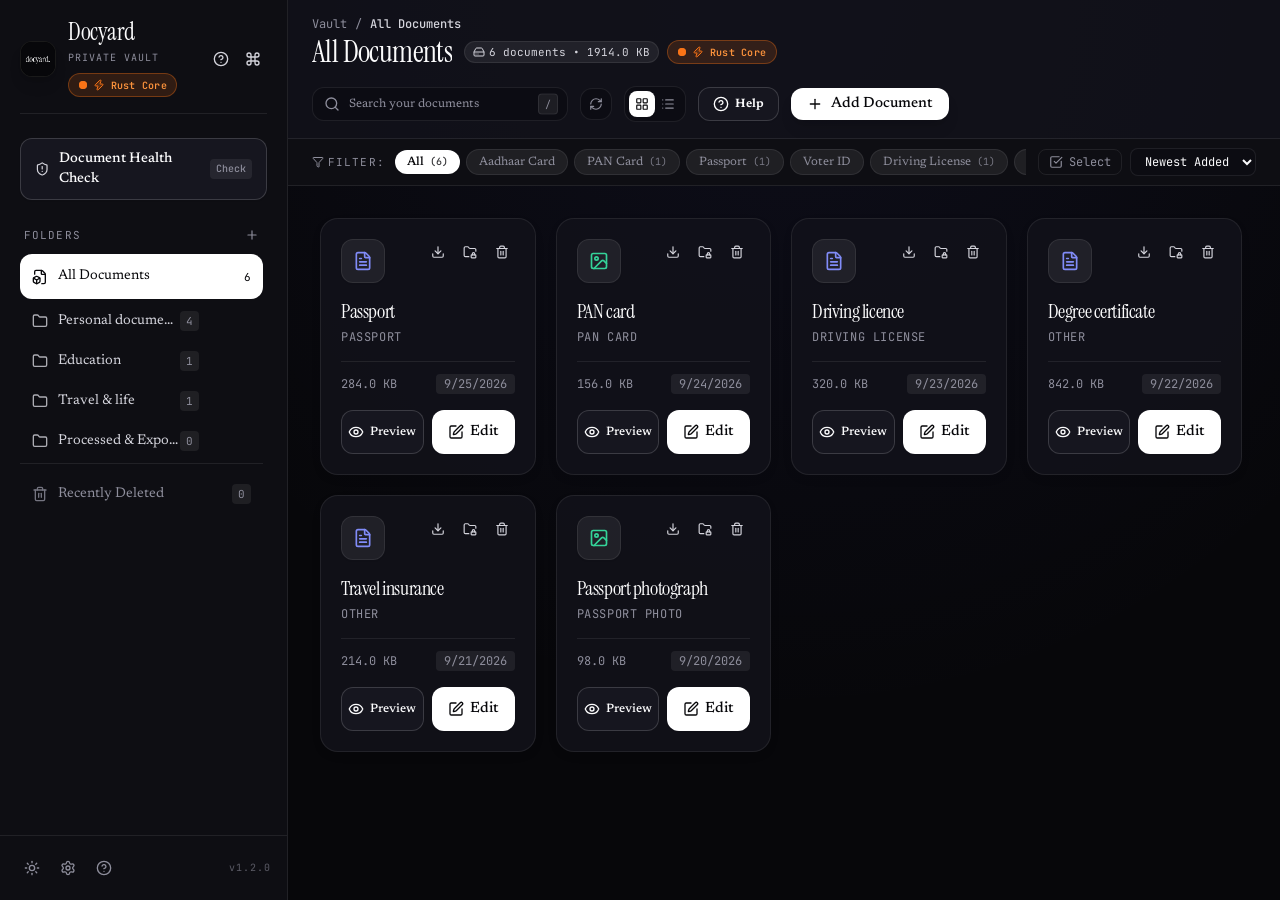
==== demo/index.html @ c01f8063 "Publish further" ====
<!doctype html>
<html lang="en" class="dark">
<head>
  <meta charset="utf-8">
  <meta name="viewport" content="width=device-width, initial-scale=1, viewport-fit=cover">
  <meta name="robots" content="noindex">
  <meta http-equiv="Content-Security-Policy" content="default-src 'self'; script-src 'self'; style-src 'self' 'unsafe-inline'; img-src 'self' data: blob:; font-src 'self'; connect-src 'none'; object-src 'none'; base-uri 'none'">
  <title>Docyard — interactive sample vault</title>
  <script type="module" crossorigin src="./assets/index-0wh43I0H.js"></script>
  <link rel="modulepreload" crossorigin href="./assets/audio-LJOYSbzw.js">
  <link rel="stylesheet" crossorigin href="./assets/index-ENf1wJk2.css">
</head>
<body><div id="root"></div></body>
</html>
---- demo/assets/index-ENf1wJk2.css ----
@font-face{font-family:Instrument Serif;font-style:normal;font-weight:400;font-display:swap;src:url(./instrumentserif-regular-DnYpCC2O.woff2)format("woff2")}@font-face{font-family:Instrument Serif;font-style:italic;font-weight:400;font-display:swap;src:url(./instrumentserif-italic-DKMiL14s.woff2)format("woff2")}@font-face{font-family:JetBrains Mono;font-style:normal;font-weight:100 800;font-display:swap;src:url(./jetbrainsmono-variable-B9CIFXIH.woff2)format("woff2")}@font-face{font-family:JetBrains Mono;font-style:italic;font-weight:100 800;font-display:swap;src:url(./jetbrainsmono-italic-B9rkokqX.woff2)format("woff2")}@font-face{font-family:Newsreader;font-style:normal;font-weight:200 800;font-display:swap;src:url(./newsreader-normal-variable-s-izfB6B.woff2)format("woff2")}@font-face{font-family:Newsreader;font-style:italic;font-weight:200 800;font-display:swap;src:url(./newsreader-italic-variable-kJKFiXvB.woff2)format("woff2")}@font-face{font-family:Plus Jakarta Sans;font-style:normal;font-weight:200 800;font-display:swap;src:url(./plusjakartasans-variable-eXO_dkmS.woff2)format("woff2")}*,:before,:after,::backdrop{--tw-border-spacing-x:0;--tw-border-spacing-y:0;--tw-translate-x:0;--tw-translate-y:0;--tw-rotate:0;--tw-skew-x:0;--tw-skew-y:0;--tw-scale-x:1;--tw-scale-y:1;--tw-pan-x: ;--tw-pan-y: ;--tw-pinch-zoom: ;--tw-scroll-snap-strictness:proximity;--tw-gradient-from-position: ;--tw-gradient-via-position: ;--tw-gradient-to-position: ;--tw-ordinal: ;--tw-slashed-zero: ;--tw-numeric-figure: ;--tw-numeric-spacing: ;--tw-numeric-fraction: ;--tw-ring-inset: ;--tw-ring-offset-width:0px;--tw-ring-offset-color:#fff;--tw-ring-color:#3b82f680;--tw-ring-offset-shadow:0 0 #0000;--tw-ring-shadow:0 0 #0000;--tw-shadow:0 0 #0000;--tw-shadow-colored:0 0 #0000;--tw-blur: ;--tw-brightness: ;--tw-contrast: ;--tw-grayscale: ;--tw-hue-rotate: ;--tw-invert: ;--tw-saturate: ;--tw-sepia: ;--tw-drop-shadow: ;--tw-backdrop-blur: ;--tw-backdrop-brightness: ;--tw-backdrop-contrast: ;--tw-backdrop-grayscale: ;--tw-backdrop-hue-rotate: ;--tw-backdrop-invert: ;--tw-backdrop-opacity: ;--tw-backdrop-saturate: ;--tw-backdrop-sepia: ;--tw-contain-size: ;--tw-contain-layout: ;--tw-contain-paint: ;--tw-contain-style: }*,:before,:after{box-sizing:border-box;border:0 solid #e5e7eb}:before,:after{--tw-content:""}html,:host{-webkit-text-size-adjust:100%;tab-size:4;font-feature-settings:normal;font-variation-settings:normal;-webkit-tap-highlight-color:transparent;font-family:Plus Jakarta Sans,system-ui,-apple-system,sans-serif;line-height:1.5}body{line-height:inherit;margin:0}hr{height:0;color:inherit;border-top-width:1px}abbr:where([title]){-webkit-text-decoration:underline dotted;text-decoration:underline dotted}h1,h2,h3,h4,h5,h6{font-size:inherit;font-weight:inherit}a{color:inherit;-webkit-text-decoration:inherit;text-decoration:inherit}b,strong{font-weight:bolder}code,kbd,samp,pre{font-feature-settings:normal;font-variation-settings:normal;font-family:JetBrains Mono,ui-monospace,SFMono-Regular,Menlo,monospace;font-size:1em}small{font-size:80%}sub,sup{vertical-align:baseline;font-size:75%;line-height:0;position:relative}sub{bottom:-.25em}sup{top:-.5em}table{text-indent:0;border-color:inherit;border-collapse:collapse}button,input,optgroup,select,textarea{font-feature-settings:inherit;font-variation-settings:inherit;font-family:inherit;font-size:100%;font-weight:inherit;line-height:inherit;letter-spacing:inherit;color:inherit;margin:0;padding:0}button,select{text-transform:none}button,input:where([type=button]),input:where([type=reset]),input:where([type=submit]){-webkit-appearance:button;background-color:#0000;background-image:none}:-moz-focusring{outline:auto}:-moz-ui-invalid{box-shadow:none}progress{vertical-align:baseline}::-webkit-inner-spin-button{height:auto}::-webkit-outer-spin-button{height:auto}[type=search]{-webkit-appearance:textfield;outline-offset:-2px}::-webkit-search-decoration{-webkit-appearance:none}::-webkit-file-upload-button{-webkit-appearance:button;font:inherit}summary{display:list-item}blockquote,dl,dd,h1,h2,h3,h4,h5,h6,hr,figure,p,pre{margin:0}fieldset{margin:0;padding:0}legend{padding:0}ol,ul,menu{margin:0;padding:0;list-style:none}dialog{padding:0}textarea{resize:vertical}input::-moz-placeholder{opacity:1;color:#9ca3af}textarea::-moz-placeholder{opacity:1;color:#9ca3af}input::placeholder,textarea::placeholder{opacity:1;color:#9ca3af}button,[role=button]{cursor:pointer}:disabled{cursor:default}img,svg,video,canvas,audio,iframe,embed,object{vertical-align:middle;display:block}img,video{max-width:100%;height:auto}[hidden]:where(:not([hidden=until-found])){display:none}:root,html.dark,:root[data-theme=dark]{--bg-primary:#07070a;--bg-secondary:#0e0e13;--bg-tertiary:#16161f;--bg-card:#12121ad9;--bg-card-hover:#1c1c26f2;--bg-input:#0d0d13e6;--border-subtle:#ffffff14;--border-medium:#ffffff29;--border-strong:#ffffff5c;--text-primary:#fbfbfc;--text-secondary:#d4d4dc;--text-muted:#8e8e9c;--text-faint:#525260;--accent-solid:#fff;--accent-contrast:#07070a;--accent-hover:#e4e4ea;--badge-bg:#ffffff12;--badge-text:#f4f4f7;--glow-color:#ffffff1f;--card-shadow:0 14px 40px -12px #000000bf;--modal-backdrop:#040407d6;--ambient-accent:#6366f112}html.light,:root[data-theme=light]{--bg-primary:#fafaf7;--bg-secondary:#f2f2eb;--bg-tertiary:#e7e7df;--bg-card:#fffffff2;--bg-card-hover:#fff;--bg-input:#f5f5eef2;--border-subtle:#00000014;--border-medium:#00000029;--border-strong:#00000061;--text-primary:#111115;--text-secondary:#3f3f48;--text-muted:#71717e;--text-faint:#a1a1b0;--accent-solid:#111115;--accent-contrast:#fff;--accent-hover:#272730;--badge-bg:#0000000d;--badge-text:#181820;--glow-color:#00000014;--card-shadow:0 12px 36px -12px #00000017;--modal-backdrop:#0f0f1485;--ambient-accent:#6366f10a}:root{--safe-top:env(safe-area-inset-top,0px);--safe-bottom:env(safe-area-inset-bottom,0px);--safe-left:env(safe-area-inset-left,0px);--safe-right:env(safe-area-inset-right,0px)}*{border-color:var(--border-subtle);-webkit-tap-highlight-color:transparent}html,body,#root{width:100%;max-width:100vw;height:100%;min-height:100%;margin:0;padding:0;overflow-x:hidden}:focus-visible{outline:2.5px solid var(--accent-solid);outline-offset:3px;box-shadow:0 0 0 4px #818cf859}.skip-link{z-index:99999;background-color:var(--accent-solid);color:var(--accent-contrast);border-radius:.75rem;padding:.75rem 1.25rem;font-family:JetBrains Mono,monospace;font-size:.8125rem;font-weight:600;text-decoration:none;transition:top .2s cubic-bezier(.16,1,.3,1);position:fixed;top:-120px;left:1rem;box-shadow:0 10px 30px #00000080}.skip-link:focus{top:calc(1rem + var(--safe-top));outline-offset:2px;outline:3px solid #38bdf8}:root[data-contrast=high]{--border-subtle:#fff6!important;--border-medium:#ffffffb3!important;--border-strong:#fff!important;--text-muted:#c5c5d2!important;--text-secondary:#f0f0f5!important;--bg-card:#0a0a0f!important;--bg-input:#000!important}.touch-target-min{min-width:44px;min-height:44px}.safe-pb-nav{padding-bottom:calc(5.75rem + var(--safe-bottom,env(safe-area-inset-bottom,0px)))}.momentum-scroll{-webkit-overflow-scrolling:touch;overscroll-behavior-y:contain;scrollbar-gutter:stable}body{background-color:var(--bg-primary);color:var(--text-primary);font-feature-settings:"cv02", "cv03", "cv04", "cv11";-webkit-font-smoothing:antialiased;-moz-osx-font-smoothing:grayscale;text-rendering:optimizelegibility;touch-action:manipulation;-webkit-overflow-scrolling:touch;font-family:Newsreader,Georgia,serif;transition:background-color .25s,color .25s;overflow-x:hidden}.container{width:100%}@media (width>=640px){.container{max-width:640px}}@media (width>=768px){.container{max-width:768px}}@media (width>=1024px){.container{max-width:1024px}}@media (width>=1280px){.container{max-width:1280px}}@media (width>=1536px){.container{max-width:1536px}}.sr-only{clip:rect(0, 0, 0, 0);white-space:nowrap;border-width:0;width:1px;height:1px;margin:-1px;padding:0;position:absolute;overflow:hidden}.pointer-events-none{pointer-events:none}.pointer-events-auto{pointer-events:auto}.static{position:static}.fixed{position:fixed}.absolute{position:absolute}.relative{position:relative}.sticky{position:sticky}.-inset-2{inset:-.5rem}.inset-0{inset:0}.-top-3{top:-.75rem}.bottom-0{bottom:0}.bottom-\[calc\(5\.25rem\+var\(--safe-bottom\)\)\]{bottom:calc(5.25rem + var(--safe-bottom))}.bottom-\[calc\(5\.5rem\+var\(--safe-bottom\)\)\]{bottom:calc(5.5rem + var(--safe-bottom))}.bottom-full{bottom:100%}.left-0{left:0}.left-1\/2{left:50%}.left-2\.5{left:.625rem}.left-3{left:.75rem}.left-3\.5{left:.875rem}.left-full{left:100%}.right-0{right:0}.right-2{right:.5rem}.right-2\.5{right:.625rem}.right-3{right:.75rem}.right-full{right:100%}.top-0{top:0}.top-1\/2{top:50%}.top-\[58px\]{top:58px}.top-full{top:100%}.z-10{z-index:10}.z-20{z-index:20}.z-30{z-index:30}.z-40{z-index:40}.z-50{z-index:50}.z-\[100\]{z-index:100}.z-\[60\]{z-index:60}.z-\[9997\]{z-index:9997}.order-1{order:1}.order-2{order:2}.order-3{order:3}.-mx-1{margin-left:-.25rem;margin-right:-.25rem}.mx-auto{margin-left:auto;margin-right:auto}.mb-1{margin-bottom:.25rem}.mb-1\.5{margin-bottom:.375rem}.mb-2{margin-bottom:.5rem}.mb-2\.5{margin-bottom:.625rem}.mb-3{margin-bottom:.75rem}.mb-3\.5{margin-bottom:.875rem}.mb-4{margin-bottom:1rem}.mb-5{margin-bottom:1.25rem}.mb-6{margin-bottom:1.5rem}.ml-2{margin-left:.5rem}.ml-3{margin-left:.75rem}.mr-1{margin-right:.25rem}.mr-2{margin-right:.5rem}.mt-0\.5{margin-top:.125rem}.mt-1{margin-top:.25rem}.mt-1\.5{margin-top:.375rem}.mt-2{margin-top:.5rem}.mt-2\.5{margin-top:.625rem}.mt-3{margin-top:.75rem}.mt-auto{margin-top:auto}.line-clamp-1{-webkit-line-clamp:1;-webkit-box-orient:vertical;display:-webkit-box;overflow:hidden}.block{display:block}.inline{display:inline}.flex{display:flex}.inline-flex{display:inline-flex}.table{display:table}.grid{display:grid}.contents{display:contents}.hidden{display:none}.h-0\.5{height:.125rem}.h-1{height:.25rem}.h-1\.5{height:.375rem}.h-10{height:2.5rem}.h-11{height:2.75rem}.h-12{height:3rem}.h-14{height:3.5rem}.h-16{height:4rem}.h-2{height:.5rem}.h-2\.5{height:.625rem}.h-20{height:5rem}.h-24{height:6rem}.h-28{height:7rem}.h-3{height:.75rem}.h-3\.5{height:.875rem}.h-32{height:8rem}.h-4{height:1rem}.h-5{height:1.25rem}.h-6{height:1.5rem}.h-64{height:16rem}.h-8{height:2rem}.h-9{height:2.25rem}.h-full{height:100%}.h-screen{height:100vh}.max-h-56{max-height:14rem}.max-h-96{max-height:24rem}.max-h-\[100dvh\]{max-height:100dvh}.max-h-\[380px\]{max-height:380px}.max-h-\[480px\]{max-height:480px}.max-h-\[50vh\]{max-height:50vh}.max-h-\[520px\]{max-height:520px}.max-h-\[60vh\]{max-height:60vh}.max-h-\[85vh\]{max-height:85vh}.max-h-\[90vh\]{max-height:90vh}.max-h-\[calc\(100vh-320px\)\]{max-height:calc(100vh - 320px)}.min-h-\[100dvh\]{min-height:100dvh}.min-h-\[360px\]{min-height:360px}.min-h-\[380px\]{min-height:380px}.min-h-\[60vh\]{min-height:60vh}.min-h-screen{min-height:100vh}.w-1\.5{width:.375rem}.w-10{width:2.5rem}.w-11{width:2.75rem}.w-12{width:3rem}.w-14{width:3.5rem}.w-16{width:4rem}.w-2{width:.5rem}.w-2\.5{width:.625rem}.w-20{width:5rem}.w-24{width:6rem}.w-28{width:7rem}.w-3{width:.75rem}.w-3\.5{width:.875rem}.w-32{width:8rem}.w-4{width:1rem}.w-5{width:1.25rem}.w-6{width:1.5rem}.w-72{width:18rem}.w-8{width:2rem}.w-9{width:2.25rem}.w-\[calc\(100\%-2rem\)\]{width:calc(100% - 2rem)}.w-full{width:100%}.w-px{width:1px}.min-w-0{min-width:0}.max-w-2xl{max-width:42rem}.max-w-4xl{max-width:56rem}.max-w-7xl{max-width:80rem}.max-w-\[120px\]{max-width:120px}.max-w-\[140px\]{max-width:140px}.max-w-\[280px\]{max-width:280px}.max-w-\[80vw\]{max-width:80vw}.max-w-\[90px\]{max-width:90px}.max-w-\[95vw\]{max-width:95vw}.max-w-full{max-width:100%}.max-w-lg{max-width:32rem}.max-w-md{max-width:28rem}.max-w-sm{max-width:24rem}.max-w-xl{max-width:36rem}.max-w-xs{max-width:20rem}.flex-1{flex:1}.shrink{flex-shrink:1}.shrink-0{flex-shrink:0}.border-collapse{border-collapse:collapse}.-translate-x-1\/2{--tw-translate-x:-50%;transform:translate(var(--tw-translate-x), var(--tw-translate-y)) rotate(var(--tw-rotate)) skewX(var(--tw-skew-x)) skewY(var(--tw-skew-y)) scaleX(var(--tw-scale-x)) scaleY(var(--tw-scale-y))}.-translate-y-1\/2{--tw-translate-y:-50%;transform:translate(var(--tw-translate-x), var(--tw-translate-y)) rotate(var(--tw-rotate)) skewX(var(--tw-skew-x)) skewY(var(--tw-skew-y)) scaleX(var(--tw-scale-x)) scaleY(var(--tw-scale-y))}.translate-x-0{--tw-translate-x:0px;transform:translate(var(--tw-translate-x), var(--tw-translate-y)) rotate(var(--tw-rotate)) skewX(var(--tw-skew-x)) skewY(var(--tw-skew-y)) scaleX(var(--tw-scale-x)) scaleY(var(--tw-scale-y))}.translate-x-6{--tw-translate-x:1.5rem;transform:translate(var(--tw-translate-x), var(--tw-translate-y)) rotate(var(--tw-rotate)) skewX(var(--tw-skew-x)) skewY(var(--tw-skew-y)) scaleX(var(--tw-scale-x)) scaleY(var(--tw-scale-y))}.scale-110{--tw-scale-x:1.1;--tw-scale-y:1.1;transform:translate(var(--tw-translate-x), var(--tw-translate-y)) rotate(var(--tw-rotate)) skewX(var(--tw-skew-x)) skewY(var(--tw-skew-y)) scaleX(var(--tw-scale-x)) scaleY(var(--tw-scale-y))}.transform{transform:translate(var(--tw-translate-x), var(--tw-translate-y)) rotate(var(--tw-rotate)) skewX(var(--tw-skew-x)) skewY(var(--tw-skew-y)) scaleX(var(--tw-scale-x)) scaleY(var(--tw-scale-y))}@keyframes ping{75%,to{opacity:0;transform:scale(2)}}.animate-ping{animation:1s cubic-bezier(0,0,.2,1) infinite ping}@keyframes pulse{50%{opacity:.5}}.animate-pulse{animation:2s cubic-bezier(.4,0,.6,1) infinite pulse}@keyframes spin{to{transform:rotate(360deg)}}.animate-spin{animation:1s linear infinite spin}.cursor-default{cursor:default}.cursor-not-allowed{cursor:not-allowed}.cursor-pointer{cursor:pointer}.select-none{-webkit-user-select:none;user-select:none}.select-text{-webkit-user-select:text;user-select:text}.resize{resize:both}.grid-cols-1{grid-template-columns:repeat(1,minmax(0,1fr))}.grid-cols-2{grid-template-columns:repeat(2,minmax(0,1fr))}.grid-cols-3{grid-template-columns:repeat(3,minmax(0,1fr))}.flex-col{flex-direction:column}.flex-wrap{flex-wrap:wrap}.items-start{align-items:flex-start}.items-end{align-items:flex-end}.items-center{align-items:center}.items-stretch{align-items:stretch}.justify-end{justify-content:flex-end}.justify-center{justify-content:center}.justify-between{justify-content:space-between}.justify-around{justify-content:space-around}.gap-0\.5{gap:.125rem}.gap-1{gap:.25rem}.gap-1\.5{gap:.375rem}.gap-2{gap:.5rem}.gap-2\.5{gap:.625rem}.gap-3{gap:.75rem}.gap-3\.5{gap:.875rem}.gap-4{gap:1rem}.gap-5{gap:1.25rem}.gap-6{gap:1.5rem}.gap-8{gap:2rem}.space-y-1>:not([hidden])~:not([hidden]){--tw-space-y-reverse:0;margin-top:calc(.25rem * calc(1 - var(--tw-space-y-reverse)));margin-bottom:calc(.25rem * var(--tw-space-y-reverse))}.space-y-1\.5>:not([hidden])~:not([hidden]){--tw-space-y-reverse:0;margin-top:calc(.375rem * calc(1 - var(--tw-space-y-reverse)));margin-bottom:calc(.375rem * var(--tw-space-y-reverse))}.space-y-2>:not([hidden])~:not([hidden]){--tw-space-y-reverse:0;margin-top:calc(.5rem * calc(1 - var(--tw-space-y-reverse)));margin-bottom:calc(.5rem * var(--tw-space-y-reverse))}.space-y-2\.5>:not([hidden])~:not([hidden]){--tw-space-y-reverse:0;margin-top:calc(.625rem * calc(1 - var(--tw-space-y-reverse)));margin-bottom:calc(.625rem * var(--tw-space-y-reverse))}.space-y-3>:not([hidden])~:not([hidden]){--tw-space-y-reverse:0;margin-top:calc(.75rem * calc(1 - var(--tw-space-y-reverse)));margin-bottom:calc(.75rem * var(--tw-space-y-reverse))}.space-y-3\.5>:not([hidden])~:not([hidden]){--tw-space-y-reverse:0;margin-top:calc(.875rem * calc(1 - var(--tw-space-y-reverse)));margin-bottom:calc(.875rem * var(--tw-space-y-reverse))}.space-y-4>:not([hidden])~:not([hidden]){--tw-space-y-reverse:0;margin-top:calc(1rem * calc(1 - var(--tw-space-y-reverse)));margin-bottom:calc(1rem * var(--tw-space-y-reverse))}.space-y-5>:not([hidden])~:not([hidden]){--tw-space-y-reverse:0;margin-top:calc(1.25rem * calc(1 - var(--tw-space-y-reverse)));margin-bottom:calc(1.25rem * var(--tw-space-y-reverse))}.space-y-6>:not([hidden])~:not([hidden]){--tw-space-y-reverse:0;margin-top:calc(1.5rem * calc(1 - var(--tw-space-y-reverse)));margin-bottom:calc(1.5rem * var(--tw-space-y-reverse))}.divide-y>:not([hidden])~:not([hidden]){--tw-divide-y-reverse:0;border-top-width:calc(1px * calc(1 - var(--tw-divide-y-reverse)));border-bottom-width:calc(1px * var(--tw-divide-y-reverse))}.divide-\[var\(--border-subtle\)\]>:not([hidden])~:not([hidden]){border-color:var(--border-subtle)}.self-end{align-self:flex-end}.overflow-hidden{overflow:hidden}.overflow-x-auto{overflow-x:auto}.overflow-y-auto{overflow-y:auto}.truncate{text-overflow:ellipsis;white-space:nowrap;overflow:hidden}.whitespace-normal{white-space:normal}.whitespace-nowrap{white-space:nowrap}.whitespace-pre-wrap{white-space:pre-wrap}.rounded{border-radius:.25rem}.rounded-2xl{border-radius:1rem}.rounded-3xl{border-radius:1.5rem}.rounded-full{border-radius:9999px}.rounded-lg{border-radius:.5rem}.rounded-md{border-radius:.375rem}.rounded-xl{border-radius:.75rem}.rounded-t-3xl{border-top-left-radius:1.5rem;border-top-right-radius:1.5rem}.border{border-width:1px}.border-2{border-width:2px}.border-4{border-width:4px}.border-b{border-bottom-width:1px}.border-r{border-right-width:1px}.border-t{border-top-width:1px}.border-dashed{border-style:dashed}.border-\[var\(--accent-contrast\)\]{border-color:var(--accent-contrast)}.border-\[var\(--accent-solid\)\]{border-color:var(--accent-solid)}.border-\[var\(--bg-primary\)\]{border-color:var(--bg-primary)}.border-\[var\(--border-medium\)\]{border-color:var(--border-medium)}.border-\[var\(--border-strong\)\]{border-color:var(--border-strong)}.border-\[var\(--border-subtle\)\]{border-color:var(--border-subtle)}.border-amber-400{--tw-border-opacity:1;border-color:rgb(251 191 36/var(--tw-border-opacity,1))}.border-amber-400\/30{border-color:#fbbf244d}.border-amber-500\/20{border-color:#f59e0b33}.border-amber-500\/25{border-color:#f59e0b40}.border-blue-500\/20{border-color:#3b82f633}.border-emerald-500\/20{border-color:#10b98133}.border-indigo-400\/90{border-color:#818cf8e6}.border-indigo-500\/20{border-color:#6366f133}.border-red-500\/20{border-color:#ef444433}.border-rose-500\/20{border-color:#f43f5e33}.border-rose-500\/30{border-color:#f43f5e4d}.border-transparent{border-color:#0000}.border-white\/10{border-color:#ffffff1a}.border-t-transparent{border-top-color:#0000}.bg-\[var\(--accent-contrast\)\]{background-color:var(--accent-contrast)}.bg-\[var\(--accent-solid\)\]{background-color:var(--accent-solid)}.bg-\[var\(--badge-bg\)\]{background-color:var(--badge-bg)}.bg-\[var\(--bg-card\)\]{background-color:var(--bg-card)}.bg-\[var\(--bg-input\)\]{background-color:var(--bg-input)}.bg-\[var\(--bg-primary\)\]{background-color:var(--bg-primary)}.bg-\[var\(--bg-secondary\)\]{background-color:var(--bg-secondary)}.bg-\[var\(--border-medium\)\]{background-color:var(--border-medium)}.bg-\[var\(--border-strong\)\]{background-color:var(--border-strong)}.bg-\[var\(--modal-backdrop\)\]{background-color:var(--modal-backdrop)}.bg-\[var\(--text-muted\)\]{background-color:var(--text-muted)}.bg-amber-500\/10{background-color:#f59e0b1a}.bg-amber-500\/5{background-color:#f59e0b0d}.bg-black{--tw-bg-opacity:1;background-color:rgb(0 0 0/var(--tw-bg-opacity,1))}.bg-black\/75{background-color:#000000bf}.bg-black\/80{background-color:#000c}.bg-blue-500\/10{background-color:#3b82f61a}.bg-emerald-400{--tw-bg-opacity:1;background-color:rgb(52 211 153/var(--tw-bg-opacity,1))}.bg-emerald-500{--tw-bg-opacity:1;background-color:rgb(16 185 129/var(--tw-bg-opacity,1))}.bg-emerald-500\/10{background-color:#10b9811a}.bg-emerald-500\/5{background-color:#10b9810d}.bg-emerald-500\/70{background-color:#10b981b3}.bg-indigo-400{--tw-bg-opacity:1;background-color:rgb(129 140 248/var(--tw-bg-opacity,1))}.bg-indigo-500{--tw-bg-opacity:1;background-color:rgb(99 102 241/var(--tw-bg-opacity,1))}.bg-indigo-500\/10{background-color:#6366f11a}.bg-orange-400{--tw-bg-opacity:1;background-color:rgb(251 146 60/var(--tw-bg-opacity,1))}.bg-orange-500{--tw-bg-opacity:1;background-color:rgb(249 115 22/var(--tw-bg-opacity,1))}.bg-red-500\/10{background-color:#ef44441a}.bg-rose-500\/10{background-color:#f43f5e1a}.bg-rose-500\/15{background-color:#f43f5e26}.bg-rose-500\/20{background-color:#f43f5e33}.bg-rose-500\/5{background-color:#f43f5e0d}.bg-transparent{background-color:#0000}.bg-zinc-500\/10{background-color:#71717a1a}.fill-orange-500\/20{fill:#f9731633}.stroke-current{stroke:currentColor}.stroke-\[2\.5\]{stroke-width:2.5px}.object-contain{-o-object-fit:contain;object-fit:contain}.object-cover{-o-object-fit:cover;object-fit:cover}.p-0{padding:0}.p-0\.5{padding:.125rem}.p-1{padding:.25rem}.p-1\.5{padding:.375rem}.p-2{padding:.5rem}.p-2\.5{padding:.625rem}.p-3{padding:.75rem}.p-3\.5{padding:.875rem}.p-4{padding:1rem}.p-5{padding:1.25rem}.p-6{padding:1.5rem}.p-8{padding:2rem}.px-1{padding-left:.25rem;padding-right:.25rem}.px-1\.5{padding-left:.375rem;padding-right:.375rem}.px-2{padding-left:.5rem;padding-right:.5rem}.px-2\.5{padding-left:.625rem;padding-right:.625rem}.px-3{padding-left:.75rem;padding-right:.75rem}.px-3\.5{padding-left:.875rem;padding-right:.875rem}.px-4{padding-left:1rem;padding-right:1rem}.px-5{padding-left:1.25rem;padding-right:1.25rem}.py-0\.5{padding-top:.125rem;padding-bottom:.125rem}.py-1{padding-top:.25rem;padding-bottom:.25rem}.py-1\.5{padding-top:.375rem;padding-bottom:.375rem}.py-12{padding-top:3rem;padding-bottom:3rem}.py-16{padding-top:4rem;padding-bottom:4rem}.py-2{padding-top:.5rem;padding-bottom:.5rem}.py-2\.5{padding-top:.625rem;padding-bottom:.625rem}.py-3{padding-top:.75rem;padding-bottom:.75rem}.py-3\.5{padding-top:.875rem;padding-bottom:.875rem}.py-4{padding-top:1rem;padding-bottom:1rem}.py-6{padding-top:1.5rem;padding-bottom:1.5rem}.py-8{padding-top:2rem;padding-bottom:2rem}.pb-1{padding-bottom:.25rem}.pb-2{padding-bottom:.5rem}.pb-2\.5{padding-bottom:.625rem}.pb-3{padding-bottom:.75rem}.pb-4{padding-bottom:1rem}.pb-\[calc\(0\.5rem\+var\(--safe-bottom\)\)\]{padding-bottom:calc(.5rem + var(--safe-bottom))}.pb-\[calc\(0\.65rem\+var\(--safe-bottom\)\)\]{padding-bottom:calc(.65rem + var(--safe-bottom))}.pb-\[calc\(1\.5rem\+var\(--safe-bottom\)\)\]{padding-bottom:calc(1.5rem + var(--safe-bottom))}.pb-\[calc\(1rem\+var\(--safe-bottom\)\)\]{padding-bottom:calc(1rem + var(--safe-bottom))}.pl-10{padding-left:2.5rem}.pl-7{padding-left:1.75rem}.pl-8{padding-left:2rem}.pl-9{padding-left:2.25rem}.pr-1{padding-right:.25rem}.pr-3{padding-right:.75rem}.pr-4{padding-right:1rem}.pr-6{padding-right:1.5rem}.pt-1{padding-top:.25rem}.pt-2{padding-top:.5rem}.pt-20{padding-top:5rem}.pt-3{padding-top:.75rem}.pt-4{padding-top:1rem}.text-left{text-align:left}.text-center{text-align:center}.text-right{text-align:right}.font-display{font-family:Instrument Serif,Georgia,serif}.font-mono{font-family:JetBrains Mono,ui-monospace,SFMono-Regular,Menlo,monospace}.font-primary{font-family:Newsreader,Georgia,serif}.font-secondary{font-family:Instrument Serif,Georgia,serif}.text-2xl{font-size:1.5rem;line-height:2rem}.text-3xl{font-size:1.875rem;line-height:2.25rem}.text-4xl{font-size:2.25rem;line-height:2.5rem}.text-\[10px\]{font-size:10px}.text-\[11px\]{font-size:11px}.text-\[9px\]{font-size:9px}.text-base{font-size:1rem;line-height:1.5rem}.text-lg{font-size:1.125rem;line-height:1.75rem}.text-sm{font-size:.875rem;line-height:1.25rem}.text-xl{font-size:1.25rem;line-height:1.75rem}.text-xs{font-size:.75rem;line-height:1rem}.font-bold{font-weight:700}.font-medium{font-weight:500}.font-normal{font-weight:400}.font-semibold{font-weight:600}.uppercase{text-transform:uppercase}.italic{font-style:italic}.leading-none{line-height:1}.leading-relaxed{line-height:1.625}.leading-snug{line-height:1.375}.leading-tight{line-height:1.25}.tracking-tight{letter-spacing:-.025em}.tracking-wide{letter-spacing:.025em}.tracking-wider{letter-spacing:.05em}.tracking-widest{letter-spacing:.1em}.text-\[var\(--accent-contrast\)\]{color:var(--accent-contrast)}.text-\[var\(--accent-solid\)\]{color:var(--accent-solid)}.text-\[var\(--border-medium\)\]{color:var(--border-medium)}.text-\[var\(--text-muted\)\]{color:var(--text-muted)}.text-\[var\(--text-primary\)\]{color:var(--text-primary)}.text-\[var\(--text-secondary\)\]{color:var(--text-secondary)}.text-amber-300{--tw-text-opacity:1;color:rgb(252 211 77/var(--tw-text-opacity,1))}.text-amber-400{--tw-text-opacity:1;color:rgb(251 191 36/var(--tw-text-opacity,1))}.text-blue-400{--tw-text-opacity:1;color:rgb(96 165 250/var(--tw-text-opacity,1))}.text-emerald-400{--tw-text-opacity:1;color:rgb(52 211 153/var(--tw-text-opacity,1))}.text-emerald-500{--tw-text-opacity:1;color:rgb(16 185 129/var(--tw-text-opacity,1))}.text-indigo-400{--tw-text-opacity:1;color:rgb(129 140 248/var(--tw-text-opacity,1))}.text-orange-500{--tw-text-opacity:1;color:rgb(249 115 22/var(--tw-text-opacity,1))}.text-red-300{--tw-text-opacity:1;color:rgb(252 165 165/var(--tw-text-opacity,1))}.text-red-400{--tw-text-opacity:1;color:rgb(248 113 113/var(--tw-text-opacity,1))}.text-rose-300{--tw-text-opacity:1;color:rgb(253 164 175/var(--tw-text-opacity,1))}.text-rose-400{--tw-text-opacity:1;color:rgb(251 113 133/var(--tw-text-opacity,1))}.text-sky-400{--tw-text-opacity:1;color:rgb(56 189 248/var(--tw-text-opacity,1))}.text-white{--tw-text-opacity:1;color:rgb(255 255 255/var(--tw-text-opacity,1))}.underline{text-decoration-line:underline}.antialiased{-webkit-font-smoothing:antialiased;-moz-osx-font-smoothing:grayscale}.placeholder-\[var\(--text-muted\)\]::placeholder{color:var(--text-muted)}.accent-\[var\(--accent-solid\)\]{accent-color:var(--accent-solid)}.opacity-0{opacity:0}.opacity-20{opacity:.2}.opacity-30{opacity:.3}.opacity-40{opacity:.4}.opacity-50{opacity:.5}.opacity-60{opacity:.6}.opacity-75{opacity:.75}.opacity-80{opacity:.8}.shadow-2xl{--tw-shadow:0 25px 50px -12px #00000040;--tw-shadow-colored:0 25px 50px -12px var(--tw-shadow-color);box-shadow:var(--tw-ring-offset-shadow,0 0 #0000), var(--tw-ring-shadow,0 0 #0000), var(--tw-shadow)}.shadow-\[0_0_12px_var\(--accent-solid\)\]{--tw-shadow:0 0 12px var(--accent-solid);--tw-shadow-colored:0 0 12px var(--tw-shadow-color);box-shadow:var(--tw-ring-offset-shadow,0 0 #0000), var(--tw-ring-shadow,0 0 #0000), var(--tw-shadow)}.shadow-\[0_0_25px_rgba\(99\,102\,241\,0\.65\)\]{--tw-shadow:0 0 25px #6366f1a6;--tw-shadow-colored:0 0 25px var(--tw-shadow-color);box-shadow:var(--tw-ring-offset-shadow,0 0 #0000), var(--tw-ring-shadow,0 0 #0000), var(--tw-shadow)}.shadow-inner{--tw-shadow:inset 0 2px 4px 0 #0000000d;--tw-shadow-colored:inset 0 2px 4px 0 var(--tw-shadow-color);box-shadow:var(--tw-ring-offset-shadow,0 0 #0000), var(--tw-ring-shadow,0 0 #0000), var(--tw-shadow)}.shadow-lg{--tw-shadow:0 10px 15px -3px #0000001a, 0 4px 6px -4px #0000001a;--tw-shadow-colored:0 10px 15px -3px var(--tw-shadow-color), 0 4px 6px -4px var(--tw-shadow-color);box-shadow:var(--tw-ring-offset-shadow,0 0 #0000), var(--tw-ring-shadow,0 0 #0000), var(--tw-shadow)}.shadow-md{--tw-shadow:0 4px 6px -1px #0000001a, 0 2px 4px -2px #0000001a;--tw-shadow-colored:0 4px 6px -1px var(--tw-shadow-color), 0 2px 4px -2px var(--tw-shadow-color);box-shadow:var(--tw-ring-offset-shadow,0 0 #0000), var(--tw-ring-shadow,0 0 #0000), var(--tw-shadow)}.shadow-sm{--tw-shadow:0 1px 2px 0 #0000000d;--tw-shadow-colored:0 1px 2px 0 var(--tw-shadow-color);box-shadow:var(--tw-ring-offset-shadow,0 0 #0000), var(--tw-ring-shadow,0 0 #0000), var(--tw-shadow)}.shadow-xl{--tw-shadow:0 20px 25px -5px #0000001a, 0 8px 10px -6px #0000001a;--tw-shadow-colored:0 20px 25px -5px var(--tw-shadow-color), 0 8px 10px -6px var(--tw-shadow-color);box-shadow:var(--tw-ring-offset-shadow,0 0 #0000), var(--tw-ring-shadow,0 0 #0000), var(--tw-shadow)}.ring-1{--tw-ring-offset-shadow:var(--tw-ring-inset) 0 0 0 var(--tw-ring-offset-width) var(--tw-ring-offset-color);--tw-ring-shadow:var(--tw-ring-inset) 0 0 0 calc(1px + var(--tw-ring-offset-width)) var(--tw-ring-color);box-shadow:var(--tw-ring-offset-shadow), var(--tw-ring-shadow), var(--tw-shadow,0 0 #0000)}.ring-2{--tw-ring-offset-shadow:var(--tw-ring-inset) 0 0 0 var(--tw-ring-offset-width) var(--tw-ring-offset-color);--tw-ring-shadow:var(--tw-ring-inset) 0 0 0 calc(2px + var(--tw-ring-offset-width)) var(--tw-ring-color);box-shadow:var(--tw-ring-offset-shadow), var(--tw-ring-shadow), var(--tw-shadow,0 0 #0000)}.ring-4{--tw-ring-offset-shadow:var(--tw-ring-inset) 0 0 0 var(--tw-ring-offset-width) var(--tw-ring-offset-color);--tw-ring-shadow:var(--tw-ring-inset) 0 0 0 calc(4px + var(--tw-ring-offset-width)) var(--tw-ring-color);box-shadow:var(--tw-ring-offset-shadow), var(--tw-ring-shadow), var(--tw-shadow,0 0 #0000)}.ring-\[var\(--accent-solid\)\]{--tw-ring-color:var(--accent-solid)}.ring-indigo-500\/20{--tw-ring-color:#6366f133}.blur{--tw-blur:blur(8px);filter:var(--tw-blur) var(--tw-brightness) var(--tw-contrast) var(--tw-grayscale) var(--tw-hue-rotate) var(--tw-invert) var(--tw-saturate) var(--tw-sepia) var(--tw-drop-shadow)}.blur-xl{--tw-blur:blur(24px);filter:var(--tw-blur) var(--tw-brightness) var(--tw-contrast) var(--tw-grayscale) var(--tw-hue-rotate) var(--tw-invert) var(--tw-saturate) var(--tw-sepia) var(--tw-drop-shadow)}.filter{filter:var(--tw-blur) var(--tw-brightness) var(--tw-contrast) var(--tw-grayscale) var(--tw-hue-rotate) var(--tw-invert) var(--tw-saturate) var(--tw-sepia) var(--tw-drop-shadow)}.transition{transition-property:color,background-color,border-color,text-decoration-color,fill,stroke,opacity,box-shadow,transform,filter,-webkit-backdrop-filter,backdrop-filter;transition-duration:.15s;transition-timing-function:cubic-bezier(.4,0,.2,1)}.transition-all{transition-property:all;transition-duration:.15s;transition-timing-function:cubic-bezier(.4,0,.2,1)}.transition-colors{transition-property:color,background-color,border-color,text-decoration-color,fill,stroke;transition-duration:.15s;transition-timing-function:cubic-bezier(.4,0,.2,1)}.transition-opacity{transition-property:opacity;transition-duration:.15s;transition-timing-function:cubic-bezier(.4,0,.2,1)}.transition-transform{transition-property:transform;transition-duration:.15s;transition-timing-function:cubic-bezier(.4,0,.2,1)}.duration-200{transition-duration:.2s}.duration-300{transition-duration:.3s}html[data-font-scale=compact]{font-size:14px}html[data-font-scale=comfortable]{font-size:16px}html[data-font-scale=spacious]{font-size:18px}.font-display,.font-secondary{letter-spacing:-.02em;font-family:Instrument Serif,Georgia,serif;font-weight:400}.font-primary,.font-serif{font-family:Newsreader,Georgia,serif}.font-mono{font-feature-settings:"tnum" 1, "zero" 1;font-family:JetBrains Mono,ui-monospace,SFMono-Regular,Menlo,monospace}.font-sans{font-family:Plus Jakarta Sans,system-ui,-apple-system,sans-serif}.glass-panel{background:var(--bg-card);border:1px solid var(--border-subtle)}.glass-panel-hover{transition:background-color .25s cubic-bezier(.16,1,.3,1)}.glass-panel-hover:hover{background:var(--bg-card-hover);border-color:var(--border-medium);box-shadow:0 16px 36px -10px var(--glow-color)}.ambient-glow{background:radial-gradient(circle at 50% 0%, var(--ambient-accent) 0%, transparent 70%)}.btn-accent{background-color:var(--accent-solid);color:var(--accent-contrast);justify-content:center;align-items:center;font-family:Newsreader,Georgia,serif;font-size:.925rem;font-weight:500;transition:background-color .15s,opacity .15s,box-shadow .15s,transform .1s;display:inline-flex}.btn-accent:hover{opacity:.93;box-shadow:0 4px 18px -3px var(--glow-color)}.btn-accent:active{transform:scale(.98)}.btn-secondary{background-color:var(--bg-tertiary);color:var(--text-primary);border:1px solid var(--border-medium);justify-content:center;align-items:center;font-family:Newsreader,Georgia,serif;transition:background-color .15s,border-color .15s,color .15s,transform .1s;display:inline-flex}.btn-secondary:hover{border-color:var(--border-strong);background-color:var(--bg-card-hover);color:var(--text-primary)}.btn-secondary:active{transform:scale(.98)}.btn-ghost{color:var(--text-secondary);justify-content:center;align-items:center;transition:color .15s,background-color .15s;display:inline-flex}.btn-ghost:hover{color:var(--text-primary);background-color:var(--badge-bg)}.btn-danger{color:#ef4444;background-color:#ef44441f;border:1px solid #ef444440;justify-content:center;align-items:center;font-family:Newsreader,Georgia,serif;transition:background-color .15s,border-color .15s,transform .1s;display:inline-flex}.btn-danger:hover{background-color:#ef444438;border-color:#ef444473}.btn-danger:active{transform:scale(.98)}.modal-backdrop-base{opacity:0;transition:opacity .18s ease-out}.modal-backdrop-base.is-visible{opacity:1}.modal-dialog-base{opacity:0;transition:opacity .18s ease-out,transform .18s ease-out;transform:translateY(12px)scale(.98)}@media (width<=639px){.modal-dialog-base{transform:translateY(28px)}}.modal-dialog-base.is-visible{opacity:1;transform:translateY(0)scale(1)}.modal-backdrop-enter{opacity:1;transition:opacity .18s ease-out}.modal-backdrop-exit{opacity:0;transition:opacity .16s ease-in}.modal-content-enter{opacity:1;transition:opacity .2s cubic-bezier(.16,1,.3,1),transform .2s cubic-bezier(.16,1,.3,1);transform:translate(0,0)scale(1)}.modal-content-exit{opacity:0;transition:opacity .16s ease-in,transform .16s ease-in;transform:translateY(10px)scale(.97)}.vault-card{background-color:var(--bg-card);border:1px solid var(--border-subtle);box-shadow:var(--card-shadow);backface-visibility:hidden;border-radius:1.125rem;transition:transform .2s cubic-bezier(.16,1,.3,1),border-color .2s,box-shadow .2s,background-color .2s;position:relative}.vault-card:hover{border-color:var(--border-medium);box-shadow:0 16px 36px -10px var(--glow-color);transform:translateY(-2px)}.dropzone-active{transform:scale(1.008);border-color:var(--accent-solid)!important;background:var(--glow-color)!important}@keyframes pulseGlow{0%,to{box-shadow:0 0 25px 0 var(--glow-color)}50%{box-shadow:0 0 50px 8px var(--glow-color)}}.dropzone-pulsate{animation:2s ease-in-out infinite pulseGlow}::-webkit-scrollbar{width:6px;height:6px}::-webkit-scrollbar-track{background:0 0}::-webkit-scrollbar-thumb{background:var(--border-medium);border-radius:9999px}::-webkit-scrollbar-thumb:hover{background:var(--border-strong)}@media (prefers-reduced-motion:reduce){*,:before,:after{scroll-behavior:auto!important;transition-duration:.01ms!important;animation-duration:.01ms!important;animation-iteration-count:1!important}}[data-reduced-motion=true] *,[data-reduced-motion=true] :before,[data-reduced-motion=true] :after{scroll-behavior:auto!important;transition-duration:.01ms!important;animation-duration:.01ms!important;animation-iteration-count:1!important}@keyframes shimmer{0%{background-position:-200% 0}to{background-position:200% 0}}.skeleton-shimmer{background:linear-gradient(90deg, var(--bg-tertiary) 25%, var(--border-medium) 37%, var(--bg-tertiary) 63%);background-size:200% 100%;animation:1.6s infinite shimmer}.health-meter-circle{transform-origin:50%;transition:stroke-dashoffset 1.4s cubic-bezier(.16,1,.3,1);transform:rotate(-90deg)}@keyframes sheetSlideUp{0%{opacity:.85;transform:translateY(100%)}to{opacity:1;transform:translateY(0)}}@keyframes drawerSlideLeft{0%{transform:translate(-100%)}to{transform:translate(0)}}@keyframes fadeInOverlay{0%{opacity:0}to{opacity:1}}.animate-sheet-up{animation:.26s cubic-bezier(.16,1,.3,1) forwards sheetSlideUp}.animate-drawer-left{animation:.28s cubic-bezier(.16,1,.3,1) forwards drawerSlideLeft}.animate-fade-in{animation:.2s ease-out forwards fadeInOverlay}.tap-feedback{-webkit-user-select:none;user-select:none;transition:transform .12s cubic-bezier(.16,1,.3,1),opacity .12s}.tap-feedback:active{opacity:.88;transform:scale(.96)}.no-scrollbar::-webkit-scrollbar{display:none}.no-scrollbar{-ms-overflow-style:none;scrollbar-width:none}button,a,input,select,textarea,[role=button],summary{touch-action:manipulation}.interactive-card{transition:transform .18s cubic-bezier(.16,1,.3,1),box-shadow .18s,border-color .18s}.interactive-card:active{transform:scale(.985)translateZ(0)}.badge-engine{letter-spacing:.02em;-webkit-user-select:none;user-select:none;border-radius:9999px;align-items:center;gap:.375rem;padding:.2rem .6rem;font-family:JetBrains Mono,monospace;font-size:.6875rem;font-weight:500;transition:background-color .2s,border-color .2s;display:inline-flex}.badge-engine-rust{color:#ea580c;background:#f973161f;border:1px solid #f9731647}:root[data-theme=dark] .badge-engine-rust,html.dark .badge-engine-rust{color:#fb923c;background:#f9731626;border:1px solid #f9731659}.badge-engine-android{color:#16a34a;background:#22c55e1f;border:1px solid #22c55e47}:root[data-theme=dark] .badge-engine-android,html.dark .badge-engine-android{color:#4ade80;background:#22c55e26;border:1px solid #22c55e59}html{--lightningcss-light: ;--lightningcss-dark:initial;color-scheme:dark}html.light{--lightningcss-light:initial;--lightningcss-dark: ;color-scheme:light}button:disabled{cursor:not-allowed;opacity:.5}button,a,input,select,textarea{-webkit-tap-highlight-color:transparent}.route-loading{min-height:100dvh;color:var(--text-secondary);background:var(--bg-primary);flex-direction:column;justify-content:center;align-items:center;gap:20px;padding:24px;display:flex}.route-loading-mark{border:1px solid var(--border-medium);border-radius:16px;place-items:center;width:56px;height:56px;font:18px JetBrains Mono,monospace;display:grid}.route-loading-track{background:var(--border-medium);width:100px;height:2px;overflow:hidden}.route-loading-track:after{content:"";background:var(--text-primary);width:40%;height:100%;animation:1s ease-in-out infinite alternate loading-track;display:block}@keyframes loading-track{to{transform:translate(150%)}}.dialog-loading{z-index:90;border:1px solid var(--border-medium);background:var(--bg-secondary);border-radius:12px;padding:12px 24px;position:fixed;bottom:100px;left:50%;transform:translate(-50%)}.app-dialog{overscroll-behavior:contain;background:var(--bg-secondary);max-height:min(90dvh,960px);animation:.18s ease-out dialog-enter}@keyframes dialog-enter{0%{opacity:0;transform:translateY(12px)scale(.99)}to{opacity:1;transform:none}}.vault-content{overscroll-behavior-y:contain;scrollbar-gutter:stable}.vault-card{box-shadow:0 4px 18px -12px #00000059}.vault-all-folder{text-align:left;border-radius:12px;align-items:center;gap:10px;width:100%;padding:12px;font-size:14px;display:flex}.vault-all-folder>span:last-child{margin-left:auto;font:11px JetBrains Mono,monospace}.vault-all-folder.is-active{color:var(--accent-contrast);background:var(--accent-solid)}.vault-error{border:1px solid #eaa36955;border-radius:16px;flex-wrap:wrap;justify-content:space-between;align-items:center;gap:12px;margin-bottom:20px;padding:16px;display:flex}.vault-error button,.vault-pagination button{border-radius:12px;padding:10px 20px}.vault-pagination{justify-items:center;gap:14px;padding:28px 0;display:grid}.vault-pagination p{color:var(--text-muted);font:11px JetBrains Mono,monospace}.document-viewport{-webkit-user-select:none;user-select:none;border:1px solid var(--border-subtle);background:var(--bg-secondary);border-radius:14px;justify-content:center;align-items:center;width:100%;height:clamp(280px,55dvh,560px);display:flex;position:relative;overflow:hidden}.document-viewport>img{-o-object-fit:contain;object-fit:contain;pointer-events:none;max-width:94%;max-height:92%;transition:transform .15s ease-out}.document-viewport.is-dragging{cursor:grabbing!important}.document-viewport.is-dragging>img{will-change:transform;transition:none}.document-zoom{background:var(--bg-secondary);border:1px solid var(--border-medium);border-radius:12px;align-items:center;padding:3px;display:flex;position:absolute;bottom:12px;right:12px}.document-zoom button{border-radius:8px;place-items:center;width:42px;height:42px;display:grid}.document-zoom button:hover{background:var(--badge-bg)}.document-zoom output{text-align:center;min-width:48px;font:11px JetBrains Mono,monospace}.document-pan-hint{background:var(--bg-secondary);color:var(--text-muted);border-radius:6px;padding:5px 9px;font-size:12px;position:absolute;top:12px;left:12px}.toast-item{animation:.18s ease-out dialog-enter}.toast-progress{transform-origin:0;animation:toast-countdown var(--toast-duration) linear forwards}@keyframes toast-countdown{to{transform:scaleX(0)}}@media (hover:none){.vault-card:hover{box-shadow:var(--card-shadow);transform:none}.group .opacity-0{opacity:1}}.group:focus-within .opacity-0{opacity:1}@media (width<=767px){button,[role=button]{min-height:44px}button:has(>svg:only-child){justify-content:center;align-items:center;min-width:44px;display:inline-flex}input,select,textarea{font-size:16px!important}#main-content>header{padding:calc(16px + var(--safe-top)) 16px 14px;gap:14px}#main-content>header>div:last-child{gap:8px;width:100%}.vault-search{flex:1;width:auto;min-width:0}.vault-search input{height:44px}#tour-view-toggle{display:none}.vault-table{background:0 0;border:0}.vault-table thead{display:none}.vault-table table,.vault-table tbody{display:block}.vault-table tr{border:1px solid var(--border-subtle);background:var(--bg-card);border-radius:14px;flex-wrap:wrap;align-items:center;gap:4px;margin-bottom:10px;padding:12px;display:flex}.vault-table td{border:0;max-width:100%;padding:6px}.vault-table td:first-child{flex:100%;min-width:0}.vault-table td:nth-child(3),.vault-table td:nth-child(5){display:none}.vault-table td:last-child{margin-left:auto}.vault-table td span{overflow-wrap:anywhere}.app-dialog{max-height:calc(100dvh - max(12px, var(--safe-top)))}}@media (width>=768px) and (width<=1100px){aside.w-72{width:240px}#main-content>header>div:last-child{flex-wrap:wrap}}:root[data-theme=light][data-contrast=high]{--border-subtle:#333;--border-medium:#222;--text-muted:#333;--text-secondary:#222;--bg-card:#fff;--bg-input:#fff}.badge-engine{white-space:nowrap;font-size:10px}.badge-engine.hidden{display:none}@media (width>=640px){.badge-engine.hidden{display:inline-flex}}@media (width<=767px){#main-content>header button[title^=Help]{display:none}#main-content>header>div:first-child{width:100%}#main-content>header h2{font-size:26px}}.selection\:bg-zinc-800 ::selection{--tw-bg-opacity:1;background-color:rgb(39 39 42/var(--tw-bg-opacity,1))}.selection\:text-white ::selection{--tw-text-opacity:1;color:rgb(255 255 255/var(--tw-text-opacity,1))}.selection\:bg-zinc-800::selection{--tw-bg-opacity:1;background-color:rgb(39 39 42/var(--tw-bg-opacity,1))}.selection\:text-white::selection{--tw-text-opacity:1;color:rgb(255 255 255/var(--tw-text-opacity,1))}.hover\:scale-105:hover{--tw-scale-x:1.05;--tw-scale-y:1.05;transform:translate(var(--tw-translate-x), var(--tw-translate-y)) rotate(var(--tw-rotate)) skewX(var(--tw-skew-x)) skewY(var(--tw-skew-y)) scaleX(var(--tw-scale-x)) scaleY(var(--tw-scale-y))}.hover\:border-\[var\(--accent-solid\)\]:hover{border-color:var(--accent-solid)}.hover\:border-\[var\(--border-medium\)\]:hover{border-color:var(--border-medium)}.hover\:border-\[var\(--border-strong\)\]:hover{border-color:var(--border-strong)}.hover\:border-emerald-500\/50:hover{border-color:#10b98180}.hover\:border-rose-500\/30:hover{border-color:#f43f5e4d}.hover\:border-rose-500\/50:hover{border-color:#f43f5e80}.hover\:bg-\[var\(--accent-solid\)\]:hover{background-color:var(--accent-solid)}.hover\:bg-\[var\(--badge-bg\)\]:hover{background-color:var(--badge-bg)}.hover\:bg-\[var\(--bg-input\)\]:hover{background-color:var(--bg-input)}.hover\:bg-\[var\(--text-muted\)\]:hover{background-color:var(--text-muted)}.hover\:bg-rose-500\/5:hover{background-color:#f43f5e0d}.hover\:bg-rose-600:hover{--tw-bg-opacity:1;background-color:rgb(225 29 72/var(--tw-bg-opacity,1))}.hover\:text-\[var\(--accent-contrast\)\]:hover{color:var(--accent-contrast)}.hover\:text-\[var\(--accent-solid\)\]:hover{color:var(--accent-solid)}.hover\:text-\[var\(--text-primary\)\]:hover{color:var(--text-primary)}.hover\:text-emerald-400:hover{--tw-text-opacity:1;color:rgb(52 211 153/var(--tw-text-opacity,1))}.hover\:text-red-400:hover{--tw-text-opacity:1;color:rgb(248 113 113/var(--tw-text-opacity,1))}.hover\:text-rose-300:hover{--tw-text-opacity:1;color:rgb(253 164 175/var(--tw-text-opacity,1))}.hover\:text-rose-400:hover{--tw-text-opacity:1;color:rgb(251 113 133/var(--tw-text-opacity,1))}.hover\:underline:hover{text-decoration-line:underline}.hover\:opacity-90:hover{opacity:.9}.focus\:border-\[var\(--accent-solid\)\]:focus{border-color:var(--accent-solid)}.focus\:outline-none:focus{outline-offset:2px;outline:2px solid #0000}.focus\:ring-1:focus{--tw-ring-offset-shadow:var(--tw-ring-inset) 0 0 0 var(--tw-ring-offset-width) var(--tw-ring-offset-color);--tw-ring-shadow:var(--tw-ring-inset) 0 0 0 calc(1px + var(--tw-ring-offset-width)) var(--tw-ring-color);box-shadow:var(--tw-ring-offset-shadow), var(--tw-ring-shadow), var(--tw-shadow,0 0 #0000)}.focus\:ring-\[var\(--accent-solid\)\]:focus{--tw-ring-color:var(--accent-solid)}.active\:scale-95:active{--tw-scale-x:.95;--tw-scale-y:.95;transform:translate(var(--tw-translate-x), var(--tw-translate-y)) rotate(var(--tw-rotate)) skewX(var(--tw-skew-x)) skewY(var(--tw-skew-y)) scaleX(var(--tw-scale-x)) scaleY(var(--tw-scale-y))}.disabled\:opacity-30:disabled{opacity:.3}.disabled\:opacity-40:disabled{opacity:.4}.disabled\:opacity-50:disabled{opacity:.5}.disabled\:hover\:text-\[var\(--text-muted\)\]:hover:disabled{color:var(--text-muted)}.group:hover .group-hover\:scale-105{--tw-scale-x:1.05;--tw-scale-y:1.05;transform:translate(var(--tw-translate-x), var(--tw-translate-y)) rotate(var(--tw-rotate)) skewX(var(--tw-skew-x)) skewY(var(--tw-skew-y)) scaleX(var(--tw-scale-x)) scaleY(var(--tw-scale-y))}.group:hover .group-hover\:scale-110{--tw-scale-x:1.1;--tw-scale-y:1.1;transform:translate(var(--tw-translate-x), var(--tw-translate-y)) rotate(var(--tw-rotate)) skewX(var(--tw-skew-x)) skewY(var(--tw-skew-y)) scaleX(var(--tw-scale-x)) scaleY(var(--tw-scale-y))}.group:hover .group-hover\:text-\[var\(--accent-solid\)\]{color:var(--accent-solid)}.group:hover .group-hover\:opacity-100{opacity:1}.dark\:selection\:bg-white :is(.dark *)::-moz-selection{--tw-bg-opacity:1;background-color:rgb(255 255 255/var(--tw-bg-opacity,1))}.dark\:selection\:bg-white :is(.dark *)::selection{--tw-bg-opacity:1;background-color:rgb(255 255 255/var(--tw-bg-opacity,1))}.dark\:selection\:text-black :is(.dark *)::-moz-selection{--tw-text-opacity:1;color:rgb(0 0 0/var(--tw-text-opacity,1))}.dark\:selection\:text-black :is(.dark *)::selection{--tw-text-opacity:1;color:rgb(0 0 0/var(--tw-text-opacity,1))}.dark\:selection\:bg-white:is(.dark *)::-moz-selection{--tw-bg-opacity:1;background-color:rgb(255 255 255/var(--tw-bg-opacity,1))}.dark\:selection\:bg-white:is(.dark *)::selection{--tw-bg-opacity:1;background-color:rgb(255 255 255/var(--tw-bg-opacity,1))}.dark\:selection\:text-black:is(.dark *)::-moz-selection{--tw-text-opacity:1;color:rgb(0 0 0/var(--tw-text-opacity,1))}.dark\:selection\:text-black:is(.dark *)::selection{--tw-text-opacity:1;color:rgb(0 0 0/var(--tw-text-opacity,1))}@media (width>=640px){.sm\:bottom-6{bottom:1.5rem}.sm\:left-3{left:.75rem}.sm\:left-auto{left:auto}.sm\:right-2\.5{right:.625rem}.sm\:right-6{right:1.5rem}.sm\:order-1{order:1}.sm\:order-3{order:3}.sm\:col-span-2{grid-column:span 2/span 2}.sm\:mb-3{margin-bottom:.75rem}.sm\:mt-0{margin-top:0}.sm\:inline-block{display:inline-block}.sm\:inline{display:inline}.sm\:inline-flex{display:inline-flex}.sm\:hidden{display:none}.sm\:h-12{height:3rem}.sm\:h-20{height:5rem}.sm\:h-3\.5{height:.875rem}.sm\:h-4{height:1rem}.sm\:h-6{height:1.5rem}.sm\:h-8{height:2rem}.sm\:w-12{width:3rem}.sm\:w-20{width:5rem}.sm\:w-3\.5{width:.875rem}.sm\:w-4{width:1rem}.sm\:w-48{width:12rem}.sm\:w-6{width:1.5rem}.sm\:w-auto{width:auto}.sm\:max-w-none{max-width:none}.sm\:max-w-xs{max-width:20rem}.sm\:translate-x-0{--tw-translate-x:0px;transform:translate(var(--tw-translate-x), var(--tw-translate-y)) rotate(var(--tw-rotate)) skewX(var(--tw-skew-x)) skewY(var(--tw-skew-y)) scaleX(var(--tw-scale-x)) scaleY(var(--tw-scale-y))}.sm\:grid-cols-2{grid-template-columns:repeat(2,minmax(0,1fr))}.sm\:grid-cols-3{grid-template-columns:repeat(3,minmax(0,1fr))}.sm\:grid-cols-4{grid-template-columns:repeat(4,minmax(0,1fr))}.sm\:flex-row{flex-direction:row}.sm\:items-center{align-items:center}.sm\:gap-2{gap:.5rem}.sm\:gap-2\.5{gap:.625rem}.sm\:gap-3{gap:.75rem}.sm\:gap-4{gap:1rem}.sm\:gap-5{gap:1.25rem}.sm\:space-y-5>:not([hidden])~:not([hidden]){--tw-space-y-reverse:0;margin-top:calc(1.25rem * calc(1 - var(--tw-space-y-reverse)));margin-bottom:calc(1.25rem * var(--tw-space-y-reverse))}.sm\:space-y-8>:not([hidden])~:not([hidden]){--tw-space-y-reverse:0;margin-top:calc(2rem * calc(1 - var(--tw-space-y-reverse)));margin-bottom:calc(2rem * var(--tw-space-y-reverse))}.sm\:self-auto{align-self:auto}.sm\:rounded-2xl{border-radius:1rem}.sm\:rounded-3xl{border-radius:1.5rem}.sm\:border{border-width:1px}.sm\:p-1{padding:.25rem}.sm\:p-1\.5{padding:.375rem}.sm\:p-12{padding:3rem}.sm\:p-2{padding:.5rem}.sm\:p-3{padding:.75rem}.sm\:p-4{padding:1rem}.sm\:p-5{padding:1.25rem}.sm\:p-6{padding:1.5rem}.sm\:p-8{padding:2rem}.sm\:px-2{padding-left:.5rem;padding-right:.5rem}.sm\:px-3{padding-left:.75rem;padding-right:.75rem}.sm\:px-3\.5{padding-left:.875rem;padding-right:.875rem}.sm\:px-4{padding-left:1rem;padding-right:1rem}.sm\:px-5{padding-left:1.25rem;padding-right:1.25rem}.sm\:px-6{padding-left:1.5rem;padding-right:1.5rem}.sm\:py-2{padding-top:.5rem;padding-bottom:.5rem}.sm\:py-3{padding-top:.75rem;padding-bottom:.75rem}.sm\:py-4{padding-top:1rem;padding-bottom:1rem}.sm\:pb-0{padding-bottom:0}.sm\:pb-6{padding-bottom:1.5rem}.sm\:pb-8{padding-bottom:2rem}.sm\:pl-9{padding-left:2.25rem}.sm\:pr-8{padding-right:2rem}.sm\:text-2xl{font-size:1.5rem;line-height:2rem}.sm\:text-3xl{font-size:1.875rem;line-height:2.25rem}.sm\:text-4xl{font-size:2.25rem;line-height:2.5rem}.sm\:text-\[11px\]{font-size:11px}.sm\:text-sm{font-size:.875rem;line-height:1.25rem}.sm\:text-xl{font-size:1.25rem;line-height:1.75rem}.sm\:text-xs{font-size:.75rem;line-height:1rem}}@media (width>=768px){.md\:col-span-4{grid-column:span 4/span 4}.md\:col-span-8{grid-column:span 8/span 8}.md\:inline{display:inline}.md\:flex{display:flex}.md\:hidden{display:none}.md\:h-10{height:2.5rem}.md\:w-64{width:16rem}.md\:max-w-md{max-width:28rem}.md\:grid-cols-12{grid-template-columns:repeat(12,minmax(0,1fr))}.md\:grid-cols-2{grid-template-columns:repeat(2,minmax(0,1fr))}.md\:p-6{padding:1.5rem}.md\:p-8{padding:2rem}.md\:pb-8{padding-bottom:2rem}.md\:text-3xl{font-size:1.875rem;line-height:2.25rem}}@media (width>=1024px){.lg\:col-span-5{grid-column:span 5/span 5}.lg\:col-span-7{grid-column:span 7/span 7}.lg\:block{display:block}.lg\:inline-block{display:inline-block}.lg\:flex{display:flex}.lg\:hidden{display:none}.lg\:grid-cols-12{grid-template-columns:repeat(12,minmax(0,1fr))}.lg\:grid-cols-2{grid-template-columns:repeat(2,minmax(0,1fr))}.lg\:grid-cols-3{grid-template-columns:repeat(3,minmax(0,1fr))}.lg\:grid-cols-6{grid-template-columns:repeat(6,minmax(0,1fr))}.lg\:px-6{padding-left:1.5rem;padding-right:1.5rem}}@media (width>=1280px){.xl\:grid-cols-4{grid-template-columns:repeat(4,minmax(0,1fr))}}.demo-cursor{z-index:99999;pointer-events:none;opacity:0;background:#344b37;border:3px solid #c7d5b5;border-radius:50%;width:20px;height:20px;transition:transform .65s cubic-bezier(.22,1,.36,1),opacity .18s;position:fixed;top:0;left:0;box-shadow:0 0 0 8px #c7d5b533}.demo-cursor.visible{opacity:1}.demo-cursor span{white-space:nowrap;color:#10190f;background:#c7d5b5;border-radius:5px;padding:5px 8px;font:10px Arial,sans-serif;position:absolute;top:25px;left:-30px}@media (prefers-reduced-motion:reduce){.demo-cursor{transition:none}.demo-cursor.visible{opacity:0}}
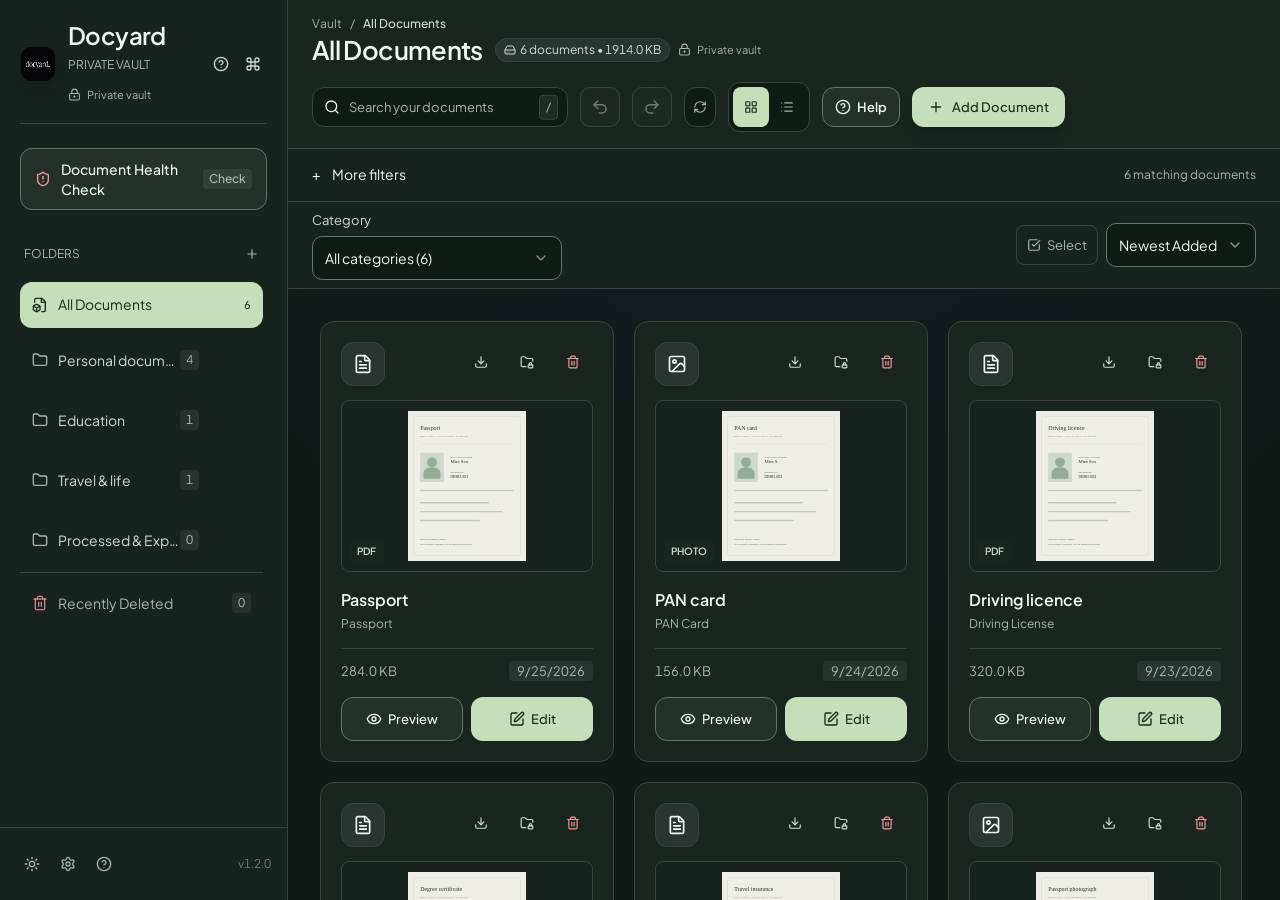
==== commit 79e14d9e: "Add files via upload" ====
--- a/demo/index.html
+++ b/demo/index.html
@@ -6,9 +6,9 @@
   <meta name="robots" content="noindex">
   <meta http-equiv="Content-Security-Policy" content="default-src 'self'; script-src 'self'; style-src 'self' 'unsafe-inline'; img-src 'self' data: blob:; font-src 'self'; connect-src 'none'; object-src 'none'; base-uri 'none'">
   <title>Docyard — interactive sample vault</title>
-  <script type="module" crossorigin src="./assets/index-0wh43I0H.js"></script>
-  <link rel="modulepreload" crossorigin href="./assets/audio-LJOYSbzw.js">
-  <link rel="stylesheet" crossorigin href="./assets/index-ENf1wJk2.css">
+  <script type="module" crossorigin src="./assets/index-Bs_MzzBi.js"></script>
+  <link rel="modulepreload" crossorigin href="./assets/SettingsContext-CVryPdMy.js">
+  <link rel="stylesheet" crossorigin href="./assets/index-DLwcFjWf.css">
 </head>
 <body><div id="root"></div></body>
 </html>
--- a/demo/assets/index-DLwcFjWf.css
+++ b/demo/assets/index-DLwcFjWf.css
@@ -0,0 +1 @@
+@font-face{font-family:Instrument Serif;font-style:normal;font-weight:400;font-display:swap;src:url(./instrumentserif-regular-DnYpCC2O.woff2)format("woff2")}@font-face{font-family:Instrument Serif;font-style:italic;font-weight:400;font-display:swap;src:url(./instrumentserif-italic-DKMiL14s.woff2)format("woff2")}@font-face{font-family:JetBrains Mono;font-style:normal;font-weight:100 800;font-display:swap;src:url(./jetbrainsmono-variable-B9CIFXIH.woff2)format("woff2")}@font-face{font-family:JetBrains Mono;font-style:italic;font-weight:100 800;font-display:swap;src:url(./jetbrainsmono-italic-B9rkokqX.woff2)format("woff2")}@font-face{font-family:Newsreader;font-style:normal;font-weight:200 800;font-display:swap;src:url(./newsreader-normal-variable-s-izfB6B.woff2)format("woff2")}@font-face{font-family:Newsreader;font-style:italic;font-weight:200 800;font-display:swap;src:url(./newsreader-italic-variable-kJKFiXvB.woff2)format("woff2")}@font-face{font-family:Plus Jakarta Sans;font-style:normal;font-weight:200 800;font-display:swap;src:url(./plusjakartasans-variable-eXO_dkmS.woff2)format("woff2")}*,:before,:after,::backdrop{--tw-border-spacing-x:0;--tw-border-spacing-y:0;--tw-translate-x:0;--tw-translate-y:0;--tw-rotate:0;--tw-skew-x:0;--tw-skew-y:0;--tw-scale-x:1;--tw-scale-y:1;--tw-pan-x: ;--tw-pan-y: ;--tw-pinch-zoom: ;--tw-scroll-snap-strictness:proximity;--tw-gradient-from-position: ;--tw-gradient-via-position: ;--tw-gradient-to-position: ;--tw-ordinal: ;--tw-slashed-zero: ;--tw-numeric-figure: ;--tw-numeric-spacing: ;--tw-numeric-fraction: ;--tw-ring-inset: ;--tw-ring-offset-width:0px;--tw-ring-offset-color:#fff;--tw-ring-color:#3b82f680;--tw-ring-offset-shadow:0 0 #0000;--tw-ring-shadow:0 0 #0000;--tw-shadow:0 0 #0000;--tw-shadow-colored:0 0 #0000;--tw-blur: ;--tw-brightness: ;--tw-contrast: ;--tw-grayscale: ;--tw-hue-rotate: ;--tw-invert: ;--tw-saturate: ;--tw-sepia: ;--tw-drop-shadow: ;--tw-backdrop-blur: ;--tw-backdrop-brightness: ;--tw-backdrop-contrast: ;--tw-backdrop-grayscale: ;--tw-backdrop-hue-rotate: ;--tw-backdrop-invert: ;--tw-backdrop-opacity: ;--tw-backdrop-saturate: ;--tw-backdrop-sepia: ;--tw-contain-size: ;--tw-contain-layout: ;--tw-contain-paint: ;--tw-contain-style: }*,:before,:after{box-sizing:border-box;border:0 solid #e5e7eb}:before,:after{--tw-content:""}html,:host{-webkit-text-size-adjust:100%;tab-size:4;font-feature-settings:normal;font-variation-settings:normal;-webkit-tap-highlight-color:transparent;font-family:Plus Jakarta Sans,system-ui,-apple-system,sans-serif;line-height:1.5}body{line-height:inherit;margin:0}hr{height:0;color:inherit;border-top-width:1px}abbr:where([title]){-webkit-text-decoration:underline dotted;text-decoration:underline dotted}h1,h2,h3,h4,h5,h6{font-size:inherit;font-weight:inherit}a{color:inherit;-webkit-text-decoration:inherit;text-decoration:inherit}b,strong{font-weight:bolder}code,kbd,samp,pre{font-feature-settings:normal;font-variation-settings:normal;font-family:JetBrains Mono,ui-monospace,monospace;font-size:1em}small{font-size:80%}sub,sup{vertical-align:baseline;font-size:75%;line-height:0;position:relative}sub{bottom:-.25em}sup{top:-.5em}table{text-indent:0;border-color:inherit;border-collapse:collapse}button,input,optgroup,select,textarea{font-feature-settings:inherit;font-variation-settings:inherit;font-family:inherit;font-size:100%;font-weight:inherit;line-height:inherit;letter-spacing:inherit;color:inherit;margin:0;padding:0}button,select{text-transform:none}button,input:where([type=button]),input:where([type=reset]),input:where([type=submit]){-webkit-appearance:button;background-color:#0000;background-image:none}:-moz-focusring{outline:auto}:-moz-ui-invalid{box-shadow:none}progress{vertical-align:baseline}::-webkit-inner-spin-button{height:auto}::-webkit-outer-spin-button{height:auto}[type=search]{-webkit-appearance:textfield;outline-offset:-2px}::-webkit-search-decoration{-webkit-appearance:none}::-webkit-file-upload-button{-webkit-appearance:button;font:inherit}summary{display:list-item}blockquote,dl,dd,h1,h2,h3,h4,h5,h6,hr,figure,p,pre{margin:0}fieldset{margin:0;padding:0}legend{padding:0}ol,ul,menu{margin:0;padding:0;list-style:none}dialog{padding:0}textarea{resize:vertical}input::-moz-placeholder{opacity:1;color:#9ca3af}textarea::-moz-placeholder{opacity:1;color:#9ca3af}input::placeholder,textarea::placeholder{opacity:1;color:#9ca3af}button,[role=button]{cursor:pointer}:disabled{cursor:default}img,svg,video,canvas,audio,iframe,embed,object{vertical-align:middle;display:block}img,video{max-width:100%;height:auto}[hidden]:where(:not([hidden=until-found])){display:none}:root,html.dark,:root[data-theme=dark]{--bg-primary:#07070a;--bg-secondary:#0e0e13;--bg-tertiary:#16161f;--bg-card:#12121ad9;--bg-card-hover:#1c1c26f2;--bg-input:#0d0d13e6;--border-subtle:#ffffff14;--border-medium:#ffffff29;--border-strong:#ffffff5c;--text-primary:#fbfbfc;--text-secondary:#d4d4dc;--text-muted:#8e8e9c;--text-faint:#525260;--accent-solid:#fff;--accent-contrast:#07070a;--accent-hover:#e4e4ea;--badge-bg:#ffffff12;--badge-text:#f4f4f7;--glow-color:#ffffff1f;--card-shadow:0 14px 40px -12px #000000bf;--modal-backdrop:#040407d6;--ambient-accent:#6366f112}html.light,:root[data-theme=light]{--bg-primary:#fafaf7;--bg-secondary:#f2f2eb;--bg-tertiary:#e7e7df;--bg-card:#fffffff2;--bg-card-hover:#fff;--bg-input:#f5f5eef2;--border-subtle:#00000014;--border-medium:#00000029;--border-strong:#00000061;--text-primary:#111115;--text-secondary:#3f3f48;--text-muted:#71717e;--text-faint:#a1a1b0;--accent-solid:#111115;--accent-contrast:#fff;--accent-hover:#272730;--badge-bg:#0000000d;--badge-text:#181820;--glow-color:#00000014;--card-shadow:0 12px 36px -12px #00000017;--modal-backdrop:#0f0f1485;--ambient-accent:#6366f10a}:root{--safe-top:env(safe-area-inset-top,0px);--safe-bottom:env(safe-area-inset-bottom,0px);--safe-left:env(safe-area-inset-left,0px);--safe-right:env(safe-area-inset-right,0px)}*{border-color:var(--border-subtle);-webkit-tap-highlight-color:transparent}html,body,#root{width:100%;max-width:100vw;height:100%;min-height:100%;margin:0;padding:0;overflow-x:hidden}:focus-visible{outline:2.5px solid var(--accent-solid);outline-offset:3px;box-shadow:0 0 0 4px #818cf859}.skip-link{z-index:99999;background-color:var(--accent-solid);color:var(--accent-contrast);border-radius:.75rem;padding:.75rem 1.25rem;font-family:JetBrains Mono,monospace;font-size:.8125rem;font-weight:600;text-decoration:none;transition:top .2s cubic-bezier(.16,1,.3,1);position:fixed;top:-120px;left:1rem;box-shadow:0 10px 30px #00000080}.skip-link:focus{top:calc(1rem + var(--safe-top));outline-offset:2px;outline:3px solid #38bdf8}.touch-target-min{min-width:44px;min-height:44px}.safe-pb-nav{padding-bottom:calc(5.75rem + var(--safe-bottom,env(safe-area-inset-bottom,0px)))}.momentum-scroll{-webkit-overflow-scrolling:touch;overscroll-behavior-y:contain;scrollbar-gutter:stable}body{background-color:var(--bg-primary);color:var(--text-primary);font-feature-settings:"cv02", "cv03", "cv04", "cv11";-webkit-font-smoothing:antialiased;-moz-osx-font-smoothing:grayscale;text-rendering:optimizelegibility;touch-action:manipulation;-webkit-overflow-scrolling:touch;font-family:Newsreader,Georgia,serif;transition:background-color .25s,color .25s;overflow-x:hidden}.container{width:100%}@media (width>=640px){.container{max-width:640px}}@media (width>=768px){.container{max-width:768px}}@media (width>=1024px){.container{max-width:1024px}}@media (width>=1280px){.container{max-width:1280px}}@media (width>=1536px){.container{max-width:1536px}}.sr-only{clip:rect(0, 0, 0, 0);white-space:nowrap;border-width:0;width:1px;height:1px;margin:-1px;padding:0;position:absolute;overflow:hidden}.pointer-events-none{pointer-events:none}.pointer-events-auto{pointer-events:auto}.visible{visibility:visible}.static{position:static}.fixed{position:fixed}.absolute{position:absolute}.relative{position:relative}.sticky{position:sticky}.-inset-2{inset:-.5rem}.inset-0{inset:0}.-top-3{top:-.75rem}.bottom-0{bottom:0}.bottom-\[calc\(5\.25rem\+var\(--safe-bottom\)\)\]{bottom:calc(5.25rem + var(--safe-bottom))}.bottom-\[calc\(5\.5rem\+var\(--safe-bottom\)\)\]{bottom:calc(5.5rem + var(--safe-bottom))}.bottom-full{bottom:100%}.left-0{left:0}.left-1\/2{left:50%}.left-2\.5{left:.625rem}.left-3{left:.75rem}.left-3\.5{left:.875rem}.left-full{left:100%}.right-0{right:0}.right-2{right:.5rem}.right-2\.5{right:.625rem}.right-3{right:.75rem}.right-full{right:100%}.top-0{top:0}.top-1\/2{top:50%}.top-\[58px\]{top:58px}.top-full{top:100%}.z-10{z-index:10}.z-20{z-index:20}.z-30{z-index:30}.z-40{z-index:40}.z-50{z-index:50}.z-\[100\]{z-index:100}.z-\[60\]{z-index:60}.order-1{order:1}.order-2{order:2}.order-3{order:3}.mx-auto{margin-left:auto;margin-right:auto}.my-auto{margin-top:auto;margin-bottom:auto}.mb-1{margin-bottom:.25rem}.mb-1\.5{margin-bottom:.375rem}.mb-2{margin-bottom:.5rem}.mb-2\.5{margin-bottom:.625rem}.mb-3{margin-bottom:.75rem}.mb-3\.5{margin-bottom:.875rem}.mb-4{margin-bottom:1rem}.mb-5{margin-bottom:1.25rem}.mb-6{margin-bottom:1.5rem}.ml-2{margin-left:.5rem}.ml-3{margin-left:.75rem}.mr-2{margin-right:.5rem}.mt-0\.5{margin-top:.125rem}.mt-1{margin-top:.25rem}.mt-1\.5{margin-top:.375rem}.mt-2{margin-top:.5rem}.mt-3{margin-top:.75rem}.mt-4{margin-top:1rem}.mt-auto{margin-top:auto}.block{display:block}.inline{display:inline}.flex{display:flex}.inline-flex{display:inline-flex}.table{display:table}.grid{display:grid}.contents{display:contents}.hidden{display:none}.h-0\.5{height:.125rem}.h-1{height:.25rem}.h-1\.5{height:.375rem}.h-10{height:2.5rem}.h-11{height:2.75rem}.h-12{height:3rem}.h-14{height:3.5rem}.h-16{height:4rem}.h-2{height:.5rem}.h-2\.5{height:.625rem}.h-20{height:5rem}.h-28{height:7rem}.h-3{height:.75rem}.h-3\.5{height:.875rem}.h-4{height:1rem}.h-5{height:1.25rem}.h-6{height:1.5rem}.h-64{height:16rem}.h-8{height:2rem}.h-9{height:2.25rem}.h-full{height:100%}.h-screen{height:100vh}.max-h-56{max-height:14rem}.max-h-96{max-height:24rem}.max-h-\[100dvh\]{max-height:100dvh}.max-h-\[380px\]{max-height:380px}.max-h-\[480px\]{max-height:480px}.max-h-\[50vh\]{max-height:50vh}.max-h-\[520px\]{max-height:520px}.max-h-\[85vh\]{max-height:85vh}.max-h-\[90dvh\]{max-height:90dvh}.max-h-\[calc\(100vh-320px\)\]{max-height:calc(100vh - 320px)}.min-h-0{min-height:0}.min-h-\[100dvh\]{min-height:100dvh}.min-h-\[360px\]{min-height:360px}.min-h-\[380px\]{min-height:380px}.min-h-\[60vh\]{min-height:60vh}.min-h-screen{min-height:100vh}.w-10{width:2.5rem}.w-11{width:2.75rem}.w-12{width:3rem}.w-14{width:3.5rem}.w-16{width:4rem}.w-2{width:.5rem}.w-2\.5{width:.625rem}.w-20{width:5rem}.w-24{width:6rem}.w-28{width:7rem}.w-3{width:.75rem}.w-3\.5{width:.875rem}.w-4{width:1rem}.w-5{width:1.25rem}.w-6{width:1.5rem}.w-72{width:18rem}.w-8{width:2rem}.w-9{width:2.25rem}.w-\[calc\(100\%-2rem\)\]{width:calc(100% - 2rem)}.w-full{width:100%}.w-px{width:1px}.min-w-0{min-width:0}.max-w-2xl{max-width:42rem}.max-w-4xl{max-width:56rem}.max-w-7xl{max-width:80rem}.max-w-\[120px\]{max-width:120px}.max-w-\[280px\]{max-width:280px}.max-w-\[80vw\]{max-width:80vw}.max-w-\[90px\]{max-width:90px}.max-w-\[95vw\]{max-width:95vw}.max-w-full{max-width:100%}.max-w-lg{max-width:32rem}.max-w-md{max-width:28rem}.max-w-sm{max-width:24rem}.max-w-xl{max-width:36rem}.max-w-xs{max-width:20rem}.flex-1{flex:1}.shrink-0{flex-shrink:0}.border-collapse{border-collapse:collapse}.-translate-x-1\/2{--tw-translate-x:-50%;transform:translate(var(--tw-translate-x), var(--tw-translate-y)) rotate(var(--tw-rotate)) skewX(var(--tw-skew-x)) skewY(var(--tw-skew-y)) scaleX(var(--tw-scale-x)) scaleY(var(--tw-scale-y))}.-translate-y-1\/2{--tw-translate-y:-50%;transform:translate(var(--tw-translate-x), var(--tw-translate-y)) rotate(var(--tw-rotate)) skewX(var(--tw-skew-x)) skewY(var(--tw-skew-y)) scaleX(var(--tw-scale-x)) scaleY(var(--tw-scale-y))}.translate-x-0{--tw-translate-x:0px;transform:translate(var(--tw-translate-x), var(--tw-translate-y)) rotate(var(--tw-rotate)) skewX(var(--tw-skew-x)) skewY(var(--tw-skew-y)) scaleX(var(--tw-scale-x)) scaleY(var(--tw-scale-y))}.translate-x-6{--tw-translate-x:1.5rem;transform:translate(var(--tw-translate-x), var(--tw-translate-y)) rotate(var(--tw-rotate)) skewX(var(--tw-skew-x)) skewY(var(--tw-skew-y)) scaleX(var(--tw-scale-x)) scaleY(var(--tw-scale-y))}.scale-110{--tw-scale-x:1.1;--tw-scale-y:1.1;transform:translate(var(--tw-translate-x), var(--tw-translate-y)) rotate(var(--tw-rotate)) skewX(var(--tw-skew-x)) skewY(var(--tw-skew-y)) scaleX(var(--tw-scale-x)) scaleY(var(--tw-scale-y))}.transform{transform:translate(var(--tw-translate-x), var(--tw-translate-y)) rotate(var(--tw-rotate)) skewX(var(--tw-skew-x)) skewY(var(--tw-skew-y)) scaleX(var(--tw-scale-x)) scaleY(var(--tw-scale-y))}@keyframes pulse{50%{opacity:.5}}.animate-pulse{animation:2s cubic-bezier(.4,0,.6,1) infinite pulse}@keyframes spin{to{transform:rotate(360deg)}}.animate-spin{animation:1s linear infinite spin}.cursor-not-allowed{cursor:not-allowed}.cursor-pointer{cursor:pointer}.select-none{-webkit-user-select:none;user-select:none}.select-text{-webkit-user-select:text;user-select:text}.resize{resize:both}.grid-cols-1{grid-template-columns:repeat(1,minmax(0,1fr))}.grid-cols-2{grid-template-columns:repeat(2,minmax(0,1fr))}.grid-cols-3{grid-template-columns:repeat(3,minmax(0,1fr))}.flex-col{flex-direction:column}.flex-wrap{flex-wrap:wrap}.items-start{align-items:flex-start}.items-end{align-items:flex-end}.items-center{align-items:center}.items-stretch{align-items:stretch}.justify-end{justify-content:flex-end}.justify-center{justify-content:center}.justify-between{justify-content:space-between}.justify-around{justify-content:space-around}.gap-0\.5{gap:.125rem}.gap-1{gap:.25rem}.gap-1\.5{gap:.375rem}.gap-2{gap:.5rem}.gap-2\.5{gap:.625rem}.gap-3{gap:.75rem}.gap-3\.5{gap:.875rem}.gap-4{gap:1rem}.gap-8{gap:2rem}.space-y-1>:not([hidden])~:not([hidden]){--tw-space-y-reverse:0;margin-top:calc(.25rem * calc(1 - var(--tw-space-y-reverse)));margin-bottom:calc(.25rem * var(--tw-space-y-reverse))}.space-y-1\.5>:not([hidden])~:not([hidden]){--tw-space-y-reverse:0;margin-top:calc(.375rem * calc(1 - var(--tw-space-y-reverse)));margin-bottom:calc(.375rem * var(--tw-space-y-reverse))}.space-y-2>:not([hidden])~:not([hidden]){--tw-space-y-reverse:0;margin-top:calc(.5rem * calc(1 - var(--tw-space-y-reverse)));margin-bottom:calc(.5rem * var(--tw-space-y-reverse))}.space-y-2\.5>:not([hidden])~:not([hidden]){--tw-space-y-reverse:0;margin-top:calc(.625rem * calc(1 - var(--tw-space-y-reverse)));margin-bottom:calc(.625rem * var(--tw-space-y-reverse))}.space-y-3>:not([hidden])~:not([hidden]){--tw-space-y-reverse:0;margin-top:calc(.75rem * calc(1 - var(--tw-space-y-reverse)));margin-bottom:calc(.75rem * var(--tw-space-y-reverse))}.space-y-4>:not([hidden])~:not([hidden]){--tw-space-y-reverse:0;margin-top:calc(1rem * calc(1 - var(--tw-space-y-reverse)));margin-bottom:calc(1rem * var(--tw-space-y-reverse))}.space-y-5>:not([hidden])~:not([hidden]){--tw-space-y-reverse:0;margin-top:calc(1.25rem * calc(1 - var(--tw-space-y-reverse)));margin-bottom:calc(1.25rem * var(--tw-space-y-reverse))}.space-y-6>:not([hidden])~:not([hidden]){--tw-space-y-reverse:0;margin-top:calc(1.5rem * calc(1 - var(--tw-space-y-reverse)));margin-bottom:calc(1.5rem * var(--tw-space-y-reverse))}.divide-y>:not([hidden])~:not([hidden]){--tw-divide-y-reverse:0;border-top-width:calc(1px * calc(1 - var(--tw-divide-y-reverse)));border-bottom-width:calc(1px * var(--tw-divide-y-reverse))}.divide-\[var\(--border-subtle\)\]>:not([hidden])~:not([hidden]){border-color:var(--border-subtle)}.self-end{align-self:flex-end}.overflow-hidden{overflow:hidden}.overflow-x-auto{overflow-x:auto}.overflow-y-auto{overflow-y:auto}.truncate{text-overflow:ellipsis;white-space:nowrap;overflow:hidden}.whitespace-normal{white-space:normal}.whitespace-nowrap{white-space:nowrap}.whitespace-pre-wrap{white-space:pre-wrap}.rounded{border-radius:.25rem}.rounded-2xl{border-radius:1rem}.rounded-3xl{border-radius:1.5rem}.rounded-full{border-radius:9999px}.rounded-lg{border-radius:.5rem}.rounded-md{border-radius:.375rem}.rounded-xl{border-radius:.75rem}.rounded-t-3xl{border-top-left-radius:1.5rem;border-top-right-radius:1.5rem}.border{border-width:1px}.border-2{border-width:2px}.border-4{border-width:4px}.border-b{border-bottom-width:1px}.border-r{border-right-width:1px}.border-t{border-top-width:1px}.border-dashed{border-style:dashed}.border-\[var\(--accent-contrast\)\]{border-color:var(--accent-contrast)}.border-\[var\(--accent-solid\)\]{border-color:var(--accent-solid)}.border-\[var\(--bg-primary\)\]{border-color:var(--bg-primary)}.border-\[var\(--border-medium\)\]{border-color:var(--border-medium)}.border-\[var\(--border-strong\)\]{border-color:var(--border-strong)}.border-\[var\(--border-subtle\)\]{border-color:var(--border-subtle)}.border-amber-400{--tw-border-opacity:1;border-color:rgb(251 191 36/var(--tw-border-opacity,1))}.border-amber-400\/30{border-color:#fbbf244d}.border-amber-500\/20{border-color:#f59e0b33}.border-emerald-500\/20{border-color:#10b98133}.border-rose-500\/20{border-color:#f43f5e33}.border-rose-500\/30{border-color:#f43f5e4d}.border-transparent{border-color:#0000}.border-white\/10{border-color:#ffffff1a}.border-t-transparent{border-top-color:#0000}.bg-\[var\(--accent-contrast\)\]{background-color:var(--accent-contrast)}.bg-\[var\(--accent-solid\)\]{background-color:var(--accent-solid)}.bg-\[var\(--badge-bg\)\]{background-color:var(--badge-bg)}.bg-\[var\(--bg-card\)\]{background-color:var(--bg-card)}.bg-\[var\(--bg-input\)\]{background-color:var(--bg-input)}.bg-\[var\(--bg-primary\)\]{background-color:var(--bg-primary)}.bg-\[var\(--bg-secondary\)\]{background-color:var(--bg-secondary)}.bg-\[var\(--border-medium\)\]{background-color:var(--border-medium)}.bg-\[var\(--border-strong\)\]{background-color:var(--border-strong)}.bg-\[var\(--modal-backdrop\)\]{background-color:var(--modal-backdrop)}.bg-\[var\(--text-muted\)\]{background-color:var(--text-muted)}.bg-amber-500\/10{background-color:#f59e0b1a}.bg-black{--tw-bg-opacity:1;background-color:rgb(0 0 0/var(--tw-bg-opacity,1))}.bg-black\/80{background-color:#000c}.bg-emerald-500\/10{background-color:#10b9811a}.bg-rose-500\/10{background-color:#f43f5e1a}.bg-rose-500\/15{background-color:#f43f5e26}.bg-rose-500\/20{background-color:#f43f5e33}.bg-transparent{background-color:#0000}.stroke-\[2\.5\]{stroke-width:2.5px}.object-contain{-o-object-fit:contain;object-fit:contain}.object-cover{-o-object-fit:cover;object-fit:cover}.p-0{padding:0}.p-0\.5{padding:.125rem}.p-1{padding:.25rem}.p-1\.5{padding:.375rem}.p-2{padding:.5rem}.p-2\.5{padding:.625rem}.p-3{padding:.75rem}.p-3\.5{padding:.875rem}.p-4{padding:1rem}.p-5{padding:1.25rem}.p-6{padding:1.5rem}.p-8{padding:2rem}.px-1{padding-left:.25rem;padding-right:.25rem}.px-1\.5{padding-left:.375rem;padding-right:.375rem}.px-2{padding-left:.5rem;padding-right:.5rem}.px-2\.5{padding-left:.625rem;padding-right:.625rem}.px-3{padding-left:.75rem;padding-right:.75rem}.px-3\.5{padding-left:.875rem;padding-right:.875rem}.px-4{padding-left:1rem;padding-right:1rem}.px-5{padding-left:1.25rem;padding-right:1.25rem}.py-0\.5{padding-top:.125rem;padding-bottom:.125rem}.py-1{padding-top:.25rem;padding-bottom:.25rem}.py-1\.5{padding-top:.375rem;padding-bottom:.375rem}.py-12{padding-top:3rem;padding-bottom:3rem}.py-16{padding-top:4rem;padding-bottom:4rem}.py-2{padding-top:.5rem;padding-bottom:.5rem}.py-2\.5{padding-top:.625rem;padding-bottom:.625rem}.py-3{padding-top:.75rem;padding-bottom:.75rem}.py-3\.5{padding-top:.875rem;padding-bottom:.875rem}.py-4{padding-top:1rem;padding-bottom:1rem}.py-6{padding-top:1.5rem;padding-bottom:1.5rem}.py-8{padding-top:2rem;padding-bottom:2rem}.pb-1{padding-bottom:.25rem}.pb-2{padding-bottom:.5rem}.pb-3{padding-bottom:.75rem}.pb-4{padding-bottom:1rem}.pb-\[calc\(0\.5rem\+var\(--safe-bottom\)\)\]{padding-bottom:calc(.5rem + var(--safe-bottom))}.pb-\[calc\(0\.65rem\+var\(--safe-bottom\)\)\]{padding-bottom:calc(.65rem + var(--safe-bottom))}.pb-\[calc\(1\.5rem\+var\(--safe-bottom\)\)\]{padding-bottom:calc(1.5rem + var(--safe-bottom))}.pb-\[calc\(1rem\+var\(--safe-bottom\)\)\]{padding-bottom:calc(1rem + var(--safe-bottom))}.pl-10{padding-left:2.5rem}.pl-7{padding-left:1.75rem}.pl-8{padding-left:2rem}.pr-1{padding-right:.25rem}.pr-3{padding-right:.75rem}.pr-4{padding-right:1rem}.pr-6{padding-right:1.5rem}.pt-1{padding-top:.25rem}.pt-2{padding-top:.5rem}.pt-20{padding-top:5rem}.pt-3{padding-top:.75rem}.pt-4{padding-top:1rem}.text-left{text-align:left}.text-center{text-align:center}.text-right{text-align:right}.font-display{font-family:Instrument Serif,Georgia,serif}.font-mono{font-family:JetBrains Mono,ui-monospace,monospace}.text-2xl{font-size:1.5rem;line-height:2rem}.text-3xl{font-size:1.875rem;line-height:2.25rem}.text-4xl{font-size:2.25rem;line-height:2.5rem}.text-\[10px\]{font-size:10px}.text-\[11px\]{font-size:11px}.text-base{font-size:1rem;line-height:1.5rem}.text-lg{font-size:1.125rem;line-height:1.75rem}.text-sm{font-size:.875rem;line-height:1.25rem}.text-xl{font-size:1.25rem;line-height:1.75rem}.text-xs{font-size:.75rem;line-height:1rem}.font-bold{font-weight:700}.font-medium{font-weight:500}.font-normal{font-weight:400}.font-semibold{font-weight:600}.uppercase{text-transform:uppercase}.italic{font-style:italic}.leading-none{line-height:1}.leading-relaxed{line-height:1.625}.tracking-tight{letter-spacing:-.025em}.tracking-wide{letter-spacing:.025em}.tracking-wider{letter-spacing:.05em}.tracking-widest{letter-spacing:.1em}.text-\[var\(--accent-contrast\)\]{color:var(--accent-contrast)}.text-\[var\(--accent-solid\)\]{color:var(--accent-solid)}.text-\[var\(--text-muted\)\]{color:var(--text-muted)}.text-\[var\(--text-primary\)\]{color:var(--text-primary)}.text-\[var\(--text-secondary\)\]{color:var(--text-secondary)}.text-amber-300{--tw-text-opacity:1;color:rgb(252 211 77/var(--tw-text-opacity,1))}.text-amber-400{--tw-text-opacity:1;color:rgb(251 191 36/var(--tw-text-opacity,1))}.text-emerald-400{--tw-text-opacity:1;color:rgb(52 211 153/var(--tw-text-opacity,1))}.text-indigo-400{--tw-text-opacity:1;color:rgb(129 140 248/var(--tw-text-opacity,1))}.text-red-300{--tw-text-opacity:1;color:rgb(252 165 165/var(--tw-text-opacity,1))}.text-red-400{--tw-text-opacity:1;color:rgb(248 113 113/var(--tw-text-opacity,1))}.text-rose-300{--tw-text-opacity:1;color:rgb(253 164 175/var(--tw-text-opacity,1))}.text-rose-400{--tw-text-opacity:1;color:rgb(251 113 133/var(--tw-text-opacity,1))}.text-sky-400{--tw-text-opacity:1;color:rgb(56 189 248/var(--tw-text-opacity,1))}.text-white{--tw-text-opacity:1;color:rgb(255 255 255/var(--tw-text-opacity,1))}.underline{text-decoration-line:underline}.antialiased{-webkit-font-smoothing:antialiased;-moz-osx-font-smoothing:grayscale}.placeholder-\[var\(--text-muted\)\]::placeholder{color:var(--text-muted)}.accent-\[var\(--accent-solid\)\]{accent-color:var(--accent-solid)}.opacity-0{opacity:0}.opacity-20{opacity:.2}.opacity-30{opacity:.3}.opacity-40{opacity:.4}.opacity-50{opacity:.5}.opacity-60{opacity:.6}.opacity-75{opacity:.75}.opacity-80{opacity:.8}.shadow-2xl{--tw-shadow:0 25px 50px -12px #00000040;--tw-shadow-colored:0 25px 50px -12px var(--tw-shadow-color);box-shadow:var(--tw-ring-offset-shadow,0 0 #0000), var(--tw-ring-shadow,0 0 #0000), var(--tw-shadow)}.shadow-\[0_0_12px_var\(--accent-solid\)\]{--tw-shadow:0 0 12px var(--accent-solid);--tw-shadow-colored:0 0 12px var(--tw-shadow-color);box-shadow:var(--tw-ring-offset-shadow,0 0 #0000), var(--tw-ring-shadow,0 0 #0000), var(--tw-shadow)}.shadow-inner{--tw-shadow:inset 0 2px 4px 0 #0000000d;--tw-shadow-colored:inset 0 2px 4px 0 var(--tw-shadow-color);box-shadow:var(--tw-ring-offset-shadow,0 0 #0000), var(--tw-ring-shadow,0 0 #0000), var(--tw-shadow)}.shadow-lg{--tw-shadow:0 10px 15px -3px #0000001a, 0 4px 6px -4px #0000001a;--tw-shadow-colored:0 10px 15px -3px var(--tw-shadow-color), 0 4px 6px -4px var(--tw-shadow-color);box-shadow:var(--tw-ring-offset-shadow,0 0 #0000), var(--tw-ring-shadow,0 0 #0000), var(--tw-shadow)}.shadow-md{--tw-shadow:0 4px 6px -1px #0000001a, 0 2px 4px -2px #0000001a;--tw-shadow-colored:0 4px 6px -1px var(--tw-shadow-color), 0 2px 4px -2px var(--tw-shadow-color);box-shadow:var(--tw-ring-offset-shadow,0 0 #0000), var(--tw-ring-shadow,0 0 #0000), var(--tw-shadow)}.shadow-sm{--tw-shadow:0 1px 2px 0 #0000000d;--tw-shadow-colored:0 1px 2px 0 var(--tw-shadow-color);box-shadow:var(--tw-ring-offset-shadow,0 0 #0000), var(--tw-ring-shadow,0 0 #0000), var(--tw-shadow)}.shadow-xl{--tw-shadow:0 20px 25px -5px #0000001a, 0 8px 10px -6px #0000001a;--tw-shadow-colored:0 20px 25px -5px var(--tw-shadow-color), 0 8px 10px -6px var(--tw-shadow-color);box-shadow:var(--tw-ring-offset-shadow,0 0 #0000), var(--tw-ring-shadow,0 0 #0000), var(--tw-shadow)}.ring{--tw-ring-offset-shadow:var(--tw-ring-inset) 0 0 0 var(--tw-ring-offset-width) var(--tw-ring-offset-color);--tw-ring-shadow:var(--tw-ring-inset) 0 0 0 calc(3px + var(--tw-ring-offset-width)) var(--tw-ring-color);box-shadow:var(--tw-ring-offset-shadow), var(--tw-ring-shadow), var(--tw-shadow,0 0 #0000)}.ring-2{--tw-ring-offset-shadow:var(--tw-ring-inset) 0 0 0 var(--tw-ring-offset-width) var(--tw-ring-offset-color);--tw-ring-shadow:var(--tw-ring-inset) 0 0 0 calc(2px + var(--tw-ring-offset-width)) var(--tw-ring-color);box-shadow:var(--tw-ring-offset-shadow), var(--tw-ring-shadow), var(--tw-shadow,0 0 #0000)}.ring-\[var\(--accent-solid\)\]{--tw-ring-color:var(--accent-solid)}.blur{--tw-blur:blur(8px);filter:var(--tw-blur) var(--tw-brightness) var(--tw-contrast) var(--tw-grayscale) var(--tw-hue-rotate) var(--tw-invert) var(--tw-saturate) var(--tw-sepia) var(--tw-drop-shadow)}.blur-xl{--tw-blur:blur(24px);filter:var(--tw-blur) var(--tw-brightness) var(--tw-contrast) var(--tw-grayscale) var(--tw-hue-rotate) var(--tw-invert) var(--tw-saturate) var(--tw-sepia) var(--tw-drop-shadow)}.filter{filter:var(--tw-blur) var(--tw-brightness) var(--tw-contrast) var(--tw-grayscale) var(--tw-hue-rotate) var(--tw-invert) var(--tw-saturate) var(--tw-sepia) var(--tw-drop-shadow)}.transition{transition-property:color,background-color,border-color,text-decoration-color,fill,stroke,opacity,box-shadow,transform,filter,-webkit-backdrop-filter,backdrop-filter;transition-duration:.15s;transition-timing-function:cubic-bezier(.4,0,.2,1)}.transition-all{transition-property:all;transition-duration:.15s;transition-timing-function:cubic-bezier(.4,0,.2,1)}.transition-colors{transition-property:color,background-color,border-color,text-decoration-color,fill,stroke;transition-duration:.15s;transition-timing-function:cubic-bezier(.4,0,.2,1)}.transition-transform{transition-property:transform;transition-duration:.15s;transition-timing-function:cubic-bezier(.4,0,.2,1)}.duration-200{transition-duration:.2s}.duration-300{transition-duration:.3s}html[data-font-scale=compact]{font-size:14px}html[data-font-scale=comfortable]{font-size:16px}html[data-font-scale=spacious]{font-size:18px}.font-display,.font-secondary{letter-spacing:-.02em;font-family:Instrument Serif,Georgia,serif;font-weight:400}.font-primary,.font-serif{font-family:Newsreader,Georgia,serif}.font-mono{font-feature-settings:"tnum" 1, "zero" 1;font-family:JetBrains Mono,ui-monospace,SFMono-Regular,Menlo,monospace}.font-sans{font-family:Plus Jakarta Sans,system-ui,-apple-system,sans-serif}.glass-panel{background:var(--bg-card);border:1px solid var(--border-subtle)}.glass-panel-hover{transition:background-color .25s cubic-bezier(.16,1,.3,1)}.glass-panel-hover:hover{background:var(--bg-card-hover);border-color:var(--border-medium);box-shadow:0 16px 36px -10px var(--glow-color)}.ambient-glow{background:radial-gradient(circle at 50% 0%, var(--ambient-accent) 0%, transparent 70%)}.btn-accent{background-color:var(--accent-solid);color:var(--accent-contrast);justify-content:center;align-items:center;font-family:Newsreader,Georgia,serif;font-size:.925rem;font-weight:500;transition:background-color .15s,opacity .15s,box-shadow .15s,transform .1s;display:inline-flex}.btn-accent:hover{opacity:.93;box-shadow:0 4px 18px -3px var(--glow-color)}.btn-accent:active{transform:scale(.98)}.btn-secondary{background-color:var(--bg-tertiary);color:var(--text-primary);border:1px solid var(--border-medium);justify-content:center;align-items:center;font-family:Newsreader,Georgia,serif;transition:background-color .15s,border-color .15s,color .15s,transform .1s;display:inline-flex}.btn-secondary:hover{border-color:var(--border-strong);background-color:var(--bg-card-hover);color:var(--text-primary)}.btn-secondary:active{transform:scale(.98)}.btn-ghost{color:var(--text-secondary);justify-content:center;align-items:center;transition:color .15s,background-color .15s;display:inline-flex}.btn-ghost:hover{color:var(--text-primary);background-color:var(--badge-bg)}.btn-danger{color:#ef4444;background-color:#ef44441f;border:1px solid #ef444440;justify-content:center;align-items:center;font-family:Newsreader,Georgia,serif;transition:background-color .15s,border-color .15s,transform .1s;display:inline-flex}.btn-danger:hover{background-color:#ef444438;border-color:#ef444473}.btn-danger:active{transform:scale(.98)}.modal-backdrop-base{opacity:0;transition:opacity .18s ease-out}.modal-backdrop-base.is-visible{opacity:1}.modal-dialog-base{opacity:0;transition:opacity .18s ease-out,transform .18s ease-out;transform:translateY(12px)scale(.98)}@media (width<=639px){.modal-dialog-base{transform:translateY(28px)}}.modal-dialog-base.is-visible{opacity:1;transform:translateY(0)scale(1)}.modal-backdrop-enter{opacity:1;transition:opacity .18s ease-out}.modal-backdrop-exit{opacity:0;transition:opacity .16s ease-in}.modal-content-enter{opacity:1;transition:opacity .2s cubic-bezier(.16,1,.3,1),transform .2s cubic-bezier(.16,1,.3,1);transform:translate(0,0)scale(1)}.modal-content-exit{opacity:0;transition:opacity .16s ease-in,transform .16s ease-in;transform:translateY(10px)scale(.97)}.vault-card{background-color:var(--bg-card);border:1px solid var(--border-subtle);box-shadow:var(--card-shadow);backface-visibility:hidden;border-radius:1.125rem;transition:transform .2s cubic-bezier(.16,1,.3,1),border-color .2s,box-shadow .2s,background-color .2s;position:relative}.vault-card:hover{border-color:var(--border-medium);box-shadow:0 16px 36px -10px var(--glow-color);transform:translateY(-2px)}.dropzone-active{transform:scale(1.008);border-color:var(--accent-solid)!important;background:var(--glow-color)!important}@keyframes pulseGlow{0%,to{box-shadow:0 0 25px 0 var(--glow-color)}50%{box-shadow:0 0 50px 8px var(--glow-color)}}.dropzone-pulsate{animation:2s ease-in-out infinite pulseGlow}::-webkit-scrollbar{width:6px;height:6px}::-webkit-scrollbar-track{background:0 0}::-webkit-scrollbar-thumb{background:var(--border-medium);border-radius:9999px}::-webkit-scrollbar-thumb:hover{background:var(--border-strong)}@media (prefers-reduced-motion:reduce){*,:before,:after{scroll-behavior:auto!important;transition-duration:.01ms!important;animation-duration:.01ms!important;animation-iteration-count:1!important}}[data-reduced-motion=true] *,[data-reduced-motion=true] :before,[data-reduced-motion=true] :after{scroll-behavior:auto!important;transition-duration:.01ms!important;animation-duration:.01ms!important;animation-iteration-count:1!important}@keyframes shimmer{0%{background-position:-200% 0}to{background-position:200% 0}}.skeleton-shimmer{background:linear-gradient(90deg, var(--bg-tertiary) 25%, var(--border-medium) 37%, var(--bg-tertiary) 63%);background-size:200% 100%;animation:1.6s infinite shimmer}.health-meter-circle{transform-origin:50%;transition:stroke-dashoffset 1.4s cubic-bezier(.16,1,.3,1);transform:rotate(-90deg)}@keyframes sheetSlideUp{0%{opacity:.85;transform:translateY(100%)}to{opacity:1;transform:translateY(0)}}@keyframes drawerSlideLeft{0%{transform:translate(-100%)}to{transform:translate(0)}}@keyframes fadeInOverlay{0%{opacity:0}to{opacity:1}}.animate-sheet-up{animation:.26s cubic-bezier(.16,1,.3,1) forwards sheetSlideUp}.animate-drawer-left{animation:.28s cubic-bezier(.16,1,.3,1) forwards drawerSlideLeft}.animate-fade-in{animation:.2s ease-out forwards fadeInOverlay}.tap-feedback{-webkit-user-select:none;user-select:none;transition:transform .12s cubic-bezier(.16,1,.3,1),opacity .12s}.tap-feedback:active{opacity:.88;transform:scale(.96)}.no-scrollbar::-webkit-scrollbar{display:none}.no-scrollbar{-ms-overflow-style:none;scrollbar-width:none}button,a,input,select,textarea,[role=button],summary{touch-action:manipulation}.interactive-card{transition:transform .18s cubic-bezier(.16,1,.3,1),box-shadow .18s,border-color .18s}.interactive-card:active{transform:scale(.985)translateZ(0)}.badge-engine{letter-spacing:.02em;-webkit-user-select:none;user-select:none;border-radius:9999px;align-items:center;gap:.375rem;padding:.2rem .6rem;font-family:JetBrains Mono,monospace;font-size:.6875rem;font-weight:500;transition:background-color .2s,border-color .2s;display:inline-flex}.badge-engine-rust{color:#ea580c;background:#f973161f;border:1px solid #f9731647}:root[data-theme=dark] .badge-engine-rust,html.dark .badge-engine-rust{color:#fb923c;background:#f9731626;border:1px solid #f9731659}.badge-engine-android{color:#16a34a;background:#22c55e1f;border:1px solid #22c55e47}:root[data-theme=dark] .badge-engine-android,html.dark .badge-engine-android{color:#4ade80;background:#22c55e26;border:1px solid #22c55e59}html{--lightningcss-light: ;--lightningcss-dark:initial;color-scheme:dark}html.light{--lightningcss-light:initial;--lightningcss-dark: ;color-scheme:light}button:disabled{cursor:not-allowed;opacity:.5}button,a,input,select,textarea{-webkit-tap-highlight-color:transparent}.route-loading{min-height:100dvh;color:var(--text-secondary);background:var(--bg-primary);flex-direction:column;justify-content:center;align-items:center;gap:20px;padding:24px;display:flex}.route-loading-mark{border:1px solid var(--border-medium);border-radius:16px;place-items:center;width:56px;height:56px;font:18px JetBrains Mono,monospace;display:grid}.route-loading-track{background:var(--border-medium);width:100px;height:2px;overflow:hidden}.route-loading-track:after{content:"";background:var(--text-primary);width:40%;height:100%;animation:1s ease-in-out infinite alternate loading-track;display:block}@keyframes loading-track{to{transform:translate(150%)}}.dialog-loading{z-index:90;border:1px solid var(--border-medium);background:var(--bg-secondary);border-radius:12px;padding:12px 24px;position:fixed;bottom:100px;left:50%;transform:translate(-50%)}.app-dialog{overscroll-behavior:contain;background:var(--bg-secondary);max-height:min(90dvh,960px);animation:.18s ease-out dialog-enter}@keyframes dialog-enter{0%{opacity:0;transform:translateY(12px)scale(.99)}to{opacity:1;transform:none}}.vault-content{overscroll-behavior-y:contain;scrollbar-gutter:stable}.vault-card{box-shadow:0 4px 18px -12px #00000059}.vault-all-folder{text-align:left;border-radius:12px;align-items:center;gap:10px;width:100%;padding:12px;font-size:14px;display:flex}.vault-all-folder>span:last-child{margin-left:auto;font:11px JetBrains Mono,monospace}.vault-all-folder.is-active{color:var(--accent-contrast);background:var(--accent-solid)}.vault-error{border:1px solid #eaa36955;border-radius:16px;flex-wrap:wrap;justify-content:space-between;align-items:center;gap:12px;margin-bottom:20px;padding:16px;display:flex}.vault-error button,.vault-pagination button{border-radius:12px;padding:10px 20px}.vault-pagination{justify-items:center;gap:14px;padding:28px 0;display:grid}.vault-pagination p{color:var(--text-muted);font:11px JetBrains Mono,monospace}.document-viewport{-webkit-user-select:none;user-select:none;border:1px solid var(--border-subtle);background:var(--bg-secondary);border-radius:14px;justify-content:center;align-items:center;width:100%;height:clamp(280px,55dvh,560px);display:flex;position:relative;overflow:hidden}.document-viewport>img{-o-object-fit:contain;object-fit:contain;pointer-events:none;max-width:94%;max-height:92%;transition:transform .15s ease-out}.document-viewport.is-dragging{cursor:grabbing!important}.document-viewport.is-dragging>img{will-change:transform;transition:none}.document-zoom{background:var(--bg-secondary);border:1px solid var(--border-medium);border-radius:12px;align-items:center;padding:3px;display:flex;position:absolute;bottom:12px;right:12px}.document-zoom button{border-radius:8px;place-items:center;width:42px;height:42px;display:grid}.document-zoom button:hover{background:var(--badge-bg)}.document-zoom output{text-align:center;min-width:48px;font:11px JetBrains Mono,monospace}.document-pan-hint{background:var(--bg-secondary);color:var(--text-muted);border-radius:6px;padding:5px 9px;font-size:12px;position:absolute;top:12px;left:12px}.toast-item{animation:.18s ease-out dialog-enter}.toast-progress{transform-origin:0;animation:toast-countdown var(--toast-duration) linear forwards}@keyframes toast-countdown{to{transform:scaleX(0)}}@media (hover:none){.vault-card:hover{box-shadow:var(--card-shadow);transform:none}.group .opacity-0{opacity:1}}.group:focus-within .opacity-0{opacity:1}@media (width<=767px){button,[role=button]{min-height:44px}button:has(>svg:only-child){justify-content:center;align-items:center;min-width:44px;display:inline-flex}input,select,textarea{font-size:16px!important}#main-content>header{padding:calc(16px + var(--safe-top)) 16px 14px;gap:14px}#main-content>header>div:last-child{gap:8px;width:100%}.vault-search{flex:1;width:auto;min-width:0}.vault-search input{height:44px}#tour-view-toggle{display:none}.vault-table{background:0 0;border:0}.vault-table thead{display:none}.vault-table table,.vault-table tbody{display:block}.vault-table tr{border:1px solid var(--border-subtle);background:var(--bg-card);border-radius:14px;flex-wrap:wrap;align-items:center;gap:4px;margin-bottom:10px;padding:12px;display:flex}.vault-table td{border:0;max-width:100%;padding:6px}.vault-table td:first-child{flex:100%;min-width:0}.vault-table td:nth-child(3),.vault-table td:nth-child(5){display:none}.vault-table td:last-child{margin-left:auto}.vault-table td span{overflow-wrap:anywhere}.app-dialog{max-height:calc(100dvh - max(12px, var(--safe-top)))}}@media (width>=768px) and (width<=1100px){aside.w-72{width:240px}#main-content>header>div:last-child{flex-wrap:wrap}}:root[data-theme=light][data-contrast=high]{--border-subtle:#333;--border-medium:#222;--text-muted:#333;--text-secondary:#222;--bg-card:#fff;--bg-input:#fff}.badge-engine{white-space:nowrap;font-size:10px}.badge-engine.hidden{display:none}@media (width>=640px){.badge-engine.hidden{display:inline-flex}}@media (width<=767px){#main-content>header button[title^=Help]{display:none}#main-content>header>div:first-child{width:100%}#main-content>header h2{font-size:26px}}body,.font-primary,.font-serif{font-family:Plus Jakarta Sans,system-ui,sans-serif}.font-mono{font-variant-numeric:tabular-nums;letter-spacing:0;font-family:Plus Jakarta Sans,system-ui,sans-serif}.font-display,.font-secondary{font-family:Instrument Serif,Georgia,serif}input,textarea{caret-color:var(--accent-solid)}::selection{background:var(--text-secondary);color:var(--bg-primary)}.vault-privacy{color:var(--text-muted);white-space:nowrap;align-items:center;gap:6px;font:11px Plus Jakarta Sans,sans-serif;display:inline-flex}.vault-privacy.hidden{display:none}.document-grid{grid-template-columns:repeat(auto-fill,minmax(min(100%,248px),1fr));align-items:start}.vault-card{box-shadow:none;border-radius:14px}.vault-card:hover{box-shadow:none;transform:translateY(-2px)}.document-thumbnail{background:var(--bg-secondary);border:1px solid var(--border-subtle);border-radius:8px;place-items:center;height:172px;margin:0 0 16px;display:grid;position:relative;overflow:hidden}.document-thumbnail img{-o-object-fit:contain;object-fit:contain;width:100%;height:100%;min-height:0;padding:10px}.thumbnail-fallback{color:var(--text-muted);text-align:center;flex-direction:column;align-items:center;gap:12px;padding:16px;font-size:12px;display:flex}.thumbnail-format{background:var(--bg-card);color:var(--text-secondary);border-radius:4px;padding:4px 7px;font-size:10px;font-weight:600;position:absolute;bottom:8px;left:8px}.document-thumbnail.is-compact{border-radius:5px;flex-shrink:0;width:46px;height:58px;margin:0}.document-thumbnail.is-compact img{padding:3px}.document-card-title{overflow-wrap:anywhere;-webkit-line-clamp:2;-webkit-box-orient:vertical;font-size:16px;font-weight:600;line-height:1.5;display:-webkit-box;overflow:hidden}.vault-card .text-xs.uppercase{text-transform:none;letter-spacing:0;font-size:12px}.vault-card .btn-ghost{justify-content:center;align-items:center;min-width:32px;min-height:32px;display:inline-flex}.vault-empty{gap:4px;min-height:100%}.vault-empty-photo{-o-object-fit:cover;object-fit:cover;border-radius:12px;width:min(100%,460px);height:180px;margin-bottom:20px}.onboarding-photo{-o-object-fit:cover;object-fit:cover;border-radius:12px;width:100%;height:144px}.app-dialog p{line-height:1.65}.app-dialog input:not([type=checkbox]):not([type=range]),.app-dialog select{min-height:44px}.app-dialog button{min-height:36px}html.light .text-emerald-400{color:#187454}html.light .text-indigo-400{color:#4d52b9}html.light .text-amber-400{color:#95600e}html.light .text-rose-400,html.light .text-red-400{color:#b42e46}@media (width>=640px){.vault-privacy.hidden{display:inline-flex}}@media (width<=767px){.document-grid{grid-template-columns:1fr}.document-thumbnail{height:190px}.vault-card .btn-ghost{min-width:44px;min-height:44px}.app-dialog button{min-height:44px}.vault-card{padding:16px}.vault-empty-photo{height:145px}nav[aria-label="Mobile Navigation Dock"] span{font-size:11px}}@media (prefers-reduced-motion:reduce){.vault-card:hover{transform:none}}:root[data-reduced-motion=true] .vault-card:hover{transform:none}.editor-presets summary:after{content:"+";color:var(--text-muted);font-size:20px}.editor-presets[open] summary:after{content:"−"}.editor-presets summary::-webkit-details-marker{display:none}.settings-categories button{white-space:normal;text-align:left}@media (width<=767px){.document-thumbnail:not(.is-compact){height:144px}}.selection\:bg-zinc-800 ::selection{--tw-bg-opacity:1;background-color:rgb(39 39 42/var(--tw-bg-opacity,1))}.selection\:text-white ::selection{--tw-text-opacity:1;color:rgb(255 255 255/var(--tw-text-opacity,1))}.selection\:bg-zinc-800::selection{--tw-bg-opacity:1;background-color:rgb(39 39 42/var(--tw-bg-opacity,1))}.selection\:text-white::selection{--tw-text-opacity:1;color:rgb(255 255 255/var(--tw-text-opacity,1))}.hover\:scale-105:hover{--tw-scale-x:1.05;--tw-scale-y:1.05;transform:translate(var(--tw-translate-x), var(--tw-translate-y)) rotate(var(--tw-rotate)) skewX(var(--tw-skew-x)) skewY(var(--tw-skew-y)) scaleX(var(--tw-scale-x)) scaleY(var(--tw-scale-y))}.hover\:border-\[var\(--accent-solid\)\]:hover{border-color:var(--accent-solid)}.hover\:border-\[var\(--border-medium\)\]:hover{border-color:var(--border-medium)}.hover\:border-\[var\(--border-strong\)\]:hover{border-color:var(--border-strong)}.hover\:border-emerald-500\/50:hover{border-color:#10b98180}.hover\:border-rose-500\/30:hover{border-color:#f43f5e4d}.hover\:border-rose-500\/50:hover{border-color:#f43f5e80}.hover\:bg-\[var\(--accent-solid\)\]:hover{background-color:var(--accent-solid)}.hover\:bg-\[var\(--badge-bg\)\]:hover{background-color:var(--badge-bg)}.hover\:bg-\[var\(--bg-input\)\]:hover{background-color:var(--bg-input)}.hover\:bg-\[var\(--text-muted\)\]:hover{background-color:var(--text-muted)}.hover\:bg-rose-500\/5:hover{background-color:#f43f5e0d}.hover\:bg-rose-600:hover{--tw-bg-opacity:1;background-color:rgb(225 29 72/var(--tw-bg-opacity,1))}.hover\:text-\[var\(--accent-contrast\)\]:hover{color:var(--accent-contrast)}.hover\:text-\[var\(--text-primary\)\]:hover{color:var(--text-primary)}.hover\:text-emerald-400:hover{--tw-text-opacity:1;color:rgb(52 211 153/var(--tw-text-opacity,1))}.hover\:text-red-400:hover{--tw-text-opacity:1;color:rgb(248 113 113/var(--tw-text-opacity,1))}.hover\:text-rose-300:hover{--tw-text-opacity:1;color:rgb(253 164 175/var(--tw-text-opacity,1))}.hover\:text-rose-400:hover{--tw-text-opacity:1;color:rgb(251 113 133/var(--tw-text-opacity,1))}.hover\:underline:hover{text-decoration-line:underline}.focus\:border-\[var\(--accent-solid\)\]:focus{border-color:var(--accent-solid)}.focus\:outline-none:focus{outline-offset:2px;outline:2px solid #0000}.focus\:ring-1:focus{--tw-ring-offset-shadow:var(--tw-ring-inset) 0 0 0 var(--tw-ring-offset-width) var(--tw-ring-offset-color);--tw-ring-shadow:var(--tw-ring-inset) 0 0 0 calc(1px + var(--tw-ring-offset-width)) var(--tw-ring-color);box-shadow:var(--tw-ring-offset-shadow), var(--tw-ring-shadow), var(--tw-shadow,0 0 #0000)}.focus\:ring-\[var\(--accent-solid\)\]:focus{--tw-ring-color:var(--accent-solid)}.active\:scale-95:active{--tw-scale-x:.95;--tw-scale-y:.95;transform:translate(var(--tw-translate-x), var(--tw-translate-y)) rotate(var(--tw-rotate)) skewX(var(--tw-skew-x)) skewY(var(--tw-skew-y)) scaleX(var(--tw-scale-x)) scaleY(var(--tw-scale-y))}.disabled\:opacity-30:disabled{opacity:.3}.disabled\:opacity-40:disabled{opacity:.4}.disabled\:hover\:text-\[var\(--text-muted\)\]:hover:disabled{color:var(--text-muted)}.group:hover .group-hover\:scale-105{--tw-scale-x:1.05;--tw-scale-y:1.05;transform:translate(var(--tw-translate-x), var(--tw-translate-y)) rotate(var(--tw-rotate)) skewX(var(--tw-skew-x)) skewY(var(--tw-skew-y)) scaleX(var(--tw-scale-x)) scaleY(var(--tw-scale-y))}.group:hover .group-hover\:scale-110{--tw-scale-x:1.1;--tw-scale-y:1.1;transform:translate(var(--tw-translate-x), var(--tw-translate-y)) rotate(var(--tw-rotate)) skewX(var(--tw-skew-x)) skewY(var(--tw-skew-y)) scaleX(var(--tw-scale-x)) scaleY(var(--tw-scale-y))}.group:hover .group-hover\:text-\[var\(--accent-solid\)\]{color:var(--accent-solid)}.group:hover .group-hover\:opacity-100{opacity:1}.dark\:selection\:bg-white :is([data-theme=dark] *)::-moz-selection{--tw-bg-opacity:1;background-color:rgb(255 255 255/var(--tw-bg-opacity,1))}.dark\:selection\:bg-white :is([data-theme=dark] *)::selection{--tw-bg-opacity:1;background-color:rgb(255 255 255/var(--tw-bg-opacity,1))}.dark\:selection\:text-black :is([data-theme=dark] *)::-moz-selection{--tw-text-opacity:1;color:rgb(0 0 0/var(--tw-text-opacity,1))}.dark\:selection\:text-black :is([data-theme=dark] *)::selection{--tw-text-opacity:1;color:rgb(0 0 0/var(--tw-text-opacity,1))}.dark\:selection\:bg-white:is([data-theme=dark] *)::-moz-selection{--tw-bg-opacity:1;background-color:rgb(255 255 255/var(--tw-bg-opacity,1))}.dark\:selection\:bg-white:is([data-theme=dark] *)::selection{--tw-bg-opacity:1;background-color:rgb(255 255 255/var(--tw-bg-opacity,1))}.dark\:selection\:text-black:is([data-theme=dark] *)::-moz-selection{--tw-text-opacity:1;color:rgb(0 0 0/var(--tw-text-opacity,1))}.dark\:selection\:text-black:is([data-theme=dark] *)::selection{--tw-text-opacity:1;color:rgb(0 0 0/var(--tw-text-opacity,1))}@media (width>=360px){.min-\[360px\]\:grid-cols-2{grid-template-columns:repeat(2,minmax(0,1fr))}}@media (width>=640px){.sm\:bottom-6{bottom:1.5rem}.sm\:left-3{left:.75rem}.sm\:left-auto{left:auto}.sm\:right-2\.5{right:.625rem}.sm\:right-6{right:1.5rem}.sm\:order-1{order:1}.sm\:order-3{order:3}.sm\:col-span-2{grid-column:span 2/span 2}.sm\:inline-block{display:inline-block}.sm\:inline{display:inline}.sm\:inline-flex{display:inline-flex}.sm\:hidden{display:none}.sm\:h-12{height:3rem}.sm\:h-20{height:5rem}.sm\:h-3\.5{height:.875rem}.sm\:h-4{height:1rem}.sm\:h-6{height:1.5rem}.sm\:h-8{height:2rem}.sm\:w-12{width:3rem}.sm\:w-20{width:5rem}.sm\:w-3\.5{width:.875rem}.sm\:w-4{width:1rem}.sm\:w-48{width:12rem}.sm\:w-6{width:1.5rem}.sm\:w-auto{width:auto}.sm\:max-w-none{max-width:none}.sm\:max-w-xs{max-width:20rem}.sm\:translate-x-0{--tw-translate-x:0px;transform:translate(var(--tw-translate-x), var(--tw-translate-y)) rotate(var(--tw-rotate)) skewX(var(--tw-skew-x)) skewY(var(--tw-skew-y)) scaleX(var(--tw-scale-x)) scaleY(var(--tw-scale-y))}.sm\:grid-cols-2{grid-template-columns:repeat(2,minmax(0,1fr))}.sm\:grid-cols-3{grid-template-columns:repeat(3,minmax(0,1fr))}.sm\:flex-row{flex-direction:row}.sm\:items-center{align-items:center}.sm\:gap-2{gap:.5rem}.sm\:gap-2\.5{gap:.625rem}.sm\:gap-3{gap:.75rem}.sm\:gap-4{gap:1rem}.sm\:gap-5{gap:1.25rem}.sm\:space-y-5>:not([hidden])~:not([hidden]){--tw-space-y-reverse:0;margin-top:calc(1.25rem * calc(1 - var(--tw-space-y-reverse)));margin-bottom:calc(1.25rem * var(--tw-space-y-reverse))}.sm\:space-y-8>:not([hidden])~:not([hidden]){--tw-space-y-reverse:0;margin-top:calc(2rem * calc(1 - var(--tw-space-y-reverse)));margin-bottom:calc(2rem * var(--tw-space-y-reverse))}.sm\:self-auto{align-self:auto}.sm\:rounded-2xl{border-radius:1rem}.sm\:rounded-3xl{border-radius:1.5rem}.sm\:border{border-width:1px}.sm\:p-1{padding:.25rem}.sm\:p-1\.5{padding:.375rem}.sm\:p-2{padding:.5rem}.sm\:p-3{padding:.75rem}.sm\:p-4{padding:1rem}.sm\:p-5{padding:1.25rem}.sm\:p-6{padding:1.5rem}.sm\:p-8{padding:2rem}.sm\:px-2{padding-left:.5rem;padding-right:.5rem}.sm\:px-3\.5{padding-left:.875rem;padding-right:.875rem}.sm\:px-4{padding-left:1rem;padding-right:1rem}.sm\:px-5{padding-left:1.25rem;padding-right:1.25rem}.sm\:px-6{padding-left:1.5rem;padding-right:1.5rem}.sm\:py-2{padding-top:.5rem;padding-bottom:.5rem}.sm\:py-3{padding-top:.75rem;padding-bottom:.75rem}.sm\:py-4{padding-top:1rem;padding-bottom:1rem}.sm\:pb-0{padding-bottom:0}.sm\:pb-6{padding-bottom:1.5rem}.sm\:pb-8{padding-bottom:2rem}.sm\:pl-9{padding-left:2.25rem}.sm\:pr-8{padding-right:2rem}.sm\:text-2xl{font-size:1.5rem;line-height:2rem}.sm\:text-3xl{font-size:1.875rem;line-height:2.25rem}.sm\:text-4xl{font-size:2.25rem;line-height:2.5rem}.sm\:text-\[11px\]{font-size:11px}.sm\:text-sm{font-size:.875rem;line-height:1.25rem}.sm\:text-xl{font-size:1.25rem;line-height:1.75rem}.sm\:text-xs{font-size:.75rem;line-height:1rem}}@media (width>=768px){.md\:inline{display:inline}.md\:flex{display:flex}.md\:hidden{display:none}.md\:h-10{height:2.5rem}.md\:w-64{width:16rem}.md\:max-w-md{max-width:28rem}.md\:p-6{padding:1.5rem}.md\:p-8{padding:2rem}.md\:pb-8{padding-bottom:2rem}.md\:text-3xl{font-size:1.875rem;line-height:2.25rem}}@media (width>=1024px){.lg\:col-span-5{grid-column:span 5/span 5}.lg\:col-span-7{grid-column:span 7/span 7}.lg\:block{display:block}.lg\:flex{display:flex}.lg\:hidden{display:none}.lg\:grid-cols-12{grid-template-columns:repeat(12,minmax(0,1fr))}.lg\:grid-cols-4{grid-template-columns:repeat(4,minmax(0,1fr))}.lg\:px-6{padding-left:1.5rem;padding-right:1.5rem}}:root,html.dark,:root[data-theme=dark]{--bg-primary:#111816;--bg-secondary:#18221e;--bg-tertiary:#24312b;--bg-card:#1a2520;--bg-card-hover:#23332b;--bg-input:#111b16;--text-primary:#f3f6f1;--text-secondary:#d0dbd2;--text-muted:#a6b7ab;--text-faint:#9aada0;--border-subtle:#34493c;--border-medium:#637969;--border-strong:#a1b8a7;--accent-solid:#c4dfba;--accent-contrast:#172b1c;--accent-hover:#d5e9ce;--focus-color:#e9bd69}html.light,:root[data-theme=light]{--bg-primary:#f5f6f1;--bg-secondary:#ebeee5;--bg-tertiary:#dfe6d9;--bg-card:#fff;--bg-card-hover:#f2f6ed;--bg-input:#fafbf7;--text-primary:#1b2b20;--text-secondary:#354d3d;--text-muted:#526458;--text-faint:#526458;--border-subtle:#ced8c9;--border-medium:#778b7b;--border-strong:#4b6854;--accent-solid:#305b3c;--accent-contrast:#fff;--accent-hover:#244a2e;--focus-color:#74420b}body{font-family:Plus Jakarta Sans,system-ui,sans-serif;line-height:1.55}.font-display,.font-secondary{letter-spacing:-.025em;font-family:Plus Jakarta Sans,system-ui,sans-serif;font-weight:600;line-height:1.25}.font-mono{font-variant-numeric:tabular-nums;font-family:Plus Jakarta Sans,system-ui,sans-serif}h1,h2,h3{text-wrap:balance}button,input,select,textarea{font:inherit}button,select,input:not([type=range]):not([type=checkbox]):not([type=file]){min-height:40px}button{touch-action:manipulation}label,.text-xs{font-size:.8125rem}.text-\[10px\],.text-\[11px\]{font-size:.75rem}input,textarea,select{line-height:1.5}input::-moz-placeholder{color:var(--text-muted);opacity:1}textarea::-moz-placeholder{color:var(--text-muted);opacity:1}input::placeholder,textarea::placeholder{color:var(--text-muted);opacity:1}input:focus-visible,select:focus-visible,textarea:focus-visible,button:focus-visible,a:focus-visible,summary:focus-visible,[tabindex]:focus-visible{outline:3px solid var(--focus-color);outline-offset:3px;box-shadow:none}summary{cursor:pointer;min-height:44px}button[aria-pressed=true]{font-weight:700}.ambient-glow:before,.ambient-glow:after{display:none}.vault-card{padding:20px}.vault-card:hover{border-color:var(--border-strong);transform:none}.vault-card .btn-ghost{min-width:40px;min-height:40px}#main-content>header{flex-wrap:wrap;min-height:88px}#tour-view-toggle button{min-width:36px}#main-content>header h2{font-size:clamp(1.35rem,2vw,1.75rem)}.collection-filters{border-bottom:1px solid var(--border-subtle);background:var(--bg-secondary);flex-shrink:0;padding:4px 24px}.collection-filters summary{justify-content:space-between;align-items:center;gap:12px;font-size:.875rem;display:flex}.collection-filters summary:before{content:"+"}.collection-filters[open] summary:before{content:"−"}.collection-filters summary span{color:var(--text-muted);margin-left:auto;font-size:.75rem}.filter-fields{flex-wrap:wrap;align-items:end;gap:16px;padding:12px 0;display:flex}.filter-field{color:var(--text-secondary);flex-direction:column;gap:6px;min-width:140px;max-width:100%;font-size:.8125rem;display:flex}.filter-field input,.filter-field select{border:1px solid var(--border-medium);color:var(--text-primary);background:var(--bg-input);border-radius:8px;max-width:100%;padding:8px 12px}.filter-fields>button{border-radius:8px;padding:8px 16px}.result-count,.workspace-hint{color:var(--text-muted);margin:12px 0;font-size:.875rem}.workspace-switcher{gap:8px}.preference-check{border:1px solid var(--border-medium);cursor:pointer;border-radius:12px;align-items:center;gap:12px;padding:16px;display:flex}.preference-check input{width:22px;height:22px;accent-color:var(--accent-solid)}.preference-check small{color:var(--text-muted);margin-top:4px;display:block}.onboarding-close{border-radius:8px;align-self:end;margin:12px;padding:8px 16px}:root[data-contrast=high]{--text-muted:#e3ece5;--text-faint:#e3ece5;--text-secondary:#f3f6f1;--border-subtle:#adbfaf;--border-medium:#d6e4d7;--bg-card:#0c160f;--bg-input:#07110a}:root[data-theme=light][data-contrast=high]{--text-muted:#263e2d;--text-faint:#263e2d;--text-secondary:#17291c;--border-subtle:#4c6553;--border-medium:#263e2d;--bg-card:#fff;--bg-input:#fff}@media (width<=767px){button,select,input:not([type=checkbox]):not([type=range]):not([type=file]){min-height:44px}input,select,textarea{font-size:1rem}.collection-filters{padding:4px 14px}.filter-field{flex:140px}.filter-fields,#main-content>header{gap:12px}.workspace-switcher{gap:2px;top:0}.workspace-switcher button{font-size:.75rem}.vault-card{padding:16px}}@media (forced-colors:active){button,input,select,textarea,.vault-card{border:1px solid buttontext}button[aria-pressed=true],[aria-selected=true]{outline:2px solid highlight}}:root[data-native-insets=true]{--safe-top:0px}:root{--lightningcss-light: ;--lightningcss-dark:initial;color-scheme:dark}:root[data-theme=light],html.light{--lightningcss-light:initial;--lightningcss-dark: ;color-scheme:light}:root body select{appearance:none;border:1px solid var(--border-medium);background-color:var(--bg-input);max-width:100%;min-height:44px;color:var(--text-primary);cursor:pointer;text-overflow:ellipsis;background-image:url("data:image/svg+xml,%3Csvg xmlns='http://www.w3.org/2000/svg' width='16' height='16' viewBox='0 0 24 24' fill='none' stroke='%2386988b' stroke-width='2' stroke-linecap='round' stroke-linejoin='round'%3E%3Cpath d='m6 9 6 6 6-6'/%3E%3C/svg%3E");background-position:right 12px center;background-repeat:no-repeat;border-radius:10px;padding:10px 38px 10px 12px;font-family:inherit;font-size:14px;line-height:1.5}:root body select:hover{border-color:var(--border-strong)}:root body select:focus-visible{outline:3px solid var(--focus-color);outline-offset:2px}:root body select:disabled{opacity:.5;cursor:not-allowed}:root body select option{background:var(--bg-card);color:var(--text-primary);padding:12px}@supports (appearance:base-select){:root body select{appearance:base-select}::picker(select){appearance:base-select}:root body select{background-image:none;gap:16px;padding-right:12px}select::picker-icon{color:var(--text-muted)}::picker(select){background:var(--bg-card);color:var(--text-primary);border:1px solid var(--border-medium);border-radius:12px;max-width:calc(100vw - 24px);max-height:min(360px,60dvh);margin-block:6px;padding:6px;overflow:auto;box-shadow:0 12px 28px #00000038}:root body select option{white-space:normal;overflow-wrap:anywhere;border-radius:6px;min-height:44px}:root body select option:hover,:root body select option:focus{background:var(--bg-card-hover)}:root body select option:checked{background:var(--accent-solid);color:var(--accent-contrast);font-weight:600}select option::checkmark{color:currentColor}}.filter-field{min-width:0}.filter-fields .filter-field{flex:160px;max-width:320px}.collection-filters summary{flex-wrap:wrap;padding-block:6px}.editor-header{padding-top:calc(12px + var(--safe-top));position:relative}.editor-header>div{min-width:0}.editor-main{padding-bottom:calc(24px + var(--safe-bottom))}.editor-main .workspace-switcher{top:var(--safe-top);box-shadow:none;border-radius:12px;margin-bottom:0}.editor-main>*+*{margin-top:20px}.editor-columns{gap:24px}.editor-columns>div{min-width:0}.editor-columns>div>div{box-shadow:none;border-radius:12px;padding:20px}.editor-columns .document-viewport{height:clamp(280px,52dvh,600px)}.editor-preview-only .editor-preview-column{grid-column:1/-1;width:100%;max-width:960px;margin-inline:auto}.editor-main .workspace-hint{max-width:75ch}@media (width<=767px){#main-content>header{min-height:0;padding:calc(8px + var(--safe-top)) 14px 12px;gap:10px}#main-content>header h2{font-size:22px}.filter-fields .filter-field{max-width:none}.collection-filters summary span{margin-left:0}.editor-header{gap:8px;padding-inline:14px}.editor-header>div:first-child{flex:100%}.editor-header>div:last-child{margin-left:auto}.editor-header h1{max-width:none;font-size:18px}.editor-main{padding-inline:14px}.editor-main>*+*{margin-top:14px}.editor-columns{gap:0}.editor-columns>div>div{min-height:0;padding:14px}.editor-columns .document-viewport{height:clamp(240px,45dvh,420px)}:root body select{font-size:16px}}main[tabindex="-1"]:focus-visible{outline:none}.editor-main>:not([hidden])~:not([hidden]){margin-top:20px}@media (width<=767px){.editor-main>:not([hidden])~:not([hidden]){margin-top:14px}}:root[data-native-insets=true] :is(button,[role=button],summary,select,input:not([type=checkbox]):not([type=range]):not([type=file]),a.btn-accent,a.btn-secondary,a.touch-target-min,.editor-header a,.health-back,.health-text-button){min-width:48px;min-height:48px}:root[data-native-insets=true] button:has(>svg:only-child){justify-content:center;align-items:center;display:inline-flex}:root[data-native-insets=true] .document-zoom button{width:48px;height:48px}:root[data-native-insets=true] .vault-search input{height:48px}:root[data-native-insets=true] :is(input,textarea,select){font-size:1rem!important}:root[data-native-insets=true] .health-back{justify-content:center}[role=dialog][tabindex="-1"]:focus-visible{outline:none}.onboarding-dialog>:first-child,.onboarding-dialog>:last-child{flex-shrink:0}.onboarding-dialog input[aria-label="Create security PIN"]{padding-right:64px}.onboarding-footer>div:last-child{flex-wrap:wrap;justify-content:flex-end;margin-left:auto}.onboarding-dialog{max-height:calc(100dvh - 24px - var(--safe-bottom))}html.light .text-amber-300{color:#80500b}.btn-accent,.btn-secondary,.btn-danger{font-family:Plus Jakarta Sans,system-ui,sans-serif}.editor-preset[aria-pressed=true]{background:var(--accent-solid);border-color:var(--accent-solid);color:var(--accent-contrast);outline:2px solid var(--accent-solid);outline-offset:2px}.editor-preset[aria-pressed=true]>span{color:inherit}.preset-check{vertical-align:middle;width:16px;height:16px;margin-right:4px;display:inline-block}.editor-preset:disabled{cursor:not-allowed}.help-tabs{z-index:2;background:var(--bg-secondary);flex-wrap:wrap;position:sticky;top:-16px}.help-tabs button{flex:auto;justify-content:center}.help-content{max-height:none;overflow:visible}.pull-refresh-indicator{z-index:35;text-align:center;background:var(--bg-secondary);color:var(--text-secondary);padding:10px;font-size:.8125rem;position:sticky;top:0}.pull-refresh-indicator[hidden]{display:none}:root{--icon-danger:#f39b9b;--icon-success:#8dd5b2;--icon-warning:#e9bd69}:root[data-theme=light],html.light{--icon-danger:#aa3030;--icon-success:#256844;--icon-warning:#80500b}:root body svg.lucide{color:inherit;vertical-align:-.125em;flex:none}:where(body :is(button,a):has(>svg.lucide):not(.flex):not(.inline-flex):not(.grid):not(.inline-grid)){justify-content:center;align-items:center;gap:.5rem;display:inline-flex}:where(body :is(button,a):has(>svg.lucide:only-child)){flex-shrink:0;justify-content:center;align-items:center;display:inline-flex}:root body :is(button,a,h2,h3,label,summary).flex>svg.lucide,:root body :is(button,a).inline-flex>svg.lucide{display:block}.editor-history-button{border-radius:10px;width:40px;min-width:40px;height:40px;padding:8px}.editor-history-button:disabled{opacity:.4}:root body svg.lucide:is(.lucide-trash-2,.lucide-shield-alert,.lucide-circle-alert){color:var(--icon-danger)}:root body svg.lucide-shield-check{color:var(--icon-success)}:root body svg.lucide-lock{color:var(--icon-warning)}:root body :is(.btn-accent,.btn-danger,[aria-pressed=true],.vault-all-folder.is-active) svg.lucide,:root body .health-page svg.lucide{color:inherit}@media (height<=540px){.onboarding-dialog>div:nth-last-child(3){padding-block:8px}.onboarding-photo{height:90px}}.purpose-form,.purpose-form fieldset,.purpose-help{flex-direction:column;gap:16px;min-width:0;display:flex}.purpose-form fieldset{border:0;padding:0}.purpose-form legend{margin-bottom:12px;font-weight:600}.purpose-form p,.purpose-checklist p,.purpose-source{color:var(--text-secondary);overflow-wrap:anywhere;font-size:13px;line-height:1.6}.purpose-options,.help-categories{flex-wrap:wrap;gap:8px;display:flex}.purpose-options button,.help-categories button{border:1px solid var(--border-medium);min-height:44px;color:var(--text-primary);background:var(--bg-input);text-align:left;border-radius:10px;padding:9px 12px;font-size:13px}.purpose-options button[aria-pressed=true],.help-categories button[aria-pressed=true]{background:var(--accent-solid);border-color:var(--accent-solid);color:var(--accent-contrast)}.purpose-field{min-width:0;color:var(--text-primary);flex-direction:column;gap:7px;font-size:13px;font-weight:500;display:flex}.purpose-field input,.purpose-field select,.purpose-check-actions select{border:1px solid var(--border-medium);background:var(--bg-input);width:100%;min-width:0;max-width:100%;min-height:44px;color:var(--text-primary);font:inherit;border-radius:9px;padding:10px}.purpose-field input::placeholder{color:var(--text-muted)}.purpose-include{cursor:pointer;align-items:center;gap:10px;min-height:44px;font-size:14px;line-height:1.5;display:flex}.purpose-include input{width:20px;height:20px;accent-color:var(--accent-solid);flex-shrink:0}.purpose-requirements{border-block:1px solid var(--border-subtle)}.purpose-requirement{flex-direction:column;gap:7px;padding:12px 0;display:flex}.purpose-requirement+.purpose-requirement{border-top:1px solid var(--border-subtle)}.purpose-actions{flex-wrap:wrap;justify-content:flex-end;gap:10px;display:flex}.purpose-actions button,.purpose-check-actions button,.purpose-check-actions a,.purpose-help>button,.help-replay-actions button{border-radius:10px;min-height:44px;padding:10px 14px;font-size:13px}.purpose-form button:disabled{opacity:.6;cursor:wait}.purpose-checklist{border:1px solid var(--border-medium);background:var(--bg-card);border-radius:12px;margin-bottom:24px;padding:16px}.purpose-checklist summary{cursor:pointer;flex-wrap:wrap;align-items:center;gap:8px 16px;min-height:44px;display:flex}.purpose-checklist summary strong{font-family:Instrument Serif,Georgia,serif;font-size:24px;font-weight:400}.purpose-checklist summary span{color:var(--text-secondary);font-size:13px}.purpose-checklist ul{margin-block:14px;padding:0;list-style:none}.purpose-checklist li{border-top:1px solid var(--border-subtle);flex-wrap:wrap;justify-content:space-between;align-items:center;gap:12px;padding-block:14px;display:flex}.purpose-check-copy{flex-direction:column;flex:260px;gap:5px;min-width:0;display:flex}.purpose-check-copy strong{font-size:14px}.purpose-check-copy span{color:var(--text-secondary);overflow-wrap:anywhere;font-size:13px;line-height:1.5}.purpose-check-actions{flex-wrap:wrap;align-items:center;gap:8px;min-width:0;display:flex}.purpose-check-actions label{min-width:0;max-width:210px}.purpose-source a,.purpose-help a{color:var(--accent-solid);text-underline-offset:3px;text-decoration:underline}.help-replay-actions{flex-wrap:wrap;gap:10px;display:flex}.help-replay-actions button{flex:220px;justify-content:center;align-items:center;gap:8px;display:inline-flex}.help-search{align-items:center;gap:8px;display:flex}.help-search input{flex:1}.help-articles details,.help-official-sources{border-bottom:1px solid var(--border-subtle);padding-block:8px}.help-articles summary,.help-official-sources summary{cursor:pointer;min-height:44px;padding-block:10px;font-size:14px;font-weight:600}.help-articles p,.help-official-sources p,.help-official-sources li{color:var(--text-secondary);max-width:70ch;margin-block:8px 16px;font-size:14px;line-height:1.7}.navigation-tour{z-index:10000;isolation:isolate;position:fixed;inset:0}.tour-shade{pointer-events:none;width:100%;height:100%;position:fixed;inset:0}.tour-ring{pointer-events:none;border:2px solid var(--accent-solid);border-radius:8px;position:fixed}.tour-card{overscroll-behavior:contain;background:var(--bg-card);color:var(--text-primary);font-family:var(--font-primary,sans-serif);border-radius:14px;flex-direction:column;gap:14px;padding:18px;display:flex;position:fixed;overflow-y:auto;box-shadow:0 16px 50px #0000004d}.tour-card header{justify-content:space-between;align-items:flex-start;gap:10px;display:flex}.tour-card h2{margin:0;font-family:Instrument Serif,Georgia,serif;font-size:27px;line-height:1.2}.tour-card header button{border-radius:10px;flex-shrink:0;place-items:center;min-width:44px;min-height:44px;display:grid}.tour-card p{color:var(--text-secondary);margin:0;font-size:14px;line-height:1.6}.tour-card .tour-tip{border-top:1px solid var(--border-subtle);margin-top:12px;padding-top:12px}.tour-card footer,.tour-card footer>div{flex-wrap:wrap;justify-content:space-between;align-items:center;gap:8px;display:flex}.tour-card footer{margin-top:auto;padding-top:8px}.tour-card footer>span{color:var(--text-secondary);font-size:13px}.tour-card footer button{border-radius:10px;justify-content:center;align-items:center;gap:4px;min-height:44px;padding:9px 12px;font-size:13px;display:inline-flex}[data-touring=true] .vault-main>header{opacity:1!important;transform:none!important}[data-touring=true] .animate-drawer-left{animation:none!important;transform:none!important}@media (width<=480px){.purpose-check-actions{width:100%}.purpose-check-actions label{flex:1;max-width:none}.purpose-form select{font-size:16px}.tour-card{padding:16px}.tour-card h2{font-size:21px}}@media (prefers-reduced-motion:reduce){.navigation-tour *,[data-touring=true] *{scroll-behavior:auto!important}}@media (width<=767px){.vault-main{overscroll-behavior-y:contain;scrollbar-gutter:auto;scroll-padding-top:140px;display:block;overflow:hidden auto}.vault-main>header{z-index:30;transition:transform .18s cubic-bezier(.2,0,0,1);position:sticky;top:0}.vault-main>header[data-collapsed=true]:not(:focus-within){pointer-events:none;transform:translateY(-100%)}.vault-main>header h2{font-size:1.125rem!important}.vault-main>header>div:first-child>div>div:first-child{display:none}.vault-main .vault-search input{padding-right:48px}.vault-main .vault-search button{right:0}.vault-main #tour-add-document,.vault-main #tour-view-toggle{display:none}.vault-main #tour-view-toggle button{min-width:48px;min-height:48px}.vault-content{padding:12px 12px calc(88px + var(--safe-bottom));overflow:visible}.vault-mobile-tools{padding:8px 12px}.vault-mobile-tools select{max-width:130px}.collection-filters{padding-block:0}.collection-filters summary{gap:8px;min-height:48px}.collection-filters summary span{font-size:.6875rem}.document-grid{gap:12px}.vault-card{padding:12px}.vault-card>div:first-child{-moz-column-gap:12px;grid-template-columns:72px minmax(0,1fr);align-items:start;column-gap:12px;display:grid}.document-card-tools{grid-column:1/-1;align-items:center;margin-bottom:8px}.document-card-tools>div:first-child{background:0 0;border:0;width:32px;height:32px}.vault-card .document-thumbnail{grid-area:2/1/4;width:72px;height:88px;margin:0 0 10px}.vault-card .document-thumbnail img{padding:4px}.vault-card .thumbnail-format{padding:1px 4px;font-size:9px;bottom:3px;left:3px}.vault-card .thumbnail-fallback{padding:6px}.vault-card .thumbnail-fallback span{display:none}.document-card-title{grid-column:2;margin:4px 0;font-size:.9375rem}.vault-card>div:first-child>p{grid-column:2;margin-bottom:8px;font-size:.75rem}.document-card-meta{margin-bottom:8px;padding-top:8px;font-size:.6875rem}.vault-card:hover{transform:none}nav[aria-label="Mobile Navigation Dock"]{box-shadow:none;padding-top:6px;padding-bottom:calc(6px + var(--safe-bottom))}nav[aria-label="Mobile Navigation Dock"]>button.relative{box-shadow:none;top:0}:root[data-keyboard-open=true] nav[aria-label="Mobile Navigation Dock"]{display:none}:root[data-keyboard-open=true] .vault-content{padding-bottom:16px}.editor-header{padding-block:8px}.editor-header>div:first-child{flex:100%}.editor-header h1{font-size:1rem}.editor-main .editor-presets{padding:4px 12px}.editor-main .workspace-switcher{border-radius:0;margin-inline:-14px;padding:4px 10px;top:0}.editor-main .workspace-switcher button{min-width:0;min-height:48px;padding-inline:6px}.editor-main .workspace-hint{font-size:.8125rem;line-height:1.5}.editor-columns .document-viewport{height:clamp(220px,46dvh,420px)}.app-dialog{padding:16px 16px calc(16px + var(--safe-bottom));border-radius:16px 16px 0 0}.app-dialog>header{margin-bottom:16px;padding-bottom:12px}.app-dialog>header h2{font-size:1.25rem}.health-page .health-header{gap:12px;padding:8px 12px}.health-page .health-header h1{font-size:1.125rem}.health-page .health-main{padding:16px 14px calc(24px + var(--safe-bottom))}.health-page .health-summary{gap:12px;padding:16px}.health-page .health-score{flex-basis:72px;width:72px;height:72px}.health-page .health-score strong{font-size:1.75rem}.health-page .health-tabs{z-index:20;background:var(--bg-primary);margin-top:16px;position:sticky;top:0}}@media (width<=359px){.vault-main>header>div:last-child{flex-wrap:wrap}.vault-main .vault-search{flex-basis:calc(100% - 64px)}.vault-mobile-tools>div{flex-wrap:wrap}}@media (prefers-reduced-motion:reduce){.vault-main>header{transition:none}}:root[data-reduced-motion=true] .vault-main>header{transition:none}@media (width<=767px){.editor-header{flex-wrap:nowrap;gap:6px;padding:8px 12px}.editor-header>.editor-heading{flex:1 1 0;gap:6px;min-width:0}.editor-heading>.h-4{display:none}.editor-header .editor-title-group{min-width:0;display:block}.editor-header h1{max-width:100%;font-size:1rem;line-height:1.4}.editor-title-group>span{max-width:100%;font-size:.625rem;line-height:1.4;display:inline-block}.editor-header>.editor-header-actions{gap:2px;margin:0}.editor-header-actions>a{width:48px;padding:0}.editor-header-actions>a span{display:none}.editor-header-actions svg,.editor-heading>button svg{width:20px;height:20px}#main-content.vault-main>header button.help-button{justify-content:center;width:48px;padding:0;display:inline-flex}.vault-main>header button.help-button span{display:none}.vault-main>header .vault-search{flex:1 1 0}.vault-main>header .vault-search input{padding-right:48px}.vault-main .document-card-tools svg{width:20px;height:20px}.vault-main .document-card-tools{margin-bottom:6px}.vault-card>div:first-child{grid-template-rows:auto min-content 1fr}.vault-card .document-card-title{overflow-wrap:anywhere}.vault-card .document-card-meta{flex-wrap:wrap;gap:8px}.vault-table tr{border-radius:12px;gap:4px;padding:10px;display:flex}.vault-table tr>td{padding:2px 4px;display:block}.vault-table tr>.vault-list-name{flex:calc(100% - 60px);min-width:0;max-width:100%;display:flex}.vault-list-name>div:last-child{min-width:0}.vault-list-name span{overflow-wrap:anywhere;-webkit-line-clamp:2;-webkit-box-orient:vertical;display:-webkit-box;overflow:hidden}.vault-table tr>.vault-list-select{flex:0 0 48px}.vault-table tr>.vault-list-type,.vault-table tr>.vault-list-date{display:none}.vault-table tr>.vault-list-size{flex:auto;display:block}.vault-table tr>.vault-list-actions{border-top:1px solid var(--border-subtle);flex:100%;margin-top:6px;padding-top:6px;display:block}.vault-list-actions>div{flex-wrap:wrap;justify-content:space-between;gap:4px}.vault-list-actions .btn-ghost{justify-content:center;align-items:center;min-width:48px;min-height:48px;display:inline-flex}.vault-list-actions svg{width:20px;height:20px}.document-thumbnail.is-compact{width:40px;height:52px}.help-tabs{grid-template-columns:repeat(2,minmax(0,1fr));gap:6px;display:grid}.help-tabs button{white-space:normal;padding:8px}}.demo-cursor{z-index:99999;pointer-events:none;opacity:0;background:#344b37;border:3px solid #c7d5b5;border-radius:50%;width:20px;height:20px;transition:transform .65s cubic-bezier(.22,1,.36,1),opacity .18s;position:fixed;top:0;left:0;box-shadow:0 0 0 8px #c7d5b533}.demo-cursor.visible{opacity:1}.demo-cursor span{white-space:nowrap;color:#10190f;background:#c7d5b5;border-radius:5px;padding:5px 8px;font:10px Arial,sans-serif;position:absolute;top:25px;left:-30px}@media (prefers-reduced-motion:reduce){.demo-cursor{transition:none}.demo-cursor.visible{opacity:0}}
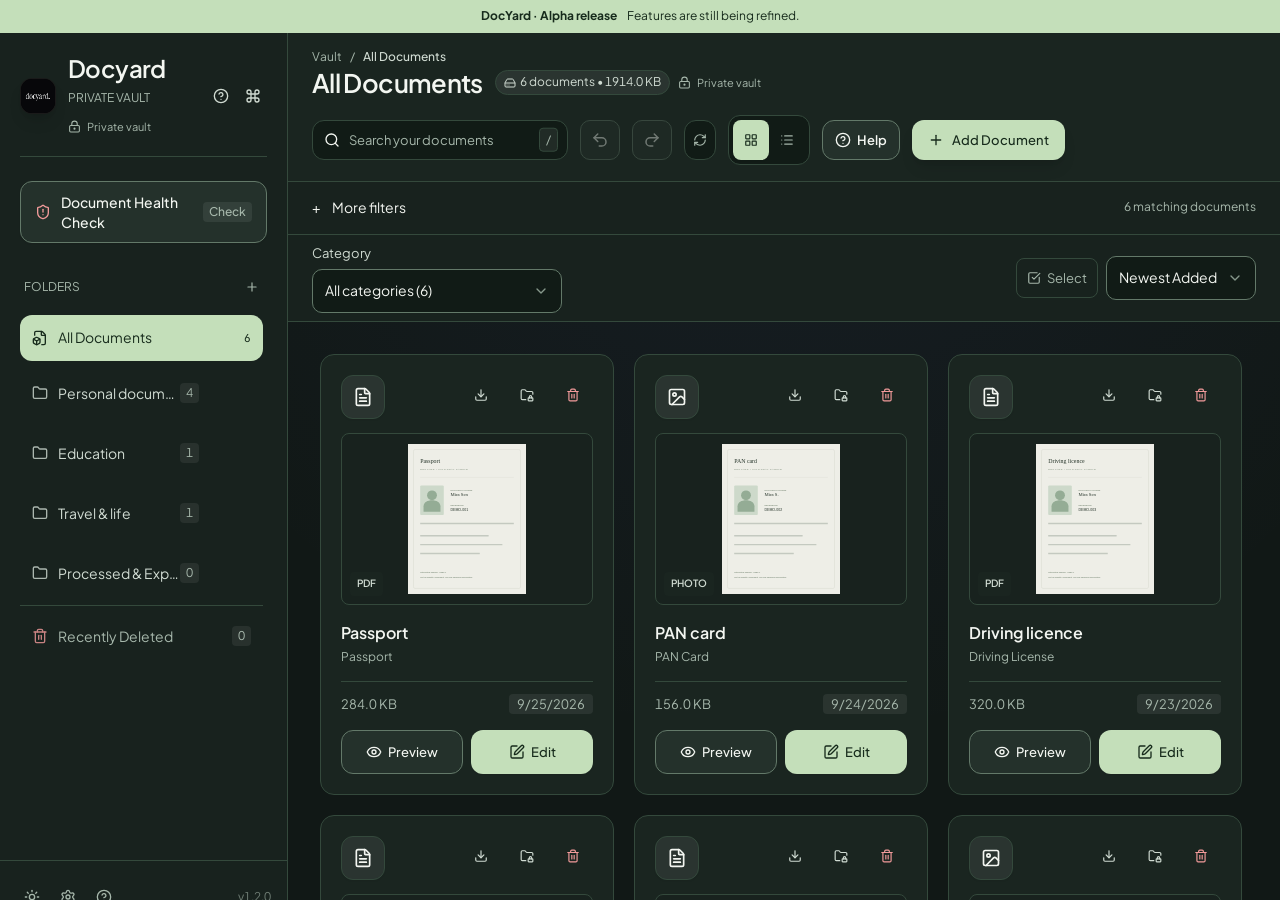
==== commit f5966bd5: "Add files via upload" ====
--- a/demo/index.html
+++ b/demo/index.html
@@ -6,9 +6,9 @@
   <meta name="robots" content="noindex">
   <meta http-equiv="Content-Security-Policy" content="default-src 'self'; script-src 'self'; style-src 'self' 'unsafe-inline'; img-src 'self' data: blob:; font-src 'self'; connect-src 'none'; object-src 'none'; base-uri 'none'">
   <title>Docyard — interactive sample vault</title>
-  <script type="module" crossorigin src="./assets/index-Bs_MzzBi.js"></script>
-  <link rel="modulepreload" crossorigin href="./assets/SettingsContext-CVryPdMy.js">
-  <link rel="stylesheet" crossorigin href="./assets/index-DLwcFjWf.css">
+  <script type="module" crossorigin src="./assets/index-HRvH3vlr.js"></script>
+  <link rel="modulepreload" crossorigin href="./assets/createLucideIcon-DBOzt3oJ.js">
+  <link rel="stylesheet" crossorigin href="./assets/index-CsuRyQF_.css">
 </head>
 <body><div id="root"></div></body>
 </html>
--- a/demo/assets/index-CsuRyQF_.css
+++ b/demo/assets/index-CsuRyQF_.css
@@ -0,0 +1 @@
+.pc-context-menu{z-index:10050;overscroll-behavior:contain;background:var(--bg-card);width:280px;max-width:calc(100vw - 16px);max-height:calc(100dvh - 16px);color:var(--text-primary);border:1px solid var(--border-medium);text-align:left;-webkit-user-select:none;user-select:none;scrollbar-width:thin;scrollbar-color:var(--border-medium) var(--bg-card);border-radius:10px;padding:6px;font-family:Plus Jakarta Sans,system-ui,sans-serif;font-size:.8125rem;line-height:1.5;position:fixed;overflow-y:auto}.pc-context-menu-title{color:var(--text-muted);white-space:nowrap;text-overflow:ellipsis;padding:8px 10px 10px;font-size:.75rem;overflow:hidden}.pc-context-menu .pc-context-menu-item{width:100%;min-height:40px;color:inherit;font:inherit;text-align:left;cursor:pointer;background:0 0;border:0;border-radius:6px;align-items:center;gap:10px;padding:8px 10px;display:flex}.pc-context-menu-label{overflow-wrap:anywhere;flex:1;min-width:0}.pc-context-menu-item svg,.pc-context-menu-icon{flex-shrink:0;width:16px}.pc-context-menu .pc-context-menu-item:focus,.pc-context-menu .pc-context-menu-item:hover:not(:disabled){background:var(--bg-card-hover);outline:none}.pc-context-menu .pc-context-menu-item:focus-visible{outline:2px solid var(--focus-color);outline-offset:-2px;box-shadow:none}.pc-context-menu .pc-context-menu-item:disabled{color:var(--text-muted);opacity:.6;cursor:default}.pc-context-menu .is-danger{color:#ffb4b4}html.light .pc-context-menu .is-danger,:root[data-theme=light] .pc-context-menu .is-danger{color:#a32222}.pc-context-menu kbd{color:var(--text-muted);font:inherit;white-space:nowrap;margin-left:auto;font-size:.7rem}.pc-context-menu-separator{background:var(--border-subtle);height:1px;margin:6px 4px}@media (forced-colors:active){.pc-context-menu{color:canvastext;background:canvas;border-color:canvastext}.pc-context-menu .pc-context-menu-item:focus{outline:2px solid highlight}.pc-context-menu .is-danger{color:linktext}.pc-context-menu-separator{background:canvastext}}@font-face{font-family:Instrument Serif;font-style:normal;font-weight:400;font-display:swap;src:url(./instrumentserif-regular-DnYpCC2O.woff2)format("woff2")}@font-face{font-family:Instrument Serif;font-style:italic;font-weight:400;font-display:swap;src:url(./instrumentserif-italic-DKMiL14s.woff2)format("woff2")}@font-face{font-family:JetBrains Mono;font-style:normal;font-weight:100 800;font-display:swap;src:url(./jetbrainsmono-variable-B9CIFXIH.woff2)format("woff2")}@font-face{font-family:JetBrains Mono;font-style:italic;font-weight:100 800;font-display:swap;src:url(./jetbrainsmono-italic-B9rkokqX.woff2)format("woff2")}@font-face{font-family:Newsreader;font-style:normal;font-weight:200 800;font-display:swap;src:url(./newsreader-normal-variable-s-izfB6B.woff2)format("woff2")}@font-face{font-family:Newsreader;font-style:italic;font-weight:200 800;font-display:swap;src:url(./newsreader-italic-variable-kJKFiXvB.woff2)format("woff2")}@font-face{font-family:Plus Jakarta Sans;font-style:normal;font-weight:200 800;font-display:swap;src:url(./plusjakartasans-variable-eXO_dkmS.woff2)format("woff2")}*,:before,:after,::backdrop{--tw-border-spacing-x:0;--tw-border-spacing-y:0;--tw-translate-x:0;--tw-translate-y:0;--tw-rotate:0;--tw-skew-x:0;--tw-skew-y:0;--tw-scale-x:1;--tw-scale-y:1;--tw-pan-x: ;--tw-pan-y: ;--tw-pinch-zoom: ;--tw-scroll-snap-strictness:proximity;--tw-gradient-from-position: ;--tw-gradient-via-position: ;--tw-gradient-to-position: ;--tw-ordinal: ;--tw-slashed-zero: ;--tw-numeric-figure: ;--tw-numeric-spacing: ;--tw-numeric-fraction: ;--tw-ring-inset: ;--tw-ring-offset-width:0px;--tw-ring-offset-color:#fff;--tw-ring-color:#3b82f680;--tw-ring-offset-shadow:0 0 #0000;--tw-ring-shadow:0 0 #0000;--tw-shadow:0 0 #0000;--tw-shadow-colored:0 0 #0000;--tw-blur: ;--tw-brightness: ;--tw-contrast: ;--tw-grayscale: ;--tw-hue-rotate: ;--tw-invert: ;--tw-saturate: ;--tw-sepia: ;--tw-drop-shadow: ;--tw-backdrop-blur: ;--tw-backdrop-brightness: ;--tw-backdrop-contrast: ;--tw-backdrop-grayscale: ;--tw-backdrop-hue-rotate: ;--tw-backdrop-invert: ;--tw-backdrop-opacity: ;--tw-backdrop-saturate: ;--tw-backdrop-sepia: ;--tw-contain-size: ;--tw-contain-layout: ;--tw-contain-paint: ;--tw-contain-style: }*,:before,:after{box-sizing:border-box;border:0 solid #e5e7eb}:before,:after{--tw-content:""}html,:host{-webkit-text-size-adjust:100%;tab-size:4;font-feature-settings:normal;font-variation-settings:normal;-webkit-tap-highlight-color:transparent;font-family:Plus Jakarta Sans,system-ui,-apple-system,sans-serif;line-height:1.5}body{line-height:inherit;margin:0}hr{height:0;color:inherit;border-top-width:1px}abbr:where([title]){-webkit-text-decoration:underline dotted;text-decoration:underline dotted}h1,h2,h3,h4,h5,h6{font-size:inherit;font-weight:inherit}a{color:inherit;-webkit-text-decoration:inherit;text-decoration:inherit}b,strong{font-weight:bolder}code,kbd,samp,pre{font-feature-settings:normal;font-variation-settings:normal;font-family:JetBrains Mono,ui-monospace,monospace;font-size:1em}small{font-size:80%}sub,sup{vertical-align:baseline;font-size:75%;line-height:0;position:relative}sub{bottom:-.25em}sup{top:-.5em}table{text-indent:0;border-color:inherit;border-collapse:collapse}button,input,optgroup,select,textarea{font-feature-settings:inherit;font-variation-settings:inherit;font-family:inherit;font-size:100%;font-weight:inherit;line-height:inherit;letter-spacing:inherit;color:inherit;margin:0;padding:0}button,select{text-transform:none}button,input:where([type=button]),input:where([type=reset]),input:where([type=submit]){-webkit-appearance:button;background-color:#0000;background-image:none}:-moz-focusring{outline:auto}:-moz-ui-invalid{box-shadow:none}progress{vertical-align:baseline}::-webkit-inner-spin-button{height:auto}::-webkit-outer-spin-button{height:auto}[type=search]{-webkit-appearance:textfield;outline-offset:-2px}::-webkit-search-decoration{-webkit-appearance:none}::-webkit-file-upload-button{-webkit-appearance:button;font:inherit}summary{display:list-item}blockquote,dl,dd,h1,h2,h3,h4,h5,h6,hr,figure,p,pre{margin:0}fieldset{margin:0;padding:0}legend{padding:0}ol,ul,menu{margin:0;padding:0;list-style:none}dialog{padding:0}textarea{resize:vertical}input::-moz-placeholder{opacity:1;color:#9ca3af}textarea::-moz-placeholder{opacity:1;color:#9ca3af}input::placeholder,textarea::placeholder{opacity:1;color:#9ca3af}button,[role=button]{cursor:pointer}:disabled{cursor:default}img,svg,video,canvas,audio,iframe,embed,object{vertical-align:middle;display:block}img,video{max-width:100%;height:auto}[hidden]:where(:not([hidden=until-found])){display:none}:root,html.dark,:root[data-theme=dark]{--bg-primary:#07070a;--bg-secondary:#0e0e13;--bg-tertiary:#16161f;--bg-card:#12121ad9;--bg-card-hover:#1c1c26f2;--bg-input:#0d0d13e6;--border-subtle:#ffffff14;--border-medium:#ffffff29;--border-strong:#ffffff5c;--text-primary:#fbfbfc;--text-secondary:#d4d4dc;--text-muted:#8e8e9c;--text-faint:#525260;--accent-solid:#fff;--accent-contrast:#07070a;--accent-hover:#e4e4ea;--badge-bg:#ffffff12;--badge-text:#f4f4f7;--glow-color:#ffffff1f;--card-shadow:0 14px 40px -12px #000000bf;--modal-backdrop:#040407d6;--ambient-accent:#6366f112}html.light,:root[data-theme=light]{--bg-primary:#fafaf7;--bg-secondary:#f2f2eb;--bg-tertiary:#e7e7df;--bg-card:#fffffff2;--bg-card-hover:#fff;--bg-input:#f5f5eef2;--border-subtle:#00000014;--border-medium:#00000029;--border-strong:#00000061;--text-primary:#111115;--text-secondary:#3f3f48;--text-muted:#71717e;--text-faint:#a1a1b0;--accent-solid:#111115;--accent-contrast:#fff;--accent-hover:#272730;--badge-bg:#0000000d;--badge-text:#181820;--glow-color:#00000014;--card-shadow:0 12px 36px -12px #00000017;--modal-backdrop:#0f0f1485;--ambient-accent:#6366f10a}:root{--safe-top:env(safe-area-inset-top,0px);--safe-bottom:env(safe-area-inset-bottom,0px);--safe-left:env(safe-area-inset-left,0px);--safe-right:env(safe-area-inset-right,0px)}*{border-color:var(--border-subtle);-webkit-tap-highlight-color:transparent}html,body,#root{width:100%;max-width:100vw;height:100%;min-height:100%;margin:0;padding:0;overflow-x:hidden}:focus-visible{outline:2.5px solid var(--accent-solid);outline-offset:3px;box-shadow:0 0 0 4px #818cf859}.skip-link{z-index:99999;background-color:var(--accent-solid);color:var(--accent-contrast);border-radius:.75rem;padding:.75rem 1.25rem;font-family:JetBrains Mono,monospace;font-size:.8125rem;font-weight:600;text-decoration:none;transition:top .2s cubic-bezier(.16,1,.3,1);position:fixed;top:-120px;left:1rem;box-shadow:0 10px 30px #00000080}.skip-link:focus{top:calc(1rem + var(--safe-top));outline-offset:2px;outline:3px solid #38bdf8}.touch-target-min{min-width:44px;min-height:44px}.safe-pb-nav{padding-bottom:calc(5.75rem + var(--safe-bottom,env(safe-area-inset-bottom,0px)))}.momentum-scroll{-webkit-overflow-scrolling:touch;overscroll-behavior-y:contain;scrollbar-gutter:stable}body{background-color:var(--bg-primary);color:var(--text-primary);font-feature-settings:"cv02", "cv03", "cv04", "cv11";-webkit-font-smoothing:antialiased;-moz-osx-font-smoothing:grayscale;text-rendering:optimizelegibility;touch-action:manipulation;-webkit-overflow-scrolling:touch;font-family:Newsreader,Georgia,serif;transition:background-color .25s,color .25s;overflow-x:hidden}.container{width:100%}@media (width>=640px){.container{max-width:640px}}@media (width>=768px){.container{max-width:768px}}@media (width>=1024px){.container{max-width:1024px}}@media (width>=1280px){.container{max-width:1280px}}@media (width>=1536px){.container{max-width:1536px}}.sr-only{clip:rect(0, 0, 0, 0);white-space:nowrap;border-width:0;width:1px;height:1px;margin:-1px;padding:0;position:absolute;overflow:hidden}.pointer-events-none{pointer-events:none}.pointer-events-auto{pointer-events:auto}.visible{visibility:visible}.static{position:static}.fixed{position:fixed}.absolute{position:absolute}.relative{position:relative}.sticky{position:sticky}.-inset-2{inset:-.5rem}.inset-0{inset:0}.-top-3{top:-.75rem}.bottom-0{bottom:0}.bottom-\[calc\(5\.25rem\+var\(--safe-bottom\)\)\]{bottom:calc(5.25rem + var(--safe-bottom))}.bottom-\[calc\(5\.5rem\+var\(--safe-bottom\)\)\]{bottom:calc(5.5rem + var(--safe-bottom))}.bottom-full{bottom:100%}.left-0{left:0}.left-1\/2{left:50%}.left-2\.5{left:.625rem}.left-3{left:.75rem}.left-3\.5{left:.875rem}.left-full{left:100%}.right-0{right:0}.right-2{right:.5rem}.right-2\.5{right:.625rem}.right-3{right:.75rem}.right-full{right:100%}.top-0{top:0}.top-1\/2{top:50%}.top-\[58px\]{top:58px}.top-full{top:100%}.z-10{z-index:10}.z-20{z-index:20}.z-30{z-index:30}.z-40{z-index:40}.z-50{z-index:50}.z-\[100\]{z-index:100}.z-\[60\]{z-index:60}.order-1{order:1}.order-2{order:2}.order-3{order:3}.mx-auto{margin-left:auto;margin-right:auto}.my-auto{margin-top:auto;margin-bottom:auto}.mb-1{margin-bottom:.25rem}.mb-1\.5{margin-bottom:.375rem}.mb-2{margin-bottom:.5rem}.mb-2\.5{margin-bottom:.625rem}.mb-3{margin-bottom:.75rem}.mb-3\.5{margin-bottom:.875rem}.mb-4{margin-bottom:1rem}.mb-5{margin-bottom:1.25rem}.mb-6{margin-bottom:1.5rem}.ml-2{margin-left:.5rem}.ml-3{margin-left:.75rem}.mr-2{margin-right:.5rem}.mt-0\.5{margin-top:.125rem}.mt-1{margin-top:.25rem}.mt-1\.5{margin-top:.375rem}.mt-2{margin-top:.5rem}.mt-3{margin-top:.75rem}.mt-4{margin-top:1rem}.mt-5{margin-top:1.25rem}.mt-auto{margin-top:auto}.block{display:block}.inline{display:inline}.flex{display:flex}.inline-flex{display:inline-flex}.table{display:table}.grid{display:grid}.contents{display:contents}.hidden{display:none}.h-0\.5{height:.125rem}.h-1{height:.25rem}.h-1\.5{height:.375rem}.h-10{height:2.5rem}.h-11{height:2.75rem}.h-12{height:3rem}.h-14{height:3.5rem}.h-16{height:4rem}.h-2{height:.5rem}.h-20{height:5rem}.h-28{height:7rem}.h-3{height:.75rem}.h-3\.5{height:.875rem}.h-4{height:1rem}.h-5{height:1.25rem}.h-6{height:1.5rem}.h-64{height:16rem}.h-8{height:2rem}.h-9{height:2.25rem}.h-full{height:100%}.h-screen{height:100vh}.max-h-56{max-height:14rem}.max-h-96{max-height:24rem}.max-h-\[100dvh\]{max-height:100dvh}.max-h-\[380px\]{max-height:380px}.max-h-\[50vh\]{max-height:50vh}.max-h-\[520px\]{max-height:520px}.max-h-\[85vh\]{max-height:85vh}.max-h-\[90dvh\]{max-height:90dvh}.max-h-\[calc\(100vh-320px\)\]{max-height:calc(100vh - 320px)}.min-h-0{min-height:0}.min-h-\[100dvh\]{min-height:100dvh}.min-h-\[360px\]{min-height:360px}.min-h-\[380px\]{min-height:380px}.min-h-\[60vh\]{min-height:60vh}.min-h-screen{min-height:100vh}.w-10{width:2.5rem}.w-11{width:2.75rem}.w-12{width:3rem}.w-14{width:3.5rem}.w-16{width:4rem}.w-2{width:.5rem}.w-20{width:5rem}.w-24{width:6rem}.w-28{width:7rem}.w-3{width:.75rem}.w-3\.5{width:.875rem}.w-4{width:1rem}.w-5{width:1.25rem}.w-6{width:1.5rem}.w-72{width:18rem}.w-8{width:2rem}.w-9{width:2.25rem}.w-\[calc\(100\%-2rem\)\]{width:calc(100% - 2rem)}.w-full{width:100%}.w-px{width:1px}.min-w-0{min-width:0}.max-w-2xl{max-width:42rem}.max-w-4xl{max-width:56rem}.max-w-7xl{max-width:80rem}.max-w-\[120px\]{max-width:120px}.max-w-\[280px\]{max-width:280px}.max-w-\[80vw\]{max-width:80vw}.max-w-\[90px\]{max-width:90px}.max-w-\[95vw\]{max-width:95vw}.max-w-lg{max-width:32rem}.max-w-md{max-width:28rem}.max-w-sm{max-width:24rem}.max-w-xl{max-width:36rem}.max-w-xs{max-width:20rem}.flex-1{flex:1}.shrink-0{flex-shrink:0}.border-collapse{border-collapse:collapse}.-translate-x-1\/2{--tw-translate-x:-50%;transform:translate(var(--tw-translate-x), var(--tw-translate-y)) rotate(var(--tw-rotate)) skewX(var(--tw-skew-x)) skewY(var(--tw-skew-y)) scaleX(var(--tw-scale-x)) scaleY(var(--tw-scale-y))}.-translate-y-1\/2{--tw-translate-y:-50%;transform:translate(var(--tw-translate-x), var(--tw-translate-y)) rotate(var(--tw-rotate)) skewX(var(--tw-skew-x)) skewY(var(--tw-skew-y)) scaleX(var(--tw-scale-x)) scaleY(var(--tw-scale-y))}.translate-x-0{--tw-translate-x:0px;transform:translate(var(--tw-translate-x), var(--tw-translate-y)) rotate(var(--tw-rotate)) skewX(var(--tw-skew-x)) skewY(var(--tw-skew-y)) scaleX(var(--tw-scale-x)) scaleY(var(--tw-scale-y))}.translate-x-6{--tw-translate-x:1.5rem;transform:translate(var(--tw-translate-x), var(--tw-translate-y)) rotate(var(--tw-rotate)) skewX(var(--tw-skew-x)) skewY(var(--tw-skew-y)) scaleX(var(--tw-scale-x)) scaleY(var(--tw-scale-y))}.scale-110{--tw-scale-x:1.1;--tw-scale-y:1.1;transform:translate(var(--tw-translate-x), var(--tw-translate-y)) rotate(var(--tw-rotate)) skewX(var(--tw-skew-x)) skewY(var(--tw-skew-y)) scaleX(var(--tw-scale-x)) scaleY(var(--tw-scale-y))}.transform{transform:translate(var(--tw-translate-x), var(--tw-translate-y)) rotate(var(--tw-rotate)) skewX(var(--tw-skew-x)) skewY(var(--tw-skew-y)) scaleX(var(--tw-scale-x)) scaleY(var(--tw-scale-y))}@keyframes pulse{50%{opacity:.5}}.animate-pulse{animation:2s cubic-bezier(.4,0,.6,1) infinite pulse}@keyframes spin{to{transform:rotate(360deg)}}.animate-spin{animation:1s linear infinite spin}.cursor-not-allowed{cursor:not-allowed}.cursor-pointer{cursor:pointer}.select-none{-webkit-user-select:none;user-select:none}.select-text{-webkit-user-select:text;user-select:text}.resize{resize:both}.grid-cols-1{grid-template-columns:repeat(1,minmax(0,1fr))}.grid-cols-2{grid-template-columns:repeat(2,minmax(0,1fr))}.grid-cols-3{grid-template-columns:repeat(3,minmax(0,1fr))}.flex-col{flex-direction:column}.flex-wrap{flex-wrap:wrap}.items-start{align-items:flex-start}.items-end{align-items:flex-end}.items-center{align-items:center}.items-stretch{align-items:stretch}.justify-end{justify-content:flex-end}.justify-center{justify-content:center}.justify-between{justify-content:space-between}.justify-around{justify-content:space-around}.gap-0\.5{gap:.125rem}.gap-1{gap:.25rem}.gap-1\.5{gap:.375rem}.gap-2{gap:.5rem}.gap-2\.5{gap:.625rem}.gap-3{gap:.75rem}.gap-3\.5{gap:.875rem}.gap-4{gap:1rem}.gap-8{gap:2rem}.space-y-1>:not([hidden])~:not([hidden]){--tw-space-y-reverse:0;margin-top:calc(.25rem * calc(1 - var(--tw-space-y-reverse)));margin-bottom:calc(.25rem * var(--tw-space-y-reverse))}.space-y-1\.5>:not([hidden])~:not([hidden]){--tw-space-y-reverse:0;margin-top:calc(.375rem * calc(1 - var(--tw-space-y-reverse)));margin-bottom:calc(.375rem * var(--tw-space-y-reverse))}.space-y-2>:not([hidden])~:not([hidden]){--tw-space-y-reverse:0;margin-top:calc(.5rem * calc(1 - var(--tw-space-y-reverse)));margin-bottom:calc(.5rem * var(--tw-space-y-reverse))}.space-y-2\.5>:not([hidden])~:not([hidden]){--tw-space-y-reverse:0;margin-top:calc(.625rem * calc(1 - var(--tw-space-y-reverse)));margin-bottom:calc(.625rem * var(--tw-space-y-reverse))}.space-y-3>:not([hidden])~:not([hidden]){--tw-space-y-reverse:0;margin-top:calc(.75rem * calc(1 - var(--tw-space-y-reverse)));margin-bottom:calc(.75rem * var(--tw-space-y-reverse))}.space-y-4>:not([hidden])~:not([hidden]){--tw-space-y-reverse:0;margin-top:calc(1rem * calc(1 - var(--tw-space-y-reverse)));margin-bottom:calc(1rem * var(--tw-space-y-reverse))}.space-y-5>:not([hidden])~:not([hidden]){--tw-space-y-reverse:0;margin-top:calc(1.25rem * calc(1 - var(--tw-space-y-reverse)));margin-bottom:calc(1.25rem * var(--tw-space-y-reverse))}.space-y-6>:not([hidden])~:not([hidden]){--tw-space-y-reverse:0;margin-top:calc(1.5rem * calc(1 - var(--tw-space-y-reverse)));margin-bottom:calc(1.5rem * var(--tw-space-y-reverse))}.divide-y>:not([hidden])~:not([hidden]){--tw-divide-y-reverse:0;border-top-width:calc(1px * calc(1 - var(--tw-divide-y-reverse)));border-bottom-width:calc(1px * var(--tw-divide-y-reverse))}.divide-\[var\(--border-subtle\)\]>:not([hidden])~:not([hidden]){border-color:var(--border-subtle)}.self-end{align-self:flex-end}.overflow-hidden{overflow:hidden}.overflow-x-auto{overflow-x:auto}.overflow-y-auto{overflow-y:auto}.truncate{text-overflow:ellipsis;white-space:nowrap;overflow:hidden}.whitespace-normal{white-space:normal}.whitespace-nowrap{white-space:nowrap}.whitespace-pre-wrap{white-space:pre-wrap}.rounded{border-radius:.25rem}.rounded-2xl{border-radius:1rem}.rounded-3xl{border-radius:1.5rem}.rounded-full{border-radius:9999px}.rounded-lg{border-radius:.5rem}.rounded-md{border-radius:.375rem}.rounded-xl{border-radius:.75rem}.rounded-t-3xl{border-top-left-radius:1.5rem;border-top-right-radius:1.5rem}.border{border-width:1px}.border-2{border-width:2px}.border-4{border-width:4px}.border-b{border-bottom-width:1px}.border-r{border-right-width:1px}.border-t{border-top-width:1px}.border-dashed{border-style:dashed}.border-\[var\(--accent-contrast\)\]{border-color:var(--accent-contrast)}.border-\[var\(--accent-solid\)\]{border-color:var(--accent-solid)}.border-\[var\(--bg-primary\)\]{border-color:var(--bg-primary)}.border-\[var\(--border-medium\)\]{border-color:var(--border-medium)}.border-\[var\(--border-strong\)\]{border-color:var(--border-strong)}.border-\[var\(--border-subtle\)\]{border-color:var(--border-subtle)}.border-amber-400{--tw-border-opacity:1;border-color:rgb(251 191 36/var(--tw-border-opacity,1))}.border-amber-400\/30{border-color:#fbbf244d}.border-amber-500\/20{border-color:#f59e0b33}.border-emerald-500\/20{border-color:#10b98133}.border-rose-500\/20{border-color:#f43f5e33}.border-rose-500\/30{border-color:#f43f5e4d}.border-transparent{border-color:#0000}.border-white\/10{border-color:#ffffff1a}.border-t-transparent{border-top-color:#0000}.bg-\[var\(--accent-contrast\)\]{background-color:var(--accent-contrast)}.bg-\[var\(--accent-solid\)\]{background-color:var(--accent-solid)}.bg-\[var\(--badge-bg\)\]{background-color:var(--badge-bg)}.bg-\[var\(--bg-card\)\]{background-color:var(--bg-card)}.bg-\[var\(--bg-input\)\]{background-color:var(--bg-input)}.bg-\[var\(--bg-primary\)\]{background-color:var(--bg-primary)}.bg-\[var\(--bg-secondary\)\]{background-color:var(--bg-secondary)}.bg-\[var\(--border-medium\)\]{background-color:var(--border-medium)}.bg-\[var\(--border-strong\)\]{background-color:var(--border-strong)}.bg-\[var\(--modal-backdrop\)\]{background-color:var(--modal-backdrop)}.bg-\[var\(--text-muted\)\]{background-color:var(--text-muted)}.bg-amber-500\/10{background-color:#f59e0b1a}.bg-black{--tw-bg-opacity:1;background-color:rgb(0 0 0/var(--tw-bg-opacity,1))}.bg-black\/80{background-color:#000c}.bg-emerald-500\/10{background-color:#10b9811a}.bg-rose-500\/10{background-color:#f43f5e1a}.bg-rose-500\/15{background-color:#f43f5e26}.bg-rose-500\/20{background-color:#f43f5e33}.bg-transparent{background-color:#0000}.stroke-\[2\.5\]{stroke-width:2.5px}.object-contain{-o-object-fit:contain;object-fit:contain}.p-0{padding:0}.p-0\.5{padding:.125rem}.p-1{padding:.25rem}.p-1\.5{padding:.375rem}.p-2{padding:.5rem}.p-2\.5{padding:.625rem}.p-3{padding:.75rem}.p-3\.5{padding:.875rem}.p-4{padding:1rem}.p-5{padding:1.25rem}.p-6{padding:1.5rem}.p-8{padding:2rem}.px-1{padding-left:.25rem;padding-right:.25rem}.px-1\.5{padding-left:.375rem;padding-right:.375rem}.px-2{padding-left:.5rem;padding-right:.5rem}.px-2\.5{padding-left:.625rem;padding-right:.625rem}.px-3{padding-left:.75rem;padding-right:.75rem}.px-3\.5{padding-left:.875rem;padding-right:.875rem}.px-4{padding-left:1rem;padding-right:1rem}.px-5{padding-left:1.25rem;padding-right:1.25rem}.py-0\.5{padding-top:.125rem;padding-bottom:.125rem}.py-1{padding-top:.25rem;padding-bottom:.25rem}.py-1\.5{padding-top:.375rem;padding-bottom:.375rem}.py-12{padding-top:3rem;padding-bottom:3rem}.py-16{padding-top:4rem;padding-bottom:4rem}.py-2{padding-top:.5rem;padding-bottom:.5rem}.py-2\.5{padding-top:.625rem;padding-bottom:.625rem}.py-3{padding-top:.75rem;padding-bottom:.75rem}.py-3\.5{padding-top:.875rem;padding-bottom:.875rem}.py-4{padding-top:1rem;padding-bottom:1rem}.py-6{padding-top:1.5rem;padding-bottom:1.5rem}.py-8{padding-top:2rem;padding-bottom:2rem}.pb-1{padding-bottom:.25rem}.pb-2{padding-bottom:.5rem}.pb-3{padding-bottom:.75rem}.pb-4{padding-bottom:1rem}.pb-\[calc\(0\.5rem\+var\(--safe-bottom\)\)\]{padding-bottom:calc(.5rem + var(--safe-bottom))}.pb-\[calc\(0\.65rem\+var\(--safe-bottom\)\)\]{padding-bottom:calc(.65rem + var(--safe-bottom))}.pb-\[calc\(1\.5rem\+var\(--safe-bottom\)\)\]{padding-bottom:calc(1.5rem + var(--safe-bottom))}.pb-\[calc\(1rem\+var\(--safe-bottom\)\)\]{padding-bottom:calc(1rem + var(--safe-bottom))}.pl-10{padding-left:2.5rem}.pl-7{padding-left:1.75rem}.pl-8{padding-left:2rem}.pr-1{padding-right:.25rem}.pr-3{padding-right:.75rem}.pr-4{padding-right:1rem}.pr-6{padding-right:1.5rem}.pt-1{padding-top:.25rem}.pt-2{padding-top:.5rem}.pt-20{padding-top:5rem}.pt-3{padding-top:.75rem}.pt-4{padding-top:1rem}.text-left{text-align:left}.text-center{text-align:center}.text-right{text-align:right}.font-display{font-family:Instrument Serif,Georgia,serif}.font-mono{font-family:JetBrains Mono,ui-monospace,monospace}.text-2xl{font-size:1.5rem;line-height:2rem}.text-3xl{font-size:1.875rem;line-height:2.25rem}.text-4xl{font-size:2.25rem;line-height:2.5rem}.text-\[10px\]{font-size:10px}.text-\[11px\]{font-size:11px}.text-base{font-size:1rem;line-height:1.5rem}.text-lg{font-size:1.125rem;line-height:1.75rem}.text-sm{font-size:.875rem;line-height:1.25rem}.text-xl{font-size:1.25rem;line-height:1.75rem}.text-xs{font-size:.75rem;line-height:1rem}.font-bold{font-weight:700}.font-medium{font-weight:500}.font-normal{font-weight:400}.font-semibold{font-weight:600}.uppercase{text-transform:uppercase}.italic{font-style:italic}.leading-none{line-height:1}.leading-relaxed{line-height:1.625}.tracking-tight{letter-spacing:-.025em}.tracking-wide{letter-spacing:.025em}.tracking-wider{letter-spacing:.05em}.tracking-widest{letter-spacing:.1em}.text-\[var\(--accent-contrast\)\]{color:var(--accent-contrast)}.text-\[var\(--accent-solid\)\]{color:var(--accent-solid)}.text-\[var\(--text-muted\)\]{color:var(--text-muted)}.text-\[var\(--text-primary\)\]{color:var(--text-primary)}.text-\[var\(--text-secondary\)\]{color:var(--text-secondary)}.text-amber-300{--tw-text-opacity:1;color:rgb(252 211 77/var(--tw-text-opacity,1))}.text-amber-400{--tw-text-opacity:1;color:rgb(251 191 36/var(--tw-text-opacity,1))}.text-emerald-400{--tw-text-opacity:1;color:rgb(52 211 153/var(--tw-text-opacity,1))}.text-indigo-400{--tw-text-opacity:1;color:rgb(129 140 248/var(--tw-text-opacity,1))}.text-red-300{--tw-text-opacity:1;color:rgb(252 165 165/var(--tw-text-opacity,1))}.text-red-400{--tw-text-opacity:1;color:rgb(248 113 113/var(--tw-text-opacity,1))}.text-rose-300{--tw-text-opacity:1;color:rgb(253 164 175/var(--tw-text-opacity,1))}.text-rose-400{--tw-text-opacity:1;color:rgb(251 113 133/var(--tw-text-opacity,1))}.text-sky-400{--tw-text-opacity:1;color:rgb(56 189 248/var(--tw-text-opacity,1))}.text-white{--tw-text-opacity:1;color:rgb(255 255 255/var(--tw-text-opacity,1))}.antialiased{-webkit-font-smoothing:antialiased;-moz-osx-font-smoothing:grayscale}.placeholder-\[var\(--text-muted\)\]::placeholder{color:var(--text-muted)}.accent-\[var\(--accent-solid\)\]{accent-color:var(--accent-solid)}.opacity-0{opacity:0}.opacity-20{opacity:.2}.opacity-30{opacity:.3}.opacity-40{opacity:.4}.opacity-50{opacity:.5}.opacity-60{opacity:.6}.opacity-75{opacity:.75}.opacity-80{opacity:.8}.shadow-2xl{--tw-shadow:0 25px 50px -12px #00000040;--tw-shadow-colored:0 25px 50px -12px var(--tw-shadow-color);box-shadow:var(--tw-ring-offset-shadow,0 0 #0000), var(--tw-ring-shadow,0 0 #0000), var(--tw-shadow)}.shadow-\[0_0_12px_var\(--accent-solid\)\]{--tw-shadow:0 0 12px var(--accent-solid);--tw-shadow-colored:0 0 12px var(--tw-shadow-color);box-shadow:var(--tw-ring-offset-shadow,0 0 #0000), var(--tw-ring-shadow,0 0 #0000), var(--tw-shadow)}.shadow-inner{--tw-shadow:inset 0 2px 4px 0 #0000000d;--tw-shadow-colored:inset 0 2px 4px 0 var(--tw-shadow-color);box-shadow:var(--tw-ring-offset-shadow,0 0 #0000), var(--tw-ring-shadow,0 0 #0000), var(--tw-shadow)}.shadow-lg{--tw-shadow:0 10px 15px -3px #0000001a, 0 4px 6px -4px #0000001a;--tw-shadow-colored:0 10px 15px -3px var(--tw-shadow-color), 0 4px 6px -4px var(--tw-shadow-color);box-shadow:var(--tw-ring-offset-shadow,0 0 #0000), var(--tw-ring-shadow,0 0 #0000), var(--tw-shadow)}.shadow-md{--tw-shadow:0 4px 6px -1px #0000001a, 0 2px 4px -2px #0000001a;--tw-shadow-colored:0 4px 6px -1px var(--tw-shadow-color), 0 2px 4px -2px var(--tw-shadow-color);box-shadow:var(--tw-ring-offset-shadow,0 0 #0000), var(--tw-ring-shadow,0 0 #0000), var(--tw-shadow)}.shadow-sm{--tw-shadow:0 1px 2px 0 #0000000d;--tw-shadow-colored:0 1px 2px 0 var(--tw-shadow-color);box-shadow:var(--tw-ring-offset-shadow,0 0 #0000), var(--tw-ring-shadow,0 0 #0000), var(--tw-shadow)}.shadow-xl{--tw-shadow:0 20px 25px -5px #0000001a, 0 8px 10px -6px #0000001a;--tw-shadow-colored:0 20px 25px -5px var(--tw-shadow-color), 0 8px 10px -6px var(--tw-shadow-color);box-shadow:var(--tw-ring-offset-shadow,0 0 #0000), var(--tw-ring-shadow,0 0 #0000), var(--tw-shadow)}.ring{--tw-ring-offset-shadow:var(--tw-ring-inset) 0 0 0 var(--tw-ring-offset-width) var(--tw-ring-offset-color);--tw-ring-shadow:var(--tw-ring-inset) 0 0 0 calc(3px + var(--tw-ring-offset-width)) var(--tw-ring-color);box-shadow:var(--tw-ring-offset-shadow), var(--tw-ring-shadow), var(--tw-shadow,0 0 #0000)}.ring-2{--tw-ring-offset-shadow:var(--tw-ring-inset) 0 0 0 var(--tw-ring-offset-width) var(--tw-ring-offset-color);--tw-ring-shadow:var(--tw-ring-inset) 0 0 0 calc(2px + var(--tw-ring-offset-width)) var(--tw-ring-color);box-shadow:var(--tw-ring-offset-shadow), var(--tw-ring-shadow), var(--tw-shadow,0 0 #0000)}.ring-\[var\(--accent-solid\)\]{--tw-ring-color:var(--accent-solid)}.blur{--tw-blur:blur(8px);filter:var(--tw-blur) var(--tw-brightness) var(--tw-contrast) var(--tw-grayscale) var(--tw-hue-rotate) var(--tw-invert) var(--tw-saturate) var(--tw-sepia) var(--tw-drop-shadow)}.blur-xl{--tw-blur:blur(24px);filter:var(--tw-blur) var(--tw-brightness) var(--tw-contrast) var(--tw-grayscale) var(--tw-hue-rotate) var(--tw-invert) var(--tw-saturate) var(--tw-sepia) var(--tw-drop-shadow)}.filter{filter:var(--tw-blur) var(--tw-brightness) var(--tw-contrast) var(--tw-grayscale) var(--tw-hue-rotate) var(--tw-invert) var(--tw-saturate) var(--tw-sepia) var(--tw-drop-shadow)}.transition{transition-property:color,background-color,border-color,text-decoration-color,fill,stroke,opacity,box-shadow,transform,filter,-webkit-backdrop-filter,backdrop-filter;transition-duration:.15s;transition-timing-function:cubic-bezier(.4,0,.2,1)}.transition-all{transition-property:all;transition-duration:.15s;transition-timing-function:cubic-bezier(.4,0,.2,1)}.transition-colors{transition-property:color,background-color,border-color,text-decoration-color,fill,stroke;transition-duration:.15s;transition-timing-function:cubic-bezier(.4,0,.2,1)}.transition-transform{transition-property:transform;transition-duration:.15s;transition-timing-function:cubic-bezier(.4,0,.2,1)}.duration-200{transition-duration:.2s}.duration-300{transition-duration:.3s}html[data-font-scale=compact]{font-size:14px}html[data-font-scale=comfortable]{font-size:16px}html[data-font-scale=spacious]{font-size:18px}.font-display,.font-secondary{letter-spacing:-.02em;font-family:Instrument Serif,Georgia,serif;font-weight:400}.font-primary,.font-serif{font-family:Newsreader,Georgia,serif}.font-mono{font-feature-settings:"tnum" 1, "zero" 1;font-family:JetBrains Mono,ui-monospace,SFMono-Regular,Menlo,monospace}.font-sans{font-family:Plus Jakarta Sans,system-ui,-apple-system,sans-serif}.glass-panel{background:var(--bg-card);border:1px solid var(--border-subtle)}.glass-panel-hover{transition:background-color .25s cubic-bezier(.16,1,.3,1)}.glass-panel-hover:hover{background:var(--bg-card-hover);border-color:var(--border-medium);box-shadow:0 16px 36px -10px var(--glow-color)}.ambient-glow{background:radial-gradient(circle at 50% 0%, var(--ambient-accent) 0%, transparent 70%)}.btn-accent{background-color:var(--accent-solid);color:var(--accent-contrast);justify-content:center;align-items:center;font-family:Newsreader,Georgia,serif;font-size:.925rem;font-weight:500;transition:background-color .15s,opacity .15s,box-shadow .15s,transform .1s;display:inline-flex}.btn-accent:hover{opacity:.93;box-shadow:0 4px 18px -3px var(--glow-color)}.btn-accent:active{transform:scale(.98)}.btn-secondary{background-color:var(--bg-tertiary);color:var(--text-primary);border:1px solid var(--border-medium);justify-content:center;align-items:center;font-family:Newsreader,Georgia,serif;transition:background-color .15s,border-color .15s,color .15s,transform .1s;display:inline-flex}.btn-secondary:hover{border-color:var(--border-strong);background-color:var(--bg-card-hover);color:var(--text-primary)}.btn-secondary:active{transform:scale(.98)}.btn-ghost{color:var(--text-secondary);justify-content:center;align-items:center;transition:color .15s,background-color .15s;display:inline-flex}.btn-ghost:hover{color:var(--text-primary);background-color:var(--badge-bg)}.btn-danger{color:#ef4444;background-color:#ef44441f;border:1px solid #ef444440;justify-content:center;align-items:center;font-family:Newsreader,Georgia,serif;transition:background-color .15s,border-color .15s,transform .1s;display:inline-flex}.btn-danger:hover{background-color:#ef444438;border-color:#ef444473}.btn-danger:active{transform:scale(.98)}.modal-backdrop-base{opacity:0;transition:opacity .18s ease-out}.modal-backdrop-base.is-visible{opacity:1}.modal-dialog-base{opacity:0;transition:opacity .18s ease-out,transform .18s ease-out;transform:translateY(12px)scale(.98)}@media (width<=639px){.modal-dialog-base{transform:translateY(28px)}}.modal-dialog-base.is-visible{opacity:1;transform:translateY(0)scale(1)}.modal-backdrop-enter{opacity:1;transition:opacity .18s ease-out}.modal-backdrop-exit{opacity:0;transition:opacity .16s ease-in}.modal-content-enter{opacity:1;transition:opacity .2s cubic-bezier(.16,1,.3,1),transform .2s cubic-bezier(.16,1,.3,1);transform:translate(0,0)scale(1)}.modal-content-exit{opacity:0;transition:opacity .16s ease-in,transform .16s ease-in;transform:translateY(10px)scale(.97)}.vault-card{background-color:var(--bg-card);border:1px solid var(--border-subtle);box-shadow:var(--card-shadow);backface-visibility:hidden;border-radius:1.125rem;transition:transform .2s cubic-bezier(.16,1,.3,1),border-color .2s,box-shadow .2s,background-color .2s;position:relative}.vault-card:hover{border-color:var(--border-medium);box-shadow:0 16px 36px -10px var(--glow-color);transform:translateY(-2px)}.dropzone-active{transform:scale(1.008);border-color:var(--accent-solid)!important;background:var(--glow-color)!important}@keyframes pulseGlow{0%,to{box-shadow:0 0 25px 0 var(--glow-color)}50%{box-shadow:0 0 50px 8px var(--glow-color)}}.dropzone-pulsate{animation:2s ease-in-out infinite pulseGlow}::-webkit-scrollbar{width:6px;height:6px}::-webkit-scrollbar-track{background:0 0}::-webkit-scrollbar-thumb{background:var(--border-medium);border-radius:9999px}::-webkit-scrollbar-thumb:hover{background:var(--border-strong)}@media (prefers-reduced-motion:reduce){*,:before,:after{scroll-behavior:auto!important;transition-duration:.01ms!important;animation-duration:.01ms!important;animation-iteration-count:1!important}}[data-reduced-motion=true] *,[data-reduced-motion=true] :before,[data-reduced-motion=true] :after{scroll-behavior:auto!important;transition-duration:.01ms!important;animation-duration:.01ms!important;animation-iteration-count:1!important}@keyframes shimmer{0%{background-position:-200% 0}to{background-position:200% 0}}.skeleton-shimmer{background:linear-gradient(90deg, var(--bg-tertiary) 25%, var(--border-medium) 37%, var(--bg-tertiary) 63%);background-size:200% 100%;animation:1.6s infinite shimmer}.health-meter-circle{transform-origin:50%;transition:stroke-dashoffset 1.4s cubic-bezier(.16,1,.3,1);transform:rotate(-90deg)}@keyframes sheetSlideUp{0%{opacity:.85;transform:translateY(100%)}to{opacity:1;transform:translateY(0)}}@keyframes drawerSlideLeft{0%{transform:translate(-100%)}to{transform:translate(0)}}@keyframes fadeInOverlay{0%{opacity:0}to{opacity:1}}.animate-sheet-up{animation:.26s cubic-bezier(.16,1,.3,1) forwards sheetSlideUp}.animate-drawer-left{animation:.28s cubic-bezier(.16,1,.3,1) forwards drawerSlideLeft}.animate-fade-in{animation:.2s ease-out forwards fadeInOverlay}.tap-feedback{-webkit-user-select:none;user-select:none;transition:transform .12s cubic-bezier(.16,1,.3,1),opacity .12s}.tap-feedback:active{opacity:.88;transform:scale(.96)}.no-scrollbar::-webkit-scrollbar{display:none}.no-scrollbar{-ms-overflow-style:none;scrollbar-width:none}button,a,input,select,textarea,[role=button],summary{touch-action:manipulation}.interactive-card{transition:transform .18s cubic-bezier(.16,1,.3,1),box-shadow .18s,border-color .18s}.interactive-card:active{transform:scale(.985)translateZ(0)}.badge-engine{letter-spacing:.02em;-webkit-user-select:none;user-select:none;border-radius:9999px;align-items:center;gap:.375rem;padding:.2rem .6rem;font-family:JetBrains Mono,monospace;font-size:.6875rem;font-weight:500;transition:background-color .2s,border-color .2s;display:inline-flex}.badge-engine-rust{color:#ea580c;background:#f973161f;border:1px solid #f9731647}:root[data-theme=dark] .badge-engine-rust,html.dark .badge-engine-rust{color:#fb923c;background:#f9731626;border:1px solid #f9731659}.badge-engine-android{color:#16a34a;background:#22c55e1f;border:1px solid #22c55e47}:root[data-theme=dark] .badge-engine-android,html.dark .badge-engine-android{color:#4ade80;background:#22c55e26;border:1px solid #22c55e59}html{--lightningcss-light: ;--lightningcss-dark:initial;color-scheme:dark}html.light{--lightningcss-light:initial;--lightningcss-dark: ;color-scheme:light}button:disabled{cursor:not-allowed;opacity:.5}button,a,input,select,textarea{-webkit-tap-highlight-color:transparent}.route-loading{min-height:100dvh;color:var(--text-secondary);background:var(--bg-primary);flex-direction:column;justify-content:center;align-items:center;gap:20px;padding:24px;display:flex}.route-loading-mark{border:1px solid var(--border-medium);border-radius:16px;place-items:center;width:56px;height:56px;font:18px JetBrains Mono,monospace;display:grid}.route-loading-track{background:var(--border-medium);width:100px;height:2px;overflow:hidden}.route-loading-track:after{content:"";background:var(--text-primary);width:40%;height:100%;animation:1s ease-in-out infinite alternate loading-track;display:block}@keyframes loading-track{to{transform:translate(150%)}}.dialog-loading{z-index:90;border:1px solid var(--border-medium);background:var(--bg-secondary);border-radius:12px;padding:12px 24px;position:fixed;bottom:100px;left:50%;transform:translate(-50%)}.app-dialog{overscroll-behavior:contain;background:var(--bg-secondary);max-height:min(90dvh,960px);animation:.18s ease-out dialog-enter}@keyframes dialog-enter{0%{opacity:0;transform:translateY(12px)scale(.99)}to{opacity:1;transform:none}}.vault-content{overscroll-behavior-y:contain;scrollbar-gutter:stable}.vault-card{box-shadow:0 4px 18px -12px #00000059}.vault-all-folder{text-align:left;border-radius:12px;align-items:center;gap:10px;width:100%;padding:12px;font-size:14px;display:flex}.vault-all-folder>span:last-child{margin-left:auto;font:11px JetBrains Mono,monospace}.vault-all-folder.is-active{color:var(--accent-contrast);background:var(--accent-solid)}.vault-error{border:1px solid #eaa36955;border-radius:16px;flex-wrap:wrap;justify-content:space-between;align-items:center;gap:12px;margin-bottom:20px;padding:16px;display:flex}.vault-error button,.vault-pagination button{border-radius:12px;padding:10px 20px}.vault-pagination{justify-items:center;gap:14px;padding:28px 0;display:grid}.vault-pagination p{color:var(--text-muted);font:11px JetBrains Mono,monospace}.document-viewport{-webkit-user-select:none;user-select:none;border:1px solid var(--border-subtle);background:var(--bg-secondary);border-radius:14px;justify-content:center;align-items:center;width:100%;height:clamp(280px,55dvh,560px);display:flex;position:relative;overflow:hidden}.document-viewport>img{-o-object-fit:contain;object-fit:contain;pointer-events:none;max-width:94%;max-height:92%;transition:transform .15s ease-out}.document-viewport.is-dragging{cursor:grabbing!important}.document-viewport.is-dragging>img{will-change:transform;transition:none}.document-zoom{background:var(--bg-secondary);border:1px solid var(--border-medium);border-radius:12px;align-items:center;padding:3px;display:flex;position:absolute;bottom:12px;right:12px}.document-zoom button{border-radius:8px;place-items:center;width:42px;height:42px;display:grid}.document-zoom button:hover{background:var(--badge-bg)}.document-zoom output{text-align:center;min-width:48px;font:11px JetBrains Mono,monospace}.document-pan-hint{background:var(--bg-secondary);color:var(--text-muted);border-radius:6px;padding:5px 9px;font-size:12px;position:absolute;top:12px;left:12px}.toast-item{animation:.18s ease-out dialog-enter}.toast-progress{transform-origin:0;animation:toast-countdown var(--toast-duration) linear forwards}@keyframes toast-countdown{to{transform:scaleX(0)}}@media (hover:none){.vault-card:hover{box-shadow:var(--card-shadow);transform:none}.group .opacity-0{opacity:1}}.group:focus-within .opacity-0{opacity:1}@media (width<=767px){button,[role=button]{min-height:44px}button:has(>svg:only-child){justify-content:center;align-items:center;min-width:44px;display:inline-flex}input,select,textarea{font-size:16px!important}#main-content>header{padding:calc(16px + var(--safe-top)) 16px 14px;gap:14px}#main-content>header>div:last-child{gap:8px;width:100%}.vault-search{flex:1;width:auto;min-width:0}.vault-search input{height:44px}#tour-view-toggle{display:none}.vault-table{background:0 0;border:0}.vault-table thead{display:none}.vault-table table,.vault-table tbody{display:block}.vault-table tr{border:1px solid var(--border-subtle);background:var(--bg-card);border-radius:14px;flex-wrap:wrap;align-items:center;gap:4px;margin-bottom:10px;padding:12px;display:flex}.vault-table td{border:0;max-width:100%;padding:6px}.vault-table td:first-child{flex:100%;min-width:0}.vault-table td:nth-child(3),.vault-table td:nth-child(5){display:none}.vault-table td:last-child{margin-left:auto}.vault-table td span{overflow-wrap:anywhere}.app-dialog{max-height:calc(100dvh - max(12px, var(--safe-top)))}}@media (width>=768px) and (width<=1100px){aside.w-72{width:240px}#main-content>header>div:last-child{flex-wrap:wrap}}:root[data-theme=light][data-contrast=high]{--border-subtle:#333;--border-medium:#222;--text-muted:#333;--text-secondary:#222;--bg-card:#fff;--bg-input:#fff}.badge-engine{white-space:nowrap;font-size:10px}.badge-engine.hidden{display:none}@media (width>=640px){.badge-engine.hidden{display:inline-flex}}@media (width<=767px){#main-content>header button[title^=Help]{display:none}#main-content>header>div:first-child{width:100%}#main-content>header h2{font-size:26px}}body,.font-primary,.font-serif{font-family:Plus Jakarta Sans,system-ui,sans-serif}.font-mono{font-variant-numeric:tabular-nums;letter-spacing:0;font-family:Plus Jakarta Sans,system-ui,sans-serif}.font-display,.font-secondary{font-family:Instrument Serif,Georgia,serif}input,textarea{caret-color:var(--accent-solid)}::selection{background:var(--text-secondary);color:var(--bg-primary)}.vault-privacy{color:var(--text-muted);white-space:nowrap;align-items:center;gap:6px;font:11px Plus Jakarta Sans,sans-serif;display:inline-flex}.vault-privacy.hidden{display:none}.document-grid{grid-template-columns:repeat(auto-fill,minmax(min(100%,248px),1fr));align-items:start}.vault-card{box-shadow:none;border-radius:14px}.vault-card:hover{box-shadow:none;transform:translateY(-2px)}.document-thumbnail{background:var(--bg-secondary);border:1px solid var(--border-subtle);border-radius:8px;place-items:center;height:172px;margin:0 0 16px;display:grid;position:relative;overflow:hidden}.document-thumbnail img{-o-object-fit:contain;object-fit:contain;width:100%;height:100%;min-height:0;padding:10px}.thumbnail-fallback{color:var(--text-muted);text-align:center;flex-direction:column;align-items:center;gap:12px;padding:16px;font-size:12px;display:flex}.thumbnail-format{background:var(--bg-card);color:var(--text-secondary);border-radius:4px;padding:4px 7px;font-size:10px;font-weight:600;position:absolute;bottom:8px;left:8px}.document-thumbnail.is-compact{border-radius:5px;flex-shrink:0;width:46px;height:58px;margin:0}.document-thumbnail.is-compact img{padding:3px}.document-card-title{overflow-wrap:anywhere;-webkit-line-clamp:2;-webkit-box-orient:vertical;font-size:16px;font-weight:600;line-height:1.5;display:-webkit-box;overflow:hidden}.vault-card .text-xs.uppercase{text-transform:none;letter-spacing:0;font-size:12px}.vault-card .btn-ghost{justify-content:center;align-items:center;min-width:32px;min-height:32px;display:inline-flex}.vault-empty{gap:4px;min-height:100%}.vault-empty-photo{-o-object-fit:cover;object-fit:cover;border-radius:12px;width:min(100%,460px);height:180px;margin-bottom:20px}.onboarding-photo{-o-object-fit:cover;object-fit:cover;border-radius:12px;width:100%;height:144px}.app-dialog p{line-height:1.65}.app-dialog input:not([type=checkbox]):not([type=range]),.app-dialog select{min-height:44px}.app-dialog button{min-height:36px}html.light .text-emerald-400{color:#187454}html.light .text-indigo-400{color:#4d52b9}html.light .text-amber-400{color:#95600e}html.light .text-rose-400,html.light .text-red-400{color:#b42e46}@media (width>=640px){.vault-privacy.hidden{display:inline-flex}}@media (width<=767px){.document-grid{grid-template-columns:1fr}.document-thumbnail{height:190px}.vault-card .btn-ghost{min-width:44px;min-height:44px}.app-dialog button{min-height:44px}.vault-card{padding:16px}.vault-empty-photo{height:145px}nav[aria-label="Mobile Navigation Dock"] span{font-size:11px}}@media (prefers-reduced-motion:reduce){.vault-card:hover{transform:none}}:root[data-reduced-motion=true] .vault-card:hover{transform:none}.editor-presets summary:after{content:"+";color:var(--text-muted);font-size:20px}.editor-presets[open] summary:after{content:"−"}.editor-presets summary::-webkit-details-marker{display:none}.settings-categories button{white-space:normal;text-align:left}@media (width<=767px){.document-thumbnail:not(.is-compact){height:144px}}.alpha-release{z-index:25;text-align:center;background:var(--accent-solid);color:var(--accent-contrast);padding:7px 12px;font-size:12px;font-weight:700;position:relative}.alpha-release span{margin-left:8px;font-weight:400}.page-tools{border:1px solid var(--border-subtle);background:var(--bg-card);border-radius:12px;min-width:0;padding:20px}.page-tools h3{font-size:20px;font-weight:600}.page-tools p{color:var(--text-secondary);margin:10px 0;font-size:13px;line-height:1.5}.page-tools [role=alert]{color:var(--text-primary);border:1px solid var(--border-medium);padding:10px}.page-tools fieldset{gap:16px;min-width:0;display:grid}.page-tools button,.file-action{border:1px solid var(--border-medium);border-radius:8px;justify-content:center;align-items:center;gap:6px;min-height:44px;padding:8px 12px;font-size:13px;display:inline-flex}.page-tools button:hover{background:var(--badge-bg)}.page-tools button:disabled,.page-tools fieldset:disabled{opacity:.55}.page-tools label{flex-wrap:wrap;align-items:center;gap:8px;font-size:14px;display:flex}.page-tools input:not([type=checkbox]):not([type=color]),.page-tools select{width:100%;min-width:0;min-height:44px}.page-tools input:not([type=range]):not([type=checkbox]):not([type=file]),.page-tools select{border:1px solid var(--border-medium);background:var(--bg-input);color:var(--text-primary);border-radius:8px;padding:8px}.page-tools input[type=range]{accent-color:var(--accent-solid)}.page-tools input[type=checkbox]{width:20px;height:20px;accent-color:var(--accent-solid)}.tool-row{flex-wrap:wrap;gap:8px;display:flex}.page-grid{grid-template-columns:repeat(auto-fill,minmax(110px,1fr));gap:10px;max-height:450px;padding:3px;display:grid;overflow-y:auto}.page-select{flex-direction:column;width:100%}.page-select[aria-pressed=true]{outline:2px solid var(--accent-solid);background:var(--badge-bg)}.page-mini{overflow-wrap:anywhere;place-items:center;width:100%;height:110px;font-size:11px;display:grid;overflow:hidden}.page-mini img{-o-object-fit:contain;object-fit:contain;max-width:80%;max-height:90px}.page-move{justify-content:space-between;margin-top:4px;display:flex}.crop-controls{gap:8px;display:grid}.page-tools details{border-top:1px solid var(--border-subtle);padding-top:12px}.page-tools summary{cursor:pointer;min-height:44px}.page-tools details[open]>*+*{margin-top:12px}.file-action{cursor:pointer;position:relative;overflow:hidden}.file-action input{opacity:0;cursor:pointer;position:absolute;inset:0}.file-action:focus-within{outline:2px solid var(--accent-solid)}.watermark-preview{width:min(100%,300px);margin:auto;position:relative}.watermark-preview>img{width:100%;height:auto;display:block}.watermark-preview .watermark-overlay{pointer-events:none;width:100%;height:100%;position:absolute;inset:0}.docyard-contact{border-top:1px solid var(--border-subtle);padding-top:16px;font-size:13px}.docyard-contact nav{flex-wrap:wrap;gap:12px 20px;margin-top:12px;display:flex}.docyard-contact a{text-underline-offset:3px;overflow-wrap:anywhere;align-items:center;min-height:44px;text-decoration:underline;display:inline-flex}.document-viewport>img{transition:none}.document-zoom button{min-width:44px;min-height:44px;font-size:11px}.document-zoom button[aria-pressed=true]{background:var(--badge-bg)}@media (width<=600px){.alpha-release span{display:none}.page-tools{padding:14px}.workspace-switcher{flex-wrap:wrap}.workspace-switcher>button{min-width:70px}.document-pan-hint{font-size:10px}}.selection\:bg-zinc-800 ::selection{--tw-bg-opacity:1;background-color:rgb(39 39 42/var(--tw-bg-opacity,1))}.selection\:text-white ::selection{--tw-text-opacity:1;color:rgb(255 255 255/var(--tw-text-opacity,1))}.selection\:bg-zinc-800::selection{--tw-bg-opacity:1;background-color:rgb(39 39 42/var(--tw-bg-opacity,1))}.selection\:text-white::selection{--tw-text-opacity:1;color:rgb(255 255 255/var(--tw-text-opacity,1))}.hover\:scale-105:hover{--tw-scale-x:1.05;--tw-scale-y:1.05;transform:translate(var(--tw-translate-x), var(--tw-translate-y)) rotate(var(--tw-rotate)) skewX(var(--tw-skew-x)) skewY(var(--tw-skew-y)) scaleX(var(--tw-scale-x)) scaleY(var(--tw-scale-y))}.hover\:border-\[var\(--accent-solid\)\]:hover{border-color:var(--accent-solid)}.hover\:border-\[var\(--border-medium\)\]:hover{border-color:var(--border-medium)}.hover\:border-emerald-500\/50:hover{border-color:#10b98180}.hover\:border-rose-500\/30:hover{border-color:#f43f5e4d}.hover\:border-rose-500\/50:hover{border-color:#f43f5e80}.hover\:bg-\[var\(--accent-solid\)\]:hover{background-color:var(--accent-solid)}.hover\:bg-\[var\(--badge-bg\)\]:hover{background-color:var(--badge-bg)}.hover\:bg-\[var\(--bg-input\)\]:hover{background-color:var(--bg-input)}.hover\:bg-\[var\(--text-muted\)\]:hover{background-color:var(--text-muted)}.hover\:bg-rose-500\/5:hover{background-color:#f43f5e0d}.hover\:bg-rose-600:hover{--tw-bg-opacity:1;background-color:rgb(225 29 72/var(--tw-bg-opacity,1))}.hover\:text-\[var\(--accent-contrast\)\]:hover{color:var(--accent-contrast)}.hover\:text-\[var\(--text-primary\)\]:hover{color:var(--text-primary)}.hover\:text-emerald-400:hover{--tw-text-opacity:1;color:rgb(52 211 153/var(--tw-text-opacity,1))}.hover\:text-red-400:hover{--tw-text-opacity:1;color:rgb(248 113 113/var(--tw-text-opacity,1))}.hover\:text-rose-300:hover{--tw-text-opacity:1;color:rgb(253 164 175/var(--tw-text-opacity,1))}.hover\:text-rose-400:hover{--tw-text-opacity:1;color:rgb(251 113 133/var(--tw-text-opacity,1))}.hover\:underline:hover{text-decoration-line:underline}.focus\:border-\[var\(--accent-solid\)\]:focus{border-color:var(--accent-solid)}.focus\:outline-none:focus{outline-offset:2px;outline:2px solid #0000}.focus\:ring-1:focus{--tw-ring-offset-shadow:var(--tw-ring-inset) 0 0 0 var(--tw-ring-offset-width) var(--tw-ring-offset-color);--tw-ring-shadow:var(--tw-ring-inset) 0 0 0 calc(1px + var(--tw-ring-offset-width)) var(--tw-ring-color);box-shadow:var(--tw-ring-offset-shadow), var(--tw-ring-shadow), var(--tw-shadow,0 0 #0000)}.focus\:ring-\[var\(--accent-solid\)\]:focus{--tw-ring-color:var(--accent-solid)}.active\:scale-95:active{--tw-scale-x:.95;--tw-scale-y:.95;transform:translate(var(--tw-translate-x), var(--tw-translate-y)) rotate(var(--tw-rotate)) skewX(var(--tw-skew-x)) skewY(var(--tw-skew-y)) scaleX(var(--tw-scale-x)) scaleY(var(--tw-scale-y))}.disabled\:opacity-30:disabled{opacity:.3}.disabled\:opacity-40:disabled{opacity:.4}.disabled\:hover\:text-\[var\(--text-muted\)\]:hover:disabled{color:var(--text-muted)}.group:hover .group-hover\:scale-105{--tw-scale-x:1.05;--tw-scale-y:1.05;transform:translate(var(--tw-translate-x), var(--tw-translate-y)) rotate(var(--tw-rotate)) skewX(var(--tw-skew-x)) skewY(var(--tw-skew-y)) scaleX(var(--tw-scale-x)) scaleY(var(--tw-scale-y))}.group:hover .group-hover\:scale-110{--tw-scale-x:1.1;--tw-scale-y:1.1;transform:translate(var(--tw-translate-x), var(--tw-translate-y)) rotate(var(--tw-rotate)) skewX(var(--tw-skew-x)) skewY(var(--tw-skew-y)) scaleX(var(--tw-scale-x)) scaleY(var(--tw-scale-y))}.group:hover .group-hover\:text-\[var\(--accent-solid\)\]{color:var(--accent-solid)}.group:hover .group-hover\:opacity-100{opacity:1}.dark\:selection\:bg-white :is([data-theme=dark] *)::-moz-selection{--tw-bg-opacity:1;background-color:rgb(255 255 255/var(--tw-bg-opacity,1))}.dark\:selection\:bg-white :is([data-theme=dark] *)::selection{--tw-bg-opacity:1;background-color:rgb(255 255 255/var(--tw-bg-opacity,1))}.dark\:selection\:text-black :is([data-theme=dark] *)::-moz-selection{--tw-text-opacity:1;color:rgb(0 0 0/var(--tw-text-opacity,1))}.dark\:selection\:text-black :is([data-theme=dark] *)::selection{--tw-text-opacity:1;color:rgb(0 0 0/var(--tw-text-opacity,1))}.dark\:selection\:bg-white:is([data-theme=dark] *)::-moz-selection{--tw-bg-opacity:1;background-color:rgb(255 255 255/var(--tw-bg-opacity,1))}.dark\:selection\:bg-white:is([data-theme=dark] *)::selection{--tw-bg-opacity:1;background-color:rgb(255 255 255/var(--tw-bg-opacity,1))}.dark\:selection\:text-black:is([data-theme=dark] *)::-moz-selection{--tw-text-opacity:1;color:rgb(0 0 0/var(--tw-text-opacity,1))}.dark\:selection\:text-black:is([data-theme=dark] *)::selection{--tw-text-opacity:1;color:rgb(0 0 0/var(--tw-text-opacity,1))}@media (width>=360px){.min-\[360px\]\:grid-cols-2{grid-template-columns:repeat(2,minmax(0,1fr))}}@media (width>=640px){.sm\:bottom-6{bottom:1.5rem}.sm\:left-3{left:.75rem}.sm\:left-auto{left:auto}.sm\:right-2\.5{right:.625rem}.sm\:right-6{right:1.5rem}.sm\:order-1{order:1}.sm\:order-3{order:3}.sm\:col-span-2{grid-column:span 2/span 2}.sm\:inline-block{display:inline-block}.sm\:inline{display:inline}.sm\:inline-flex{display:inline-flex}.sm\:hidden{display:none}.sm\:h-3\.5{height:.875rem}.sm\:h-4{height:1rem}.sm\:h-8{height:2rem}.sm\:w-3\.5{width:.875rem}.sm\:w-4{width:1rem}.sm\:w-48{width:12rem}.sm\:w-auto{width:auto}.sm\:max-w-none{max-width:none}.sm\:max-w-xs{max-width:20rem}.sm\:translate-x-0{--tw-translate-x:0px;transform:translate(var(--tw-translate-x), var(--tw-translate-y)) rotate(var(--tw-rotate)) skewX(var(--tw-skew-x)) skewY(var(--tw-skew-y)) scaleX(var(--tw-scale-x)) scaleY(var(--tw-scale-y))}.sm\:grid-cols-2{grid-template-columns:repeat(2,minmax(0,1fr))}.sm\:grid-cols-3{grid-template-columns:repeat(3,minmax(0,1fr))}.sm\:flex-row{flex-direction:row}.sm\:items-center{align-items:center}.sm\:gap-2{gap:.5rem}.sm\:gap-2\.5{gap:.625rem}.sm\:gap-3{gap:.75rem}.sm\:gap-4{gap:1rem}.sm\:gap-5{gap:1.25rem}.sm\:space-y-5>:not([hidden])~:not([hidden]){--tw-space-y-reverse:0;margin-top:calc(1.25rem * calc(1 - var(--tw-space-y-reverse)));margin-bottom:calc(1.25rem * var(--tw-space-y-reverse))}.sm\:space-y-8>:not([hidden])~:not([hidden]){--tw-space-y-reverse:0;margin-top:calc(2rem * calc(1 - var(--tw-space-y-reverse)));margin-bottom:calc(2rem * var(--tw-space-y-reverse))}.sm\:self-auto{align-self:auto}.sm\:rounded-2xl{border-radius:1rem}.sm\:rounded-3xl{border-radius:1.5rem}.sm\:border{border-width:1px}.sm\:p-1{padding:.25rem}.sm\:p-1\.5{padding:.375rem}.sm\:p-2{padding:.5rem}.sm\:p-3{padding:.75rem}.sm\:p-4{padding:1rem}.sm\:p-5{padding:1.25rem}.sm\:p-6{padding:1.5rem}.sm\:p-8{padding:2rem}.sm\:px-2{padding-left:.5rem;padding-right:.5rem}.sm\:px-3\.5{padding-left:.875rem;padding-right:.875rem}.sm\:px-4{padding-left:1rem;padding-right:1rem}.sm\:px-5{padding-left:1.25rem;padding-right:1.25rem}.sm\:px-6{padding-left:1.5rem;padding-right:1.5rem}.sm\:py-2{padding-top:.5rem;padding-bottom:.5rem}.sm\:py-3{padding-top:.75rem;padding-bottom:.75rem}.sm\:py-4{padding-top:1rem;padding-bottom:1rem}.sm\:pb-0{padding-bottom:0}.sm\:pb-6{padding-bottom:1.5rem}.sm\:pb-8{padding-bottom:2rem}.sm\:pl-9{padding-left:2.25rem}.sm\:pr-8{padding-right:2rem}.sm\:text-2xl{font-size:1.5rem;line-height:2rem}.sm\:text-3xl{font-size:1.875rem;line-height:2.25rem}.sm\:text-4xl{font-size:2.25rem;line-height:2.5rem}.sm\:text-\[11px\]{font-size:11px}.sm\:text-sm{font-size:.875rem;line-height:1.25rem}.sm\:text-xs{font-size:.75rem;line-height:1rem}}@media (width>=768px){.md\:inline{display:inline}.md\:flex{display:flex}.md\:hidden{display:none}.md\:h-10{height:2.5rem}.md\:w-64{width:16rem}.md\:max-w-md{max-width:28rem}.md\:p-6{padding:1.5rem}.md\:p-8{padding:2rem}.md\:pb-8{padding-bottom:2rem}.md\:text-3xl{font-size:1.875rem;line-height:2.25rem}}@media (width>=1024px){.lg\:col-span-5{grid-column:span 5/span 5}.lg\:col-span-7{grid-column:span 7/span 7}.lg\:block{display:block}.lg\:flex{display:flex}.lg\:hidden{display:none}.lg\:grid-cols-12{grid-template-columns:repeat(12,minmax(0,1fr))}.lg\:grid-cols-4{grid-template-columns:repeat(4,minmax(0,1fr))}.lg\:px-6{padding-left:1.5rem;padding-right:1.5rem}}:root,html.dark,:root[data-theme=dark]{--bg-primary:#111816;--bg-secondary:#18221e;--bg-tertiary:#24312b;--bg-card:#1a2520;--bg-card-hover:#23332b;--bg-input:#111b16;--text-primary:#f3f6f1;--text-secondary:#d0dbd2;--text-muted:#a6b7ab;--text-faint:#9aada0;--border-subtle:#34493c;--border-medium:#637969;--border-strong:#a1b8a7;--accent-solid:#c4dfba;--accent-contrast:#172b1c;--accent-hover:#d5e9ce;--focus-color:#e9bd69}html.light,:root[data-theme=light]{--bg-primary:#f5f6f1;--bg-secondary:#ebeee5;--bg-tertiary:#dfe6d9;--bg-card:#fff;--bg-card-hover:#f2f6ed;--bg-input:#fafbf7;--text-primary:#1b2b20;--text-secondary:#354d3d;--text-muted:#526458;--text-faint:#526458;--border-subtle:#ced8c9;--border-medium:#778b7b;--border-strong:#4b6854;--accent-solid:#305b3c;--accent-contrast:#fff;--accent-hover:#244a2e;--focus-color:#74420b}body{font-family:Plus Jakarta Sans,system-ui,sans-serif;line-height:1.55}.font-display,.font-secondary{letter-spacing:-.025em;font-family:Plus Jakarta Sans,system-ui,sans-serif;font-weight:600;line-height:1.25}.font-mono{font-variant-numeric:tabular-nums;font-family:Plus Jakarta Sans,system-ui,sans-serif}h1,h2,h3{text-wrap:balance}button,input,select,textarea{font:inherit}button,select,input:not([type=range]):not([type=checkbox]):not([type=file]){min-height:40px}button{touch-action:manipulation}label,.text-xs{font-size:.8125rem}.text-\[10px\],.text-\[11px\]{font-size:.75rem}input,textarea,select{line-height:1.5}input::-moz-placeholder{color:var(--text-muted);opacity:1}textarea::-moz-placeholder{color:var(--text-muted);opacity:1}input::placeholder,textarea::placeholder{color:var(--text-muted);opacity:1}input:focus-visible,select:focus-visible,textarea:focus-visible,button:focus-visible,a:focus-visible,summary:focus-visible,[tabindex]:focus-visible{outline:3px solid var(--focus-color);outline-offset:3px;box-shadow:none}summary{cursor:pointer;min-height:44px}button[aria-pressed=true]{font-weight:700}.ambient-glow:before,.ambient-glow:after{display:none}.vault-card{padding:20px}.vault-card:hover{border-color:var(--border-strong);transform:none}.vault-card .btn-ghost{min-width:40px;min-height:40px}#main-content>header{flex-wrap:wrap;min-height:88px}#tour-view-toggle button{min-width:36px}#main-content>header h2{font-size:clamp(1.35rem,2vw,1.75rem)}.collection-filters{border-bottom:1px solid var(--border-subtle);background:var(--bg-secondary);flex-shrink:0;padding:4px 24px}.collection-filters summary{justify-content:space-between;align-items:center;gap:12px;font-size:.875rem;display:flex}.collection-filters summary:before{content:"+"}.collection-filters[open] summary:before{content:"−"}.collection-filters summary span{color:var(--text-muted);margin-left:auto;font-size:.75rem}.filter-fields{flex-wrap:wrap;align-items:end;gap:16px;padding:12px 0;display:flex}.filter-field{color:var(--text-secondary);flex-direction:column;gap:6px;min-width:140px;max-width:100%;font-size:.8125rem;display:flex}.filter-field input,.filter-field select{border:1px solid var(--border-medium);color:var(--text-primary);background:var(--bg-input);border-radius:8px;max-width:100%;padding:8px 12px}.filter-fields>button{border-radius:8px;padding:8px 16px}.result-count,.workspace-hint{color:var(--text-muted);margin:12px 0;font-size:.875rem}.workspace-switcher{gap:8px}.preference-check{border:1px solid var(--border-medium);cursor:pointer;border-radius:12px;align-items:center;gap:12px;padding:16px;display:flex}.preference-check input{width:22px;height:22px;accent-color:var(--accent-solid)}.preference-check small{color:var(--text-muted);margin-top:4px;display:block}.onboarding-close{border-radius:8px;align-self:end;margin:12px;padding:8px 16px}:root[data-contrast=high]{--text-muted:#e3ece5;--text-faint:#e3ece5;--text-secondary:#f3f6f1;--border-subtle:#adbfaf;--border-medium:#d6e4d7;--bg-card:#0c160f;--bg-input:#07110a}:root[data-theme=light][data-contrast=high]{--text-muted:#263e2d;--text-faint:#263e2d;--text-secondary:#17291c;--border-subtle:#4c6553;--border-medium:#263e2d;--bg-card:#fff;--bg-input:#fff}@media (width<=767px){button,select,input:not([type=checkbox]):not([type=range]):not([type=file]){min-height:44px}input,select,textarea{font-size:1rem}.collection-filters{padding:4px 14px}.filter-field{flex:140px}.filter-fields,#main-content>header{gap:12px}.workspace-switcher{gap:2px;top:0}.workspace-switcher button{font-size:.75rem}.vault-card{padding:16px}}@media (forced-colors:active){button,input,select,textarea,.vault-card{border:1px solid buttontext}button[aria-pressed=true],[aria-selected=true]{outline:2px solid highlight}}:root[data-native-insets=true]{--safe-top:0px}:root{--lightningcss-light: ;--lightningcss-dark:initial;color-scheme:dark}:root[data-theme=light],html.light{--lightningcss-light:initial;--lightningcss-dark: ;color-scheme:light}:root body select{appearance:none;border:1px solid var(--border-medium);background-color:var(--bg-input);max-width:100%;min-height:44px;color:var(--text-primary);cursor:pointer;text-overflow:ellipsis;background-image:url("data:image/svg+xml,%3Csvg xmlns='http://www.w3.org/2000/svg' width='16' height='16' viewBox='0 0 24 24' fill='none' stroke='%2386988b' stroke-width='2' stroke-linecap='round' stroke-linejoin='round'%3E%3Cpath d='m6 9 6 6 6-6'/%3E%3C/svg%3E");background-position:right 12px center;background-repeat:no-repeat;border-radius:10px;padding:10px 38px 10px 12px;font-family:inherit;font-size:14px;line-height:1.5}:root body select:hover{border-color:var(--border-strong)}:root body select:focus-visible{outline:3px solid var(--focus-color);outline-offset:2px}:root body select:disabled{opacity:.5;cursor:not-allowed}:root body select option{background:var(--bg-card);color:var(--text-primary);padding:12px}@supports (appearance:base-select){:root body select{appearance:base-select}::picker(select){appearance:base-select}:root body select{background-image:none;gap:16px;padding-right:12px}select::picker-icon{color:var(--text-muted)}::picker(select){background:var(--bg-card);color:var(--text-primary);border:1px solid var(--border-medium);border-radius:12px;max-width:calc(100vw - 24px);max-height:min(360px,60dvh);margin-block:6px;padding:6px;overflow:auto;box-shadow:0 12px 28px #00000038}:root body select option{white-space:normal;overflow-wrap:anywhere;border-radius:6px;min-height:44px}:root body select option:hover,:root body select option:focus{background:var(--bg-card-hover)}:root body select option:checked{background:var(--accent-solid);color:var(--accent-contrast);font-weight:600}select option::checkmark{color:currentColor}}.filter-field{min-width:0}.filter-fields .filter-field{flex:160px;max-width:320px}.collection-filters summary{flex-wrap:wrap;padding-block:6px}.editor-header{padding-top:calc(12px + var(--safe-top));position:relative}.editor-header>div{min-width:0}.editor-main{padding-bottom:calc(24px + var(--safe-bottom))}.editor-main .workspace-switcher{top:var(--safe-top);box-shadow:none;border-radius:12px;margin-bottom:0}.editor-main>*+*{margin-top:20px}.editor-columns{gap:24px}.editor-columns>div{min-width:0}.editor-columns>div>div{box-shadow:none;border-radius:12px;padding:20px}.editor-columns .document-viewport{height:clamp(280px,52dvh,600px)}.editor-preview-only .editor-preview-column{grid-column:1/-1;width:100%;max-width:960px;margin-inline:auto}.editor-main .workspace-hint{max-width:75ch}@media (width<=767px){#main-content>header{min-height:0;padding:calc(8px + var(--safe-top)) 14px 12px;gap:10px}#main-content>header h2{font-size:22px}.filter-fields .filter-field{max-width:none}.collection-filters summary span{margin-left:0}.editor-header{gap:8px;padding-inline:14px}.editor-header>div:first-child{flex:100%}.editor-header>div:last-child{margin-left:auto}.editor-header h1{max-width:none;font-size:18px}.editor-main{padding-inline:14px}.editor-main>*+*{margin-top:14px}.editor-columns{gap:0}.editor-columns>div>div{min-height:0;padding:14px}.editor-columns .document-viewport{height:clamp(240px,45dvh,420px)}:root body select{font-size:16px}}main[tabindex="-1"]:focus-visible{outline:none}.editor-main>:not([hidden])~:not([hidden]){margin-top:20px}@media (width<=767px){.editor-main>:not([hidden])~:not([hidden]){margin-top:14px}}:root[data-native-insets=true] :is(button,[role=button],summary,select,input:not([type=checkbox]):not([type=range]):not([type=file]),a.btn-accent,a.btn-secondary,a.touch-target-min,.editor-header a,.health-back,.health-text-button){min-width:48px;min-height:48px}:root[data-native-insets=true] button:has(>svg:only-child){justify-content:center;align-items:center;display:inline-flex}:root[data-native-insets=true] .document-zoom button{width:48px;height:48px}:root[data-native-insets=true] .vault-search input{height:48px}:root[data-native-insets=true] :is(input,textarea,select){font-size:1rem!important}:root[data-native-insets=true] .health-back{justify-content:center}[role=dialog][tabindex="-1"]:focus-visible{outline:none}.onboarding-dialog>:first-child,.onboarding-dialog>:last-child{flex-shrink:0}.onboarding-dialog input[aria-label="Create security PIN"]{padding-right:64px}.onboarding-footer>div:last-child{flex-wrap:wrap;justify-content:flex-end;margin-left:auto}.onboarding-dialog{max-height:calc(100dvh - 24px - var(--safe-bottom))}html.light .text-amber-300{color:#80500b}.btn-accent,.btn-secondary,.btn-danger{font-family:Plus Jakarta Sans,system-ui,sans-serif}.editor-preset[aria-pressed=true]{background:var(--accent-solid);border-color:var(--accent-solid);color:var(--accent-contrast);outline:2px solid var(--accent-solid);outline-offset:2px}.editor-preset[aria-pressed=true]>span{color:inherit}.preset-check{vertical-align:middle;width:16px;height:16px;margin-right:4px;display:inline-block}.editor-preset:disabled{cursor:not-allowed}.help-tabs{z-index:2;background:var(--bg-secondary);flex-wrap:wrap;position:sticky;top:-16px}.help-tabs button{flex:auto;justify-content:center}.help-content{max-height:none;overflow:visible}.pull-refresh-indicator{z-index:35;text-align:center;background:var(--bg-secondary);color:var(--text-secondary);padding:10px;font-size:.8125rem;position:sticky;top:0}.pull-refresh-indicator[hidden]{display:none}:root{--icon-danger:#f39b9b;--icon-success:#8dd5b2;--icon-warning:#e9bd69}:root[data-theme=light],html.light{--icon-danger:#aa3030;--icon-success:#256844;--icon-warning:#80500b}:root body svg.lucide{color:inherit;vertical-align:-.125em;flex:none}:where(body :is(button,a):has(>svg.lucide):not(.flex):not(.inline-flex):not(.grid):not(.inline-grid)){justify-content:center;align-items:center;gap:.5rem;display:inline-flex}:where(body :is(button,a):has(>svg.lucide:only-child)){flex-shrink:0;justify-content:center;align-items:center;display:inline-flex}:root body :is(button,a,h2,h3,label,summary).flex>svg.lucide,:root body :is(button,a).inline-flex>svg.lucide{display:block}.editor-history-button{border-radius:10px;width:40px;min-width:40px;height:40px;padding:8px}.editor-history-button:disabled{opacity:.4}:root body svg.lucide:is(.lucide-trash-2,.lucide-shield-alert,.lucide-circle-alert){color:var(--icon-danger)}:root body svg.lucide-shield-check{color:var(--icon-success)}:root body svg.lucide-lock{color:var(--icon-warning)}:root body :is(.btn-accent,.btn-danger,[aria-pressed=true],.vault-all-folder.is-active) svg.lucide,:root body .health-page svg.lucide{color:inherit}@media (height<=540px){.onboarding-dialog>div:nth-last-child(3){padding-block:8px}.onboarding-photo{height:90px}}.purpose-form,.purpose-form fieldset,.purpose-help{flex-direction:column;gap:16px;min-width:0;display:flex}.purpose-form fieldset{border:0;padding:0}.purpose-form legend{margin-bottom:12px;font-weight:600}.purpose-form p,.purpose-checklist p,.purpose-source{color:var(--text-secondary);overflow-wrap:anywhere;font-size:13px;line-height:1.6}.purpose-options,.help-categories{flex-wrap:wrap;gap:8px;display:flex}.purpose-options button,.help-categories button{border:1px solid var(--border-medium);min-height:44px;color:var(--text-primary);background:var(--bg-input);text-align:left;border-radius:10px;padding:9px 12px;font-size:13px}.purpose-options button[aria-pressed=true],.help-categories button[aria-pressed=true]{background:var(--accent-solid);border-color:var(--accent-solid);color:var(--accent-contrast)}.purpose-field{min-width:0;color:var(--text-primary);flex-direction:column;gap:7px;font-size:13px;font-weight:500;display:flex}.purpose-field input,.purpose-field select,.purpose-check-actions select{border:1px solid var(--border-medium);background:var(--bg-input);width:100%;min-width:0;max-width:100%;min-height:44px;color:var(--text-primary);font:inherit;border-radius:9px;padding:10px}.purpose-field input::placeholder{color:var(--text-muted)}.purpose-include{cursor:pointer;align-items:center;gap:10px;min-height:44px;font-size:14px;line-height:1.5;display:flex}.purpose-include input{width:20px;height:20px;accent-color:var(--accent-solid);flex-shrink:0}.purpose-requirements{border-block:1px solid var(--border-subtle)}.purpose-requirement{flex-direction:column;gap:7px;padding:12px 0;display:flex}.purpose-requirement+.purpose-requirement{border-top:1px solid var(--border-subtle)}.purpose-actions{flex-wrap:wrap;justify-content:flex-end;gap:10px;display:flex}.purpose-actions button,.purpose-check-actions button,.purpose-check-actions a,.purpose-help>button,.help-replay-actions button{border-radius:10px;min-height:44px;padding:10px 14px;font-size:13px}.purpose-form button:disabled{opacity:.6;cursor:wait}.purpose-checklist{border:1px solid var(--border-medium);background:var(--bg-card);border-radius:12px;margin-bottom:24px;padding:16px}.purpose-checklist summary{cursor:pointer;flex-wrap:wrap;align-items:center;gap:8px 16px;min-height:44px;display:flex}.purpose-checklist summary strong{font-family:Instrument Serif,Georgia,serif;font-size:24px;font-weight:400}.purpose-checklist summary span{color:var(--text-secondary);font-size:13px}.purpose-checklist ul{margin-block:14px;padding:0;list-style:none}.purpose-checklist li{border-top:1px solid var(--border-subtle);flex-wrap:wrap;justify-content:space-between;align-items:center;gap:12px;padding-block:14px;display:flex}.purpose-check-copy{flex-direction:column;flex:260px;gap:5px;min-width:0;display:flex}.purpose-check-copy strong{font-size:14px}.purpose-check-copy span{color:var(--text-secondary);overflow-wrap:anywhere;font-size:13px;line-height:1.5}.purpose-check-actions{flex-wrap:wrap;align-items:center;gap:8px;min-width:0;display:flex}.purpose-check-actions label{min-width:0;max-width:210px}.purpose-source a,.purpose-help a{color:var(--accent-solid);text-underline-offset:3px;text-decoration:underline}.help-replay-actions{flex-wrap:wrap;gap:10px;display:flex}.help-replay-actions button{flex:220px;justify-content:center;align-items:center;gap:8px;display:inline-flex}.help-search{align-items:center;gap:8px;display:flex}.help-search input{flex:1}.help-articles details,.help-official-sources{border-bottom:1px solid var(--border-subtle);padding-block:8px}.help-articles summary,.help-official-sources summary{cursor:pointer;min-height:44px;padding-block:10px;font-size:14px;font-weight:600}.help-articles p,.help-official-sources p,.help-official-sources li{color:var(--text-secondary);max-width:70ch;margin-block:8px 16px;font-size:14px;line-height:1.7}.navigation-tour{z-index:10000;isolation:isolate;position:fixed;inset:0}.tour-shade{pointer-events:none;width:100%;height:100%;position:fixed;inset:0}.tour-ring{pointer-events:none;border:2px solid var(--accent-solid);border-radius:8px;position:fixed}.tour-card{overscroll-behavior:contain;background:var(--bg-card);color:var(--text-primary);font-family:var(--font-primary,sans-serif);border-radius:14px;flex-direction:column;gap:14px;padding:18px;display:flex;position:fixed;overflow-y:auto;box-shadow:0 16px 50px #0000004d}.tour-card header{justify-content:space-between;align-items:flex-start;gap:10px;display:flex}.tour-card h2{margin:0;font-family:Instrument Serif,Georgia,serif;font-size:27px;line-height:1.2}.tour-card header button{border-radius:10px;flex-shrink:0;place-items:center;min-width:44px;min-height:44px;display:grid}.tour-card p{color:var(--text-secondary);margin:0;font-size:14px;line-height:1.6}.tour-card .tour-tip{border-top:1px solid var(--border-subtle);margin-top:12px;padding-top:12px}.tour-card footer,.tour-card footer>div{flex-wrap:wrap;justify-content:space-between;align-items:center;gap:8px;display:flex}.tour-card footer{margin-top:auto;padding-top:8px}.tour-card footer>span{color:var(--text-secondary);font-size:13px}.tour-card footer button{border-radius:10px;justify-content:center;align-items:center;gap:4px;min-height:44px;padding:9px 12px;font-size:13px;display:inline-flex}[data-touring=true] .vault-main>header{opacity:1!important;transform:none!important}[data-touring=true] .animate-drawer-left{animation:none!important;transform:none!important}@media (width<=480px){.purpose-check-actions{width:100%}.purpose-check-actions label{flex:1;max-width:none}.purpose-form select{font-size:16px}.tour-card{padding:16px}.tour-card h2{font-size:21px}}@media (prefers-reduced-motion:reduce){.navigation-tour *,[data-touring=true] *{scroll-behavior:auto!important}}@media (width<=767px){.vault-main{overscroll-behavior-y:contain;scrollbar-gutter:auto;scroll-padding-top:140px;display:block;overflow:hidden auto}.vault-main>header{z-index:30;transition:transform .18s cubic-bezier(.2,0,0,1);position:sticky;top:0}.vault-main>header[data-collapsed=true]:not(:focus-within){pointer-events:none;transform:translateY(-100%)}.vault-main>header h2{font-size:1.125rem!important}.vault-main>header>div:first-child>div>div:first-child{display:none}.vault-main .vault-search input{padding-right:48px}.vault-main .vault-search button{right:0}.vault-main #tour-add-document,.vault-main #tour-view-toggle{display:none}.vault-main #tour-view-toggle button{min-width:48px;min-height:48px}.vault-content{padding:12px 12px calc(88px + var(--safe-bottom));overflow:visible}.vault-mobile-tools{padding:8px 12px}.vault-mobile-tools select{max-width:130px}.collection-filters{padding-block:0}.collection-filters summary{gap:8px;min-height:48px}.collection-filters summary span{font-size:.6875rem}.document-grid{gap:12px}.vault-card{padding:12px}.vault-card>div:first-child{-moz-column-gap:12px;grid-template-columns:72px minmax(0,1fr);align-items:start;column-gap:12px;display:grid}.document-card-tools{grid-column:1/-1;align-items:center;margin-bottom:8px}.document-card-tools>div:first-child{background:0 0;border:0;width:32px;height:32px}.vault-card .document-thumbnail{grid-area:2/1/4;width:72px;height:88px;margin:0 0 10px}.vault-card .document-thumbnail img{padding:4px}.vault-card .thumbnail-format{padding:1px 4px;font-size:9px;bottom:3px;left:3px}.vault-card .thumbnail-fallback{padding:6px}.vault-card .thumbnail-fallback span{display:none}.document-card-title{grid-column:2;margin:4px 0;font-size:.9375rem}.vault-card>div:first-child>p{grid-column:2;margin-bottom:8px;font-size:.75rem}.document-card-meta{margin-bottom:8px;padding-top:8px;font-size:.6875rem}.vault-card:hover{transform:none}nav[aria-label="Mobile Navigation Dock"]{box-shadow:none;padding-top:6px;padding-bottom:calc(6px + var(--safe-bottom))}nav[aria-label="Mobile Navigation Dock"]>button.relative{box-shadow:none;top:0}:root[data-keyboard-open=true] nav[aria-label="Mobile Navigation Dock"]{display:none}:root[data-keyboard-open=true] .vault-content{padding-bottom:16px}.editor-header{padding-block:8px}.editor-header>div:first-child{flex:100%}.editor-header h1{font-size:1rem}.editor-main .editor-presets{padding:4px 12px}.editor-main .workspace-switcher{border-radius:0;margin-inline:-14px;padding:4px 10px;top:0}.editor-main .workspace-switcher button{min-width:0;min-height:48px;padding-inline:6px}.editor-main .workspace-hint{font-size:.8125rem;line-height:1.5}.editor-columns .document-viewport{height:clamp(220px,46dvh,420px)}.app-dialog{padding:16px 16px calc(16px + var(--safe-bottom));border-radius:16px 16px 0 0}.app-dialog>header{margin-bottom:16px;padding-bottom:12px}.app-dialog>header h2{font-size:1.25rem}.health-page .health-header{gap:12px;padding:8px 12px}.health-page .health-header h1{font-size:1.125rem}.health-page .health-main{padding:16px 14px calc(24px + var(--safe-bottom))}.health-page .health-summary{gap:12px;padding:16px}.health-page .health-score{flex-basis:72px;width:72px;height:72px}.health-page .health-score strong{font-size:1.75rem}.health-page .health-tabs{z-index:20;background:var(--bg-primary);margin-top:16px;position:sticky;top:0}}@media (width<=359px){.vault-main>header>div:last-child{flex-wrap:wrap}.vault-main .vault-search{flex-basis:calc(100% - 64px)}.vault-mobile-tools>div{flex-wrap:wrap}}@media (prefers-reduced-motion:reduce){.vault-main>header{transition:none}}:root[data-reduced-motion=true] .vault-main>header{transition:none}@media (width<=767px){.editor-header{flex-wrap:nowrap;gap:6px;padding:8px 12px}.editor-header>.editor-heading{flex:1 1 0;gap:6px;min-width:0}.editor-heading>.h-4{display:none}.editor-header .editor-title-group{min-width:0;display:block}.editor-header h1{max-width:100%;font-size:1rem;line-height:1.4}.editor-title-group>span{max-width:100%;font-size:.625rem;line-height:1.4;display:inline-block}.editor-header>.editor-header-actions{gap:2px;margin:0}.editor-header-actions>a{width:48px;padding:0}.editor-header-actions>a span{display:none}.editor-header-actions svg,.editor-heading>button svg{width:20px;height:20px}#main-content.vault-main>header button.help-button{justify-content:center;width:48px;padding:0;display:inline-flex}.vault-main>header button.help-button span{display:none}.vault-main>header .vault-search{flex:1 1 0}.vault-main>header .vault-search input{padding-right:48px}.vault-main .document-card-tools svg{width:20px;height:20px}.vault-main .document-card-tools{margin-bottom:6px}.vault-card>div:first-child{grid-template-rows:auto min-content 1fr}.vault-card .document-card-title{overflow-wrap:anywhere}.vault-card .document-card-meta{flex-wrap:wrap;gap:8px}.vault-table tr{border-radius:12px;gap:4px;padding:10px;display:flex}.vault-table tr>td{padding:2px 4px;display:block}.vault-table tr>.vault-list-name{flex:calc(100% - 60px);min-width:0;max-width:100%;display:flex}.vault-list-name>div:last-child{min-width:0}.vault-list-name span{overflow-wrap:anywhere;-webkit-line-clamp:2;-webkit-box-orient:vertical;display:-webkit-box;overflow:hidden}.vault-table tr>.vault-list-select{flex:0 0 48px}.vault-table tr>.vault-list-type,.vault-table tr>.vault-list-date{display:none}.vault-table tr>.vault-list-size{flex:auto;display:block}.vault-table tr>.vault-list-actions{border-top:1px solid var(--border-subtle);flex:100%;margin-top:6px;padding-top:6px;display:block}.vault-list-actions>div{flex-wrap:wrap;justify-content:space-between;gap:4px}.vault-list-actions .btn-ghost{justify-content:center;align-items:center;min-width:48px;min-height:48px;display:inline-flex}.vault-list-actions svg{width:20px;height:20px}.document-thumbnail.is-compact{width:40px;height:52px}.help-tabs{grid-template-columns:repeat(2,minmax(0,1fr));gap:6px;display:grid}.help-tabs button{white-space:normal;padding:8px}}.demo-cursor{z-index:99999;pointer-events:none;opacity:0;background:#344b37;border:3px solid #c7d5b5;border-radius:50%;width:20px;height:20px;transition:transform .65s cubic-bezier(.22,1,.36,1),opacity .18s;position:fixed;top:0;left:0;box-shadow:0 0 0 8px #c7d5b533}.demo-cursor.visible{opacity:1}.demo-cursor span{white-space:nowrap;color:#10190f;background:#c7d5b5;border-radius:5px;padding:5px 8px;font:10px Arial,sans-serif;position:absolute;top:25px;left:-30px}@media (prefers-reduced-motion:reduce){.demo-cursor{transition:none}.demo-cursor.visible{opacity:0}}
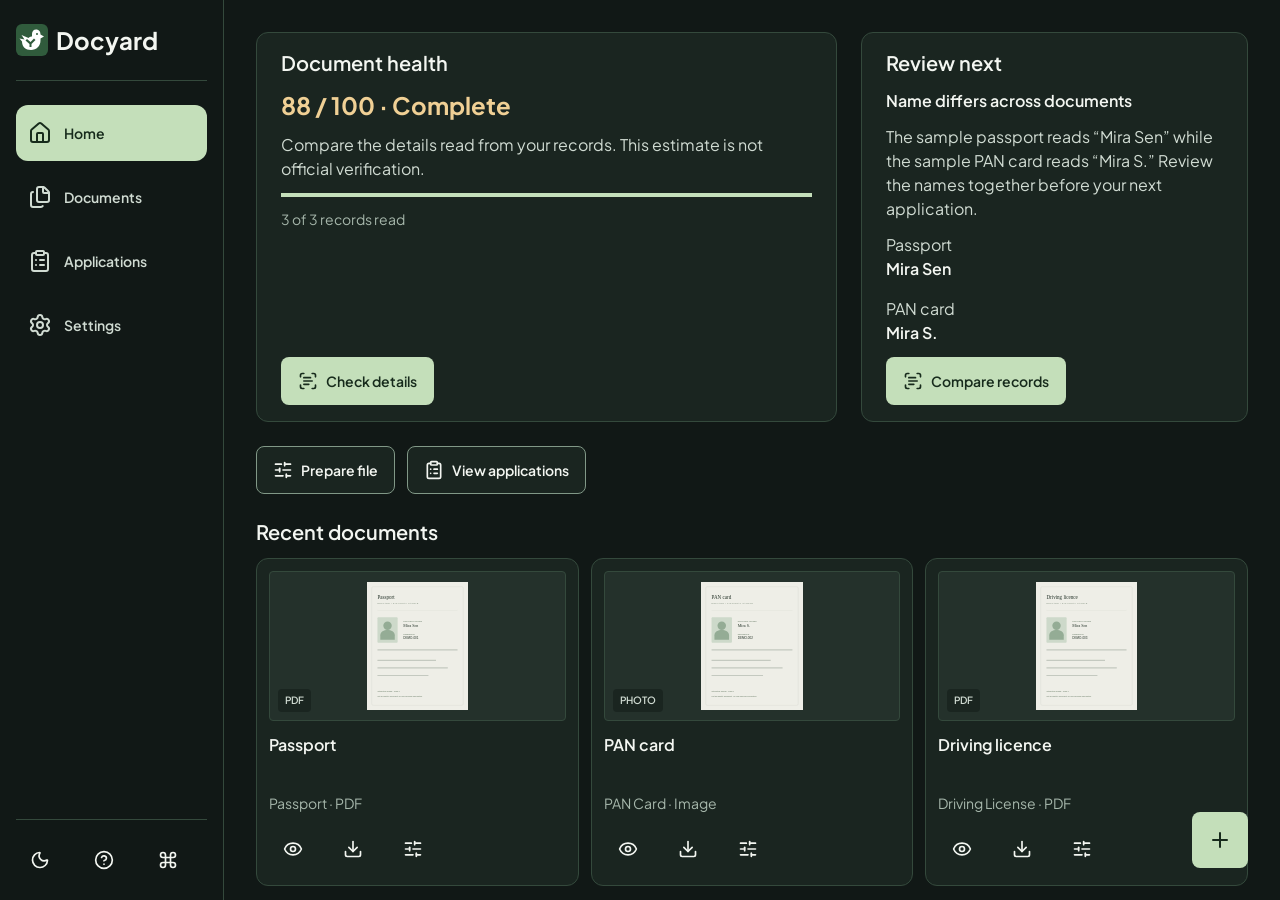
==== commit 3bd77ef1: "Add files via upload" ====
--- a/demo/index.html
+++ b/demo/index.html
@@ -6,9 +6,9 @@
   <meta name="robots" content="noindex">
   <meta http-equiv="Content-Security-Policy" content="default-src 'self'; script-src 'self'; style-src 'self' 'unsafe-inline'; img-src 'self' data: blob:; font-src 'self'; connect-src 'none'; object-src 'none'; base-uri 'none'">
   <title>Docyard — interactive sample vault</title>
-  <script type="module" crossorigin src="./assets/index-HRvH3vlr.js"></script>
-  <link rel="modulepreload" crossorigin href="./assets/createLucideIcon-DBOzt3oJ.js">
-  <link rel="stylesheet" crossorigin href="./assets/index-CsuRyQF_.css">
+  <script type="module" crossorigin src="./assets/index-BD5O5wnQ.js"></script>
+  <link rel="modulepreload" crossorigin href="./assets/jsx-runtime-CXUMngI_.js">
+  <link rel="stylesheet" crossorigin href="./assets/index-fHcsa_qd.css">
 </head>
 <body><div id="root"></div></body>
 </html>
--- a/demo/assets/index-fHcsa_qd.css
+++ b/demo/assets/index-fHcsa_qd.css
@@ -0,0 +1 @@
+.pc-context-menu{z-index:10050;overscroll-behavior:contain;background:var(--bg-card);width:280px;max-width:calc(100vw - 16px);max-height:calc(100dvh - 16px);color:var(--text-primary);border:1px solid var(--border-medium);text-align:left;-webkit-user-select:none;user-select:none;scrollbar-width:thin;scrollbar-color:var(--border-medium) var(--bg-card);border-radius:10px;padding:6px;font-family:Plus Jakarta Sans,system-ui,sans-serif;font-size:.8125rem;line-height:1.5;position:fixed;overflow-y:auto}.pc-context-menu-title{color:var(--text-muted);white-space:nowrap;text-overflow:ellipsis;padding:8px 10px 10px;font-size:.75rem;overflow:hidden}.pc-context-menu .pc-context-menu-item{width:100%;min-height:40px;color:inherit;font:inherit;text-align:left;cursor:pointer;background:0 0;border:0;border-radius:6px;align-items:center;gap:10px;padding:8px 10px;display:flex}.pc-context-menu-label{overflow-wrap:anywhere;flex:1;min-width:0}.pc-context-menu-item svg,.pc-context-menu-icon{flex-shrink:0;width:16px}.pc-context-menu .pc-context-menu-item:focus,.pc-context-menu .pc-context-menu-item:hover:not(:disabled){background:var(--bg-card-hover);outline:none}.pc-context-menu .pc-context-menu-item:focus-visible{outline:2px solid var(--focus-color);outline-offset:-2px;box-shadow:none}.pc-context-menu .pc-context-menu-item:disabled{color:var(--text-muted);opacity:.6;cursor:default}.pc-context-menu .is-danger{color:#ffb4b4}html.light .pc-context-menu .is-danger,:root[data-theme=light] .pc-context-menu .is-danger{color:#a32222}.pc-context-menu kbd{color:var(--text-muted);font:inherit;white-space:nowrap;margin-left:auto;font-size:.7rem}.pc-context-menu-separator{background:var(--border-subtle);height:1px;margin:6px 4px}@media (forced-colors:active){.pc-context-menu{color:canvastext;background:canvas;border-color:canvastext}.pc-context-menu .pc-context-menu-item:focus{outline:2px solid highlight}.pc-context-menu .is-danger{color:linktext}.pc-context-menu-separator{background:canvastext}}@font-face{font-family:Plus Jakarta Sans;font-style:normal;font-weight:200 800;font-display:swap;src:url(./plusjakartasans-variable-eXO_dkmS.woff2)format("woff2")}*,:before,:after,::backdrop{--tw-border-spacing-x:0;--tw-border-spacing-y:0;--tw-translate-x:0;--tw-translate-y:0;--tw-rotate:0;--tw-skew-x:0;--tw-skew-y:0;--tw-scale-x:1;--tw-scale-y:1;--tw-pan-x: ;--tw-pan-y: ;--tw-pinch-zoom: ;--tw-scroll-snap-strictness:proximity;--tw-gradient-from-position: ;--tw-gradient-via-position: ;--tw-gradient-to-position: ;--tw-ordinal: ;--tw-slashed-zero: ;--tw-numeric-figure: ;--tw-numeric-spacing: ;--tw-numeric-fraction: ;--tw-ring-inset: ;--tw-ring-offset-width:0px;--tw-ring-offset-color:#fff;--tw-ring-color:#3b82f680;--tw-ring-offset-shadow:0 0 #0000;--tw-ring-shadow:0 0 #0000;--tw-shadow:0 0 #0000;--tw-shadow-colored:0 0 #0000;--tw-blur: ;--tw-brightness: ;--tw-contrast: ;--tw-grayscale: ;--tw-hue-rotate: ;--tw-invert: ;--tw-saturate: ;--tw-sepia: ;--tw-drop-shadow: ;--tw-backdrop-blur: ;--tw-backdrop-brightness: ;--tw-backdrop-contrast: ;--tw-backdrop-grayscale: ;--tw-backdrop-hue-rotate: ;--tw-backdrop-invert: ;--tw-backdrop-opacity: ;--tw-backdrop-saturate: ;--tw-backdrop-sepia: ;--tw-contain-size: ;--tw-contain-layout: ;--tw-contain-paint: ;--tw-contain-style: }*,:before,:after{box-sizing:border-box;border:0 solid #e5e7eb}:before,:after{--tw-content:""}html,:host{-webkit-text-size-adjust:100%;tab-size:4;font-feature-settings:normal;font-variation-settings:normal;-webkit-tap-highlight-color:transparent;font-family:Plus Jakarta Sans,system-ui,-apple-system,sans-serif;line-height:1.5}body{line-height:inherit;margin:0}hr{height:0;color:inherit;border-top-width:1px}abbr:where([title]){-webkit-text-decoration:underline dotted;text-decoration:underline dotted}h1,h2,h3,h4,h5,h6{font-size:inherit;font-weight:inherit}a{color:inherit;-webkit-text-decoration:inherit;text-decoration:inherit}b,strong{font-weight:bolder}code,kbd,samp,pre{font-feature-settings:normal;font-variation-settings:normal;font-family:JetBrains Mono,ui-monospace,monospace;font-size:1em}small{font-size:80%}sub,sup{vertical-align:baseline;font-size:75%;line-height:0;position:relative}sub{bottom:-.25em}sup{top:-.5em}table{text-indent:0;border-color:inherit;border-collapse:collapse}button,input,optgroup,select,textarea{font-feature-settings:inherit;font-variation-settings:inherit;font-family:inherit;font-size:100%;font-weight:inherit;line-height:inherit;letter-spacing:inherit;color:inherit;margin:0;padding:0}button,select{text-transform:none}button,input:where([type=button]),input:where([type=reset]),input:where([type=submit]){-webkit-appearance:button;background-color:#0000;background-image:none}:-moz-focusring{outline:auto}:-moz-ui-invalid{box-shadow:none}progress{vertical-align:baseline}::-webkit-inner-spin-button{height:auto}::-webkit-outer-spin-button{height:auto}[type=search]{-webkit-appearance:textfield;outline-offset:-2px}::-webkit-search-decoration{-webkit-appearance:none}::-webkit-file-upload-button{-webkit-appearance:button;font:inherit}summary{display:list-item}blockquote,dl,dd,h1,h2,h3,h4,h5,h6,hr,figure,p,pre{margin:0}fieldset{margin:0;padding:0}legend{padding:0}ol,ul,menu{margin:0;padding:0;list-style:none}dialog{padding:0}textarea{resize:vertical}input::-moz-placeholder{opacity:1;color:#9ca3af}textarea::-moz-placeholder{opacity:1;color:#9ca3af}input::placeholder,textarea::placeholder{opacity:1;color:#9ca3af}button,[role=button]{cursor:pointer}:disabled{cursor:default}img,svg,video,canvas,audio,iframe,embed,object{vertical-align:middle;display:block}img,video{max-width:100%;height:auto}[hidden]:where(:not([hidden=until-found])){display:none}:root,html.dark,:root[data-theme=dark]{--bg-primary:#07070a;--bg-secondary:#0e0e13;--bg-tertiary:#16161f;--bg-card:#12121ad9;--bg-card-hover:#1c1c26f2;--bg-input:#0d0d13e6;--border-subtle:#ffffff14;--border-medium:#ffffff29;--border-strong:#ffffff5c;--text-primary:#fbfbfc;--text-secondary:#d4d4dc;--text-muted:#8e8e9c;--text-faint:#525260;--accent-solid:#fff;--accent-contrast:#07070a;--accent-hover:#e4e4ea;--badge-bg:#ffffff12;--badge-text:#f4f4f7;--glow-color:#ffffff1f;--card-shadow:0 14px 40px -12px #000000bf;--modal-backdrop:#040407d6;--ambient-accent:#6366f112}html.light,:root[data-theme=light]{--bg-primary:#fafaf7;--bg-secondary:#f2f2eb;--bg-tertiary:#e7e7df;--bg-card:#fffffff2;--bg-card-hover:#fff;--bg-input:#f5f5eef2;--border-subtle:#00000014;--border-medium:#00000029;--border-strong:#00000061;--text-primary:#111115;--text-secondary:#3f3f48;--text-muted:#71717e;--text-faint:#a1a1b0;--accent-solid:#111115;--accent-contrast:#fff;--accent-hover:#272730;--badge-bg:#0000000d;--badge-text:#181820;--glow-color:#00000014;--card-shadow:0 12px 36px -12px #00000017;--modal-backdrop:#0f0f1485;--ambient-accent:#6366f10a}:root{--safe-top:env(safe-area-inset-top,0px);--safe-bottom:env(safe-area-inset-bottom,0px);--safe-left:env(safe-area-inset-left,0px);--safe-right:env(safe-area-inset-right,0px)}*{border-color:var(--border-subtle);-webkit-tap-highlight-color:transparent}html,body,#root{width:100%;max-width:100vw;height:100%;min-height:100%;margin:0;padding:0;overflow-x:hidden}:focus-visible{outline:2.5px solid var(--accent-solid);outline-offset:3px;box-shadow:0 0 0 4px #818cf859}.skip-link{z-index:99999;background-color:var(--accent-solid);color:var(--accent-contrast);border-radius:.75rem;padding:.75rem 1.25rem;font-family:JetBrains Mono,monospace;font-size:.8125rem;font-weight:600;text-decoration:none;transition:top .2s cubic-bezier(.16,1,.3,1);position:fixed;top:-120px;left:1rem;box-shadow:0 10px 30px #00000080}.skip-link:focus{top:calc(1rem + var(--safe-top));outline-offset:2px;outline:3px solid #38bdf8}.touch-target-min{min-width:44px;min-height:44px}.safe-pb-nav{padding-bottom:calc(5.75rem + var(--safe-bottom,env(safe-area-inset-bottom,0px)))}.momentum-scroll{-webkit-overflow-scrolling:touch;overscroll-behavior-y:contain;scrollbar-gutter:stable}body{background-color:var(--bg-primary);color:var(--text-primary);font-feature-settings:"cv02", "cv03", "cv04", "cv11";-webkit-font-smoothing:antialiased;-moz-osx-font-smoothing:grayscale;text-rendering:optimizelegibility;touch-action:manipulation;-webkit-overflow-scrolling:touch;font-family:Newsreader,Georgia,serif;transition:background-color .25s,color .25s;overflow-x:hidden}.container{width:100%}@media (width>=640px){.container{max-width:640px}}@media (width>=768px){.container{max-width:768px}}@media (width>=1024px){.container{max-width:1024px}}@media (width>=1280px){.container{max-width:1280px}}@media (width>=1536px){.container{max-width:1536px}}.sr-only{clip:rect(0, 0, 0, 0);white-space:nowrap;border-width:0;width:1px;height:1px;margin:-1px;padding:0;position:absolute;overflow:hidden}.pointer-events-none{pointer-events:none}.pointer-events-auto{pointer-events:auto}.visible{visibility:visible}.static{position:static}.fixed{position:fixed}.absolute{position:absolute}.relative{position:relative}.sticky{position:sticky}.inset-0{inset:0}.bottom-0{bottom:0}.bottom-\[calc\(5\.25rem\+var\(--safe-bottom\)\)\]{bottom:calc(5.25rem + var(--safe-bottom))}.bottom-\[calc\(5\.5rem\+var\(--safe-bottom\)\)\]{bottom:calc(5.5rem + var(--safe-bottom))}.bottom-full{bottom:100%}.left-0{left:0}.left-1\/2{left:50%}.left-2\.5{left:.625rem}.left-3{left:.75rem}.left-3\.5{left:.875rem}.left-full{left:100%}.right-2{right:.5rem}.right-2\.5{right:.625rem}.right-3{right:.75rem}.right-full{right:100%}.top-0{top:0}.top-1\/2{top:50%}.top-\[58px\]{top:58px}.top-full{top:100%}.z-10{z-index:10}.z-20{z-index:20}.z-30{z-index:30}.z-40{z-index:40}.z-50{z-index:50}.z-\[100\]{z-index:100}.z-\[60\]{z-index:60}.order-1{order:1}.mx-auto{margin-left:auto;margin-right:auto}.my-auto{margin-top:auto;margin-bottom:auto}.mb-1{margin-bottom:.25rem}.mb-1\.5{margin-bottom:.375rem}.mb-2{margin-bottom:.5rem}.mb-2\.5{margin-bottom:.625rem}.mb-3{margin-bottom:.75rem}.mb-4{margin-bottom:1rem}.mb-5{margin-bottom:1.25rem}.mb-6{margin-bottom:1.5rem}.ml-2{margin-left:.5rem}.ml-3{margin-left:.75rem}.mr-2{margin-right:.5rem}.mt-0\.5{margin-top:.125rem}.mt-1{margin-top:.25rem}.mt-1\.5{margin-top:.375rem}.mt-2{margin-top:.5rem}.mt-3{margin-top:.75rem}.mt-4{margin-top:1rem}.mt-5{margin-top:1.25rem}.mt-6{margin-top:1.5rem}.block{display:block}.inline{display:inline}.flex{display:flex}.inline-flex{display:inline-flex}.table{display:table}.grid{display:grid}.contents{display:contents}.hidden{display:none}.h-0\.5{height:.125rem}.h-1{height:.25rem}.h-1\.5{height:.375rem}.h-10{height:2.5rem}.h-12{height:3rem}.h-14{height:3.5rem}.h-16{height:4rem}.h-2{height:.5rem}.h-20{height:5rem}.h-28{height:7rem}.h-3{height:.75rem}.h-3\.5{height:.875rem}.h-4{height:1rem}.h-5{height:1.25rem}.h-6{height:1.5rem}.h-64{height:16rem}.h-8{height:2rem}.h-full{height:100%}.h-screen{height:100vh}.max-h-56{max-height:14rem}.max-h-96{max-height:24rem}.max-h-\[100dvh\]{max-height:100dvh}.max-h-\[380px\]{max-height:380px}.max-h-\[50vh\]{max-height:50vh}.max-h-\[520px\]{max-height:520px}.max-h-\[85vh\]{max-height:85vh}.max-h-\[90dvh\]{max-height:90dvh}.min-h-0{min-height:0}.min-h-12{min-height:3rem}.min-h-\[100dvh\]{min-height:100dvh}.min-h-\[360px\]{min-height:360px}.min-h-\[380px\]{min-height:380px}.min-h-\[60vh\]{min-height:60vh}.min-h-screen{min-height:100vh}.w-10{width:2.5rem}.w-12{width:3rem}.w-16{width:4rem}.w-2{width:.5rem}.w-20{width:5rem}.w-24{width:6rem}.w-28{width:7rem}.w-3{width:.75rem}.w-3\.5{width:.875rem}.w-4{width:1rem}.w-5{width:1.25rem}.w-6{width:1.5rem}.w-72{width:18rem}.w-8{width:2rem}.w-\[calc\(100\%-2rem\)\]{width:calc(100% - 2rem)}.w-full{width:100%}.w-px{width:1px}.min-w-0{min-width:0}.max-w-2xl{max-width:42rem}.max-w-4xl{max-width:56rem}.max-w-7xl{max-width:80rem}.max-w-\[120px\]{max-width:120px}.max-w-\[280px\]{max-width:280px}.max-w-\[80vw\]{max-width:80vw}.max-w-\[90px\]{max-width:90px}.max-w-\[95vw\]{max-width:95vw}.max-w-lg{max-width:32rem}.max-w-md{max-width:28rem}.max-w-sm{max-width:24rem}.max-w-xl{max-width:36rem}.max-w-xs{max-width:20rem}.flex-1{flex:1}.shrink-0{flex-shrink:0}.border-collapse{border-collapse:collapse}.-translate-x-1\/2{--tw-translate-x:-50%;transform:translate(var(--tw-translate-x), var(--tw-translate-y)) rotate(var(--tw-rotate)) skewX(var(--tw-skew-x)) skewY(var(--tw-skew-y)) scaleX(var(--tw-scale-x)) scaleY(var(--tw-scale-y))}.-translate-y-1\/2{--tw-translate-y:-50%;transform:translate(var(--tw-translate-x), var(--tw-translate-y)) rotate(var(--tw-rotate)) skewX(var(--tw-skew-x)) skewY(var(--tw-skew-y)) scaleX(var(--tw-scale-x)) scaleY(var(--tw-scale-y))}.translate-x-0{--tw-translate-x:0px;transform:translate(var(--tw-translate-x), var(--tw-translate-y)) rotate(var(--tw-rotate)) skewX(var(--tw-skew-x)) skewY(var(--tw-skew-y)) scaleX(var(--tw-scale-x)) scaleY(var(--tw-scale-y))}.translate-x-6{--tw-translate-x:1.5rem;transform:translate(var(--tw-translate-x), var(--tw-translate-y)) rotate(var(--tw-rotate)) skewX(var(--tw-skew-x)) skewY(var(--tw-skew-y)) scaleX(var(--tw-scale-x)) scaleY(var(--tw-scale-y))}.transform{transform:translate(var(--tw-translate-x), var(--tw-translate-y)) rotate(var(--tw-rotate)) skewX(var(--tw-skew-x)) skewY(var(--tw-skew-y)) scaleX(var(--tw-scale-x)) scaleY(var(--tw-scale-y))}@keyframes spin{to{transform:rotate(360deg)}}.animate-spin{animation:1s linear infinite spin}.cursor-not-allowed{cursor:not-allowed}.cursor-pointer{cursor:pointer}.select-none{-webkit-user-select:none;user-select:none}.select-text{-webkit-user-select:text;user-select:text}.resize{resize:both}.grid-cols-1{grid-template-columns:repeat(1,minmax(0,1fr))}.grid-cols-2{grid-template-columns:repeat(2,minmax(0,1fr))}.grid-cols-3{grid-template-columns:repeat(3,minmax(0,1fr))}.flex-col{flex-direction:column}.flex-wrap{flex-wrap:wrap}.items-start{align-items:flex-start}.items-end{align-items:flex-end}.items-center{align-items:center}.items-stretch{align-items:stretch}.justify-end{justify-content:flex-end}.justify-center{justify-content:center}.justify-between{justify-content:space-between}.justify-around{justify-content:space-around}.gap-1{gap:.25rem}.gap-1\.5{gap:.375rem}.gap-2{gap:.5rem}.gap-2\.5{gap:.625rem}.gap-3{gap:.75rem}.gap-3\.5{gap:.875rem}.gap-4{gap:1rem}.gap-8{gap:2rem}.space-y-1>:not([hidden])~:not([hidden]){--tw-space-y-reverse:0;margin-top:calc(.25rem * calc(1 - var(--tw-space-y-reverse)));margin-bottom:calc(.25rem * var(--tw-space-y-reverse))}.space-y-1\.5>:not([hidden])~:not([hidden]){--tw-space-y-reverse:0;margin-top:calc(.375rem * calc(1 - var(--tw-space-y-reverse)));margin-bottom:calc(.375rem * var(--tw-space-y-reverse))}.space-y-2>:not([hidden])~:not([hidden]){--tw-space-y-reverse:0;margin-top:calc(.5rem * calc(1 - var(--tw-space-y-reverse)));margin-bottom:calc(.5rem * var(--tw-space-y-reverse))}.space-y-2\.5>:not([hidden])~:not([hidden]){--tw-space-y-reverse:0;margin-top:calc(.625rem * calc(1 - var(--tw-space-y-reverse)));margin-bottom:calc(.625rem * var(--tw-space-y-reverse))}.space-y-3>:not([hidden])~:not([hidden]){--tw-space-y-reverse:0;margin-top:calc(.75rem * calc(1 - var(--tw-space-y-reverse)));margin-bottom:calc(.75rem * var(--tw-space-y-reverse))}.space-y-4>:not([hidden])~:not([hidden]){--tw-space-y-reverse:0;margin-top:calc(1rem * calc(1 - var(--tw-space-y-reverse)));margin-bottom:calc(1rem * var(--tw-space-y-reverse))}.space-y-5>:not([hidden])~:not([hidden]){--tw-space-y-reverse:0;margin-top:calc(1.25rem * calc(1 - var(--tw-space-y-reverse)));margin-bottom:calc(1.25rem * var(--tw-space-y-reverse))}.space-y-6>:not([hidden])~:not([hidden]){--tw-space-y-reverse:0;margin-top:calc(1.5rem * calc(1 - var(--tw-space-y-reverse)));margin-bottom:calc(1.5rem * var(--tw-space-y-reverse))}.divide-y>:not([hidden])~:not([hidden]){--tw-divide-y-reverse:0;border-top-width:calc(1px * calc(1 - var(--tw-divide-y-reverse)));border-bottom-width:calc(1px * var(--tw-divide-y-reverse))}.divide-\[var\(--border-subtle\)\]>:not([hidden])~:not([hidden]){border-color:var(--border-subtle)}.self-end{align-self:flex-end}.overflow-hidden{overflow:hidden}.overflow-x-auto{overflow-x:auto}.overflow-y-auto{overflow-y:auto}.truncate{text-overflow:ellipsis;white-space:nowrap;overflow:hidden}.whitespace-normal{white-space:normal}.whitespace-nowrap{white-space:nowrap}.whitespace-pre-wrap{white-space:pre-wrap}.break-words{overflow-wrap:break-word}.rounded{border-radius:.25rem}.rounded-2xl{border-radius:1rem}.rounded-3xl{border-radius:1.5rem}.rounded-full{border-radius:9999px}.rounded-lg{border-radius:.5rem}.rounded-md{border-radius:.375rem}.rounded-xl{border-radius:.75rem}.rounded-t-3xl{border-top-left-radius:1.5rem;border-top-right-radius:1.5rem}.border{border-width:1px}.border-2{border-width:2px}.border-4{border-width:4px}.border-b{border-bottom-width:1px}.border-r{border-right-width:1px}.border-t{border-top-width:1px}.border-dashed{border-style:dashed}.border-\[var\(--accent-contrast\)\]{border-color:var(--accent-contrast)}.border-\[var\(--accent-solid\)\]{border-color:var(--accent-solid)}.border-\[var\(--border-light\)\]{border-color:var(--border-light)}.border-\[var\(--border-medium\)\]{border-color:var(--border-medium)}.border-\[var\(--border-strong\)\]{border-color:var(--border-strong)}.border-\[var\(--border-subtle\)\]{border-color:var(--border-subtle)}.border-amber-400{--tw-border-opacity:1;border-color:rgb(251 191 36/var(--tw-border-opacity,1))}.border-amber-400\/30{border-color:#fbbf244d}.border-amber-500\/20{border-color:#f59e0b33}.border-emerald-500\/20{border-color:#10b98133}.border-rose-500\/20{border-color:#f43f5e33}.border-rose-500\/30{border-color:#f43f5e4d}.border-transparent{border-color:#0000}.border-white\/10{border-color:#ffffff1a}.border-t-transparent{border-top-color:#0000}.bg-\[var\(--accent-contrast\)\]{background-color:var(--accent-contrast)}.bg-\[var\(--accent-solid\)\]{background-color:var(--accent-solid)}.bg-\[var\(--badge-bg\)\]{background-color:var(--badge-bg)}.bg-\[var\(--bg-card\)\]{background-color:var(--bg-card)}.bg-\[var\(--bg-input\)\]{background-color:var(--bg-input)}.bg-\[var\(--bg-primary\)\]{background-color:var(--bg-primary)}.bg-\[var\(--bg-secondary\)\]{background-color:var(--bg-secondary)}.bg-\[var\(--border-medium\)\]{background-color:var(--border-medium)}.bg-\[var\(--border-strong\)\]{background-color:var(--border-strong)}.bg-\[var\(--modal-backdrop\)\]{background-color:var(--modal-backdrop)}.bg-\[var\(--text-muted\)\]{background-color:var(--text-muted)}.bg-amber-500\/10{background-color:#f59e0b1a}.bg-black{--tw-bg-opacity:1;background-color:rgb(0 0 0/var(--tw-bg-opacity,1))}.bg-black\/80{background-color:#000c}.bg-emerald-500\/10{background-color:#10b9811a}.bg-rose-500\/10{background-color:#f43f5e1a}.bg-rose-500\/15{background-color:#f43f5e26}.bg-transparent{background-color:#0000}.object-contain{-o-object-fit:contain;object-fit:contain}.p-0{padding:0}.p-0\.5{padding:.125rem}.p-1{padding:.25rem}.p-1\.5{padding:.375rem}.p-2{padding:.5rem}.p-2\.5{padding:.625rem}.p-3{padding:.75rem}.p-3\.5{padding:.875rem}.p-4{padding:1rem}.p-5{padding:1.25rem}.p-6{padding:1.5rem}.p-8{padding:2rem}.px-1{padding-left:.25rem;padding-right:.25rem}.px-1\.5{padding-left:.375rem;padding-right:.375rem}.px-2{padding-left:.5rem;padding-right:.5rem}.px-2\.5{padding-left:.625rem;padding-right:.625rem}.px-3{padding-left:.75rem;padding-right:.75rem}.px-3\.5{padding-left:.875rem;padding-right:.875rem}.px-4{padding-left:1rem;padding-right:1rem}.px-5{padding-left:1.25rem;padding-right:1.25rem}.py-0\.5{padding-top:.125rem;padding-bottom:.125rem}.py-1{padding-top:.25rem;padding-bottom:.25rem}.py-1\.5{padding-top:.375rem;padding-bottom:.375rem}.py-12{padding-top:3rem;padding-bottom:3rem}.py-16{padding-top:4rem;padding-bottom:4rem}.py-2{padding-top:.5rem;padding-bottom:.5rem}.py-2\.5{padding-top:.625rem;padding-bottom:.625rem}.py-3{padding-top:.75rem;padding-bottom:.75rem}.py-3\.5{padding-top:.875rem;padding-bottom:.875rem}.py-6{padding-top:1.5rem;padding-bottom:1.5rem}.py-8{padding-top:2rem;padding-bottom:2rem}.pb-1{padding-bottom:.25rem}.pb-2{padding-bottom:.5rem}.pb-3{padding-bottom:.75rem}.pb-4{padding-bottom:1rem}.pb-\[calc\(0\.5rem\+var\(--safe-bottom\)\)\]{padding-bottom:calc(.5rem + var(--safe-bottom))}.pb-\[calc\(1\.5rem\+var\(--safe-bottom\)\)\]{padding-bottom:calc(1.5rem + var(--safe-bottom))}.pb-\[calc\(1rem\+var\(--safe-bottom\)\)\]{padding-bottom:calc(1rem + var(--safe-bottom))}.pl-10{padding-left:2.5rem}.pl-7{padding-left:1.75rem}.pl-8{padding-left:2rem}.pr-3{padding-right:.75rem}.pr-4{padding-right:1rem}.pr-6{padding-right:1.5rem}.pt-1{padding-top:.25rem}.pt-2{padding-top:.5rem}.pt-20{padding-top:5rem}.pt-3{padding-top:.75rem}.pt-4{padding-top:1rem}.text-left{text-align:left}.text-center{text-align:center}.text-right{text-align:right}.font-display{font-family:Instrument Serif,Georgia,serif}.font-mono{font-family:JetBrains Mono,ui-monospace,monospace}.text-2xl{font-size:1.5rem;line-height:2rem}.text-4xl{font-size:2.25rem;line-height:2.5rem}.text-\[10px\]{font-size:10px}.text-\[11px\]{font-size:11px}.text-base{font-size:1rem;line-height:1.5rem}.text-lg{font-size:1.125rem;line-height:1.75rem}.text-sm{font-size:.875rem;line-height:1.25rem}.text-xl{font-size:1.25rem;line-height:1.75rem}.font-bold{font-weight:700}.font-medium{font-weight:500}.font-normal{font-weight:400}.font-semibold{font-weight:600}.uppercase{text-transform:uppercase}.italic{font-style:italic}.leading-none{line-height:1}.leading-relaxed{line-height:1.625}.tracking-tight{letter-spacing:-.025em}.tracking-wide{letter-spacing:.025em}.tracking-wider{letter-spacing:.05em}.tracking-widest{letter-spacing:.1em}.text-\[var\(--accent-contrast\)\]{color:var(--accent-contrast)}.text-\[var\(--accent-solid\)\]{color:var(--accent-solid)}.text-\[var\(--text-muted\)\]{color:var(--text-muted)}.text-\[var\(--text-primary\)\]{color:var(--text-primary)}.text-\[var\(--text-secondary\)\]{color:var(--text-secondary)}.text-amber-300{--tw-text-opacity:1;color:rgb(252 211 77/var(--tw-text-opacity,1))}.text-amber-400{--tw-text-opacity:1;color:rgb(251 191 36/var(--tw-text-opacity,1))}.text-emerald-400{--tw-text-opacity:1;color:rgb(52 211 153/var(--tw-text-opacity,1))}.text-indigo-400{--tw-text-opacity:1;color:rgb(129 140 248/var(--tw-text-opacity,1))}.text-red-400{--tw-text-opacity:1;color:rgb(248 113 113/var(--tw-text-opacity,1))}.text-rose-400{--tw-text-opacity:1;color:rgb(251 113 133/var(--tw-text-opacity,1))}.text-sky-400{--tw-text-opacity:1;color:rgb(56 189 248/var(--tw-text-opacity,1))}.text-white{--tw-text-opacity:1;color:rgb(255 255 255/var(--tw-text-opacity,1))}.antialiased{-webkit-font-smoothing:antialiased;-moz-osx-font-smoothing:grayscale}.placeholder-\[var\(--text-muted\)\]::placeholder{color:var(--text-muted)}.accent-\[var\(--accent-solid\)\]{accent-color:var(--accent-solid)}.opacity-30{opacity:.3}.opacity-40{opacity:.4}.opacity-50{opacity:.5}.opacity-60{opacity:.6}.opacity-75{opacity:.75}.opacity-80{opacity:.8}.shadow-2xl{--tw-shadow:0 25px 50px -12px #00000040;--tw-shadow-colored:0 25px 50px -12px var(--tw-shadow-color);box-shadow:var(--tw-ring-offset-shadow,0 0 #0000), var(--tw-ring-shadow,0 0 #0000), var(--tw-shadow)}.shadow-inner{--tw-shadow:inset 0 2px 4px 0 #0000000d;--tw-shadow-colored:inset 0 2px 4px 0 var(--tw-shadow-color);box-shadow:var(--tw-ring-offset-shadow,0 0 #0000), var(--tw-ring-shadow,0 0 #0000), var(--tw-shadow)}.shadow-lg{--tw-shadow:0 10px 15px -3px #0000001a, 0 4px 6px -4px #0000001a;--tw-shadow-colored:0 10px 15px -3px var(--tw-shadow-color), 0 4px 6px -4px var(--tw-shadow-color);box-shadow:var(--tw-ring-offset-shadow,0 0 #0000), var(--tw-ring-shadow,0 0 #0000), var(--tw-shadow)}.shadow-md{--tw-shadow:0 4px 6px -1px #0000001a, 0 2px 4px -2px #0000001a;--tw-shadow-colored:0 4px 6px -1px var(--tw-shadow-color), 0 2px 4px -2px var(--tw-shadow-color);box-shadow:var(--tw-ring-offset-shadow,0 0 #0000), var(--tw-ring-shadow,0 0 #0000), var(--tw-shadow)}.shadow-sm{--tw-shadow:0 1px 2px 0 #0000000d;--tw-shadow-colored:0 1px 2px 0 var(--tw-shadow-color);box-shadow:var(--tw-ring-offset-shadow,0 0 #0000), var(--tw-ring-shadow,0 0 #0000), var(--tw-shadow)}.shadow-xl{--tw-shadow:0 20px 25px -5px #0000001a, 0 8px 10px -6px #0000001a;--tw-shadow-colored:0 20px 25px -5px var(--tw-shadow-color), 0 8px 10px -6px var(--tw-shadow-color);box-shadow:var(--tw-ring-offset-shadow,0 0 #0000), var(--tw-ring-shadow,0 0 #0000), var(--tw-shadow)}.ring{--tw-ring-offset-shadow:var(--tw-ring-inset) 0 0 0 var(--tw-ring-offset-width) var(--tw-ring-offset-color);--tw-ring-shadow:var(--tw-ring-inset) 0 0 0 calc(3px + var(--tw-ring-offset-width)) var(--tw-ring-color);box-shadow:var(--tw-ring-offset-shadow), var(--tw-ring-shadow), var(--tw-shadow,0 0 #0000)}.blur{--tw-blur:blur(8px);filter:var(--tw-blur) var(--tw-brightness) var(--tw-contrast) var(--tw-grayscale) var(--tw-hue-rotate) var(--tw-invert) var(--tw-saturate) var(--tw-sepia) var(--tw-drop-shadow)}.filter{filter:var(--tw-blur) var(--tw-brightness) var(--tw-contrast) var(--tw-grayscale) var(--tw-hue-rotate) var(--tw-invert) var(--tw-saturate) var(--tw-sepia) var(--tw-drop-shadow)}.transition{transition-property:color,background-color,border-color,text-decoration-color,fill,stroke,opacity,box-shadow,transform,filter,-webkit-backdrop-filter,backdrop-filter;transition-duration:.15s;transition-timing-function:cubic-bezier(.4,0,.2,1)}.transition-all{transition-property:all;transition-duration:.15s;transition-timing-function:cubic-bezier(.4,0,.2,1)}.transition-colors{transition-property:color,background-color,border-color,text-decoration-color,fill,stroke;transition-duration:.15s;transition-timing-function:cubic-bezier(.4,0,.2,1)}.transition-transform{transition-property:transform;transition-duration:.15s;transition-timing-function:cubic-bezier(.4,0,.2,1)}.duration-200{transition-duration:.2s}.duration-300{transition-duration:.3s}html[data-font-scale=compact],html[data-font-scale=comfortable]{font-size:100%}html[data-font-scale=spacious]{font-size:112.5%}.font-display,.font-secondary{letter-spacing:-.02em;font-family:Instrument Serif,Georgia,serif;font-weight:400}.font-primary,.font-serif{font-family:Newsreader,Georgia,serif}.font-mono{font-feature-settings:"tnum" 1, "zero" 1;font-family:JetBrains Mono,ui-monospace,SFMono-Regular,Menlo,monospace}.font-sans{font-family:Plus Jakarta Sans,system-ui,-apple-system,sans-serif}.glass-panel{background:var(--bg-card);border:1px solid var(--border-subtle)}.glass-panel-hover{transition:background-color .25s cubic-bezier(.16,1,.3,1)}.glass-panel-hover:hover{background:var(--bg-card-hover);border-color:var(--border-medium);box-shadow:0 16px 36px -10px var(--glow-color)}.ambient-glow{background:radial-gradient(circle at 50% 0%, var(--ambient-accent) 0%, transparent 70%)}.btn-accent{background-color:var(--accent-solid);color:var(--accent-contrast);justify-content:center;align-items:center;font-family:Newsreader,Georgia,serif;font-size:.925rem;font-weight:500;transition:background-color .15s,opacity .15s,box-shadow .15s,transform .1s;display:inline-flex}.btn-accent:hover{opacity:.93;box-shadow:0 4px 18px -3px var(--glow-color)}.btn-accent:active{transform:scale(.98)}.btn-secondary{background-color:var(--bg-tertiary);color:var(--text-primary);border:1px solid var(--border-medium);justify-content:center;align-items:center;font-family:Newsreader,Georgia,serif;transition:background-color .15s,border-color .15s,color .15s,transform .1s;display:inline-flex}.btn-secondary:hover{border-color:var(--border-strong);background-color:var(--bg-card-hover);color:var(--text-primary)}.btn-secondary:active{transform:scale(.98)}.btn-ghost{color:var(--text-secondary);justify-content:center;align-items:center;transition:color .15s,background-color .15s;display:inline-flex}.btn-ghost:hover{color:var(--text-primary);background-color:var(--badge-bg)}.btn-danger{color:#ef4444;background-color:#ef44441f;border:1px solid #ef444440;justify-content:center;align-items:center;font-family:Newsreader,Georgia,serif;transition:background-color .15s,border-color .15s,transform .1s;display:inline-flex}.btn-danger:hover{background-color:#ef444438;border-color:#ef444473}.btn-danger:active{transform:scale(.98)}.modal-backdrop-base{opacity:0;transition:opacity .18s ease-out}.modal-backdrop-base.is-visible{opacity:1}.modal-dialog-base{opacity:0;transition:opacity .18s ease-out,transform .18s ease-out;transform:translateY(12px)scale(.98)}@media (width<=639px){.modal-dialog-base{transform:translateY(28px)}}.modal-dialog-base.is-visible{opacity:1;transform:translateY(0)scale(1)}.modal-backdrop-enter{opacity:1;transition:opacity .18s ease-out}.modal-backdrop-exit{opacity:0;transition:opacity .16s ease-in}.modal-content-enter{opacity:1;transition:opacity .2s cubic-bezier(.16,1,.3,1),transform .2s cubic-bezier(.16,1,.3,1);transform:translate(0,0)scale(1)}.modal-content-exit{opacity:0;transition:opacity .16s ease-in,transform .16s ease-in;transform:translateY(10px)scale(.97)}.vault-card{background-color:var(--bg-card);border:1px solid var(--border-subtle);box-shadow:var(--card-shadow);backface-visibility:hidden;border-radius:1.125rem;transition:transform .2s cubic-bezier(.16,1,.3,1),border-color .2s,box-shadow .2s,background-color .2s;position:relative}.vault-card:hover{border-color:var(--border-medium);box-shadow:0 16px 36px -10px var(--glow-color);transform:translateY(-2px)}.dropzone-active{transform:scale(1.008);border-color:var(--accent-solid)!important;background:var(--glow-color)!important}@keyframes pulseGlow{0%,to{box-shadow:0 0 25px 0 var(--glow-color)}50%{box-shadow:0 0 50px 8px var(--glow-color)}}.dropzone-pulsate{animation:2s ease-in-out infinite pulseGlow}::-webkit-scrollbar{width:6px;height:6px}::-webkit-scrollbar-track{background:0 0}::-webkit-scrollbar-thumb{background:var(--border-medium);border-radius:9999px}::-webkit-scrollbar-thumb:hover{background:var(--border-strong)}@media (prefers-reduced-motion:reduce){html{scroll-behavior:auto!important}[class*=animate-],.app-dialog,.toast-item{animation:none!important}}[data-reduced-motion=true]{scroll-behavior:auto!important}[data-reduced-motion=true] [class*=animate-],[data-reduced-motion=true] .app-dialog,[data-reduced-motion=true] .toast-item{animation:none!important}@keyframes shimmer{0%{background-position:-200% 0}to{background-position:200% 0}}.skeleton-shimmer{background:linear-gradient(90deg, var(--bg-tertiary) 25%, var(--border-medium) 37%, var(--bg-tertiary) 63%);background-size:200% 100%;animation:1.6s infinite shimmer}.health-meter-circle{transform-origin:50%;transition:stroke-dashoffset 1.4s cubic-bezier(.16,1,.3,1);transform:rotate(-90deg)}@keyframes sheetSlideUp{0%{opacity:.85;transform:translateY(100%)}to{opacity:1;transform:translateY(0)}}@keyframes drawerSlideLeft{0%{transform:translate(-100%)}to{transform:translate(0)}}@keyframes fadeInOverlay{0%{opacity:0}to{opacity:1}}.animate-sheet-up{animation:.26s cubic-bezier(.16,1,.3,1) forwards sheetSlideUp}.animate-drawer-left{animation:.28s cubic-bezier(.16,1,.3,1) forwards drawerSlideLeft}.animate-fade-in{animation:.2s ease-out forwards fadeInOverlay}.tap-feedback{-webkit-user-select:none;user-select:none;transition:transform .12s cubic-bezier(.16,1,.3,1),opacity .12s}.tap-feedback:active{opacity:.88;transform:scale(.96)}.no-scrollbar::-webkit-scrollbar{display:none}.no-scrollbar{-ms-overflow-style:none;scrollbar-width:none}button,a,input,select,textarea,[role=button],summary{touch-action:manipulation}.interactive-card{transition:transform .18s cubic-bezier(.16,1,.3,1),box-shadow .18s,border-color .18s}.interactive-card:active{transform:scale(.985)translateZ(0)}.badge-engine{letter-spacing:.02em;-webkit-user-select:none;user-select:none;border-radius:9999px;align-items:center;gap:.375rem;padding:.2rem .6rem;font-family:JetBrains Mono,monospace;font-size:.6875rem;font-weight:500;transition:background-color .2s,border-color .2s;display:inline-flex}.badge-engine-rust{color:#ea580c;background:#f973161f;border:1px solid #f9731647}:root[data-theme=dark] .badge-engine-rust,html.dark .badge-engine-rust{color:#fb923c;background:#f9731626;border:1px solid #f9731659}.badge-engine-android{color:#16a34a;background:#22c55e1f;border:1px solid #22c55e47}:root[data-theme=dark] .badge-engine-android,html.dark .badge-engine-android{color:#4ade80;background:#22c55e26;border:1px solid #22c55e59}html{--lightningcss-light: ;--lightningcss-dark:initial;color-scheme:dark}html.light{--lightningcss-light:initial;--lightningcss-dark: ;color-scheme:light}button,a,input,select,textarea{-webkit-tap-highlight-color:transparent}.route-loading{min-height:100dvh;color:var(--text-secondary);background:var(--bg-primary);flex-direction:column;justify-content:center;align-items:center;gap:20px;padding:24px;display:flex}.route-loading-mark{border:1px solid var(--border-medium);border-radius:16px;place-items:center;width:56px;height:56px;font:18px JetBrains Mono,monospace;display:grid}.route-loading-track{background:var(--border-medium);width:100px;height:2px;overflow:hidden}.route-loading-track:after{content:"";background:var(--text-primary);width:40%;height:100%;animation:1s ease-in-out infinite alternate loading-track;display:block}@keyframes loading-track{to{transform:translate(150%)}}.dialog-loading{z-index:90;border:1px solid var(--border-medium);background:var(--bg-secondary);border-radius:12px;padding:12px 24px;position:fixed;bottom:100px;left:50%;transform:translate(-50%)}.app-dialog{overscroll-behavior:contain;background:var(--bg-secondary);max-height:min(90dvh,960px);animation:.18s ease-out dialog-enter}@keyframes dialog-enter{0%{opacity:0;transform:translateY(12px)scale(.99)}to{opacity:1;transform:none}}.vault-content{overscroll-behavior-y:contain;scrollbar-gutter:stable}.vault-card{box-shadow:0 4px 18px -12px #00000059}.vault-all-folder{text-align:left;border-radius:12px;align-items:center;gap:10px;width:100%;padding:12px;font-size:14px;display:flex}.vault-all-folder>span:last-child{margin-left:auto;font:11px JetBrains Mono,monospace}.vault-all-folder.is-active{color:var(--accent-contrast);background:var(--accent-solid)}.vault-error{border:1px solid #eaa36955;border-radius:16px;flex-wrap:wrap;justify-content:space-between;align-items:center;gap:12px;margin-bottom:20px;padding:16px;display:flex}.vault-error button,.vault-pagination button{border-radius:12px;padding:10px 20px}.vault-pagination{justify-items:center;gap:14px;padding:28px 0;display:grid}.vault-pagination p{color:var(--text-muted);font:11px JetBrains Mono,monospace}.document-viewport{-webkit-user-select:none;user-select:none;border:1px solid var(--border-subtle);background:var(--bg-secondary);border-radius:14px;justify-content:center;align-items:center;width:100%;height:clamp(280px,55dvh,560px);display:flex;position:relative;overflow:hidden}.document-viewport>img{-o-object-fit:contain;object-fit:contain;pointer-events:none;max-width:94%;max-height:92%;transition:transform .15s ease-out}.document-viewport.is-dragging{cursor:grabbing!important}.document-viewport.is-dragging>img{will-change:transform;transition:none}.document-zoom{background:var(--bg-secondary);border:1px solid var(--border-medium);border-radius:12px;align-items:center;padding:3px;display:flex;position:absolute;bottom:12px;right:12px}.document-zoom button{border-radius:8px;place-items:center;width:42px;height:42px;display:grid}.document-zoom button:hover{background:var(--badge-bg)}.document-zoom output{text-align:center;min-width:48px;font:11px JetBrains Mono,monospace}.document-pan-hint{background:var(--bg-secondary);color:var(--text-muted);border-radius:6px;padding:5px 9px;font-size:12px;position:absolute;top:12px;left:12px}.toast-item{animation:.18s ease-out dialog-enter}.toast-progress{transform-origin:0;animation:toast-countdown var(--toast-duration) linear forwards}@keyframes toast-countdown{to{transform:scaleX(0)}}@media (hover:none){.vault-card:hover{box-shadow:var(--card-shadow);transform:none}.group .opacity-0{opacity:1}}.group:focus-within .opacity-0{opacity:1}@media (width<=767px){button,[role=button]{min-height:44px}button:has(>svg:only-child){justify-content:center;align-items:center;min-width:44px;display:inline-flex}input,select,textarea{font-size:16px!important}#main-content>header{padding:calc(16px + var(--safe-top)) 16px 14px;gap:14px}#main-content>header>div:last-child{gap:8px;width:100%}.vault-search{flex:1;width:auto;min-width:0}.vault-search input{height:44px}#tour-view-toggle{display:none}.vault-table{background:0 0;border:0}.vault-table thead{display:none}.vault-table table,.vault-table tbody{display:block}.vault-table tr{border:1px solid var(--border-subtle);background:var(--bg-card);border-radius:14px;flex-wrap:wrap;align-items:center;gap:4px;margin-bottom:10px;padding:12px;display:flex}.vault-table td{border:0;max-width:100%;padding:6px}.vault-table td:first-child{flex:100%;min-width:0}.vault-table td:nth-child(3),.vault-table td:nth-child(5){display:none}.vault-table td:last-child{margin-left:auto}.vault-table td span{overflow-wrap:anywhere}.app-dialog{max-height:calc(100dvh - max(12px, var(--safe-top)))}}@media (width>=768px) and (width<=1100px){aside.w-72{width:240px}#main-content>header>div:last-child{flex-wrap:wrap}}:root[data-theme=light][data-contrast=high]{--border-subtle:#333;--border-medium:#222;--text-muted:#333;--text-secondary:#222;--bg-card:#fff;--bg-input:#fff}.badge-engine{white-space:nowrap;font-size:10px}.badge-engine.hidden{display:none}@media (width>=640px){.badge-engine.hidden{display:inline-flex}}@media (width<=767px){#main-content>header button[title^=Help]{display:none}#main-content>header>div:first-child{width:100%}#main-content>header h2{font-size:26px}}body,.font-primary,.font-serif{font-family:Plus Jakarta Sans,system-ui,sans-serif}.font-mono{font-variant-numeric:tabular-nums;letter-spacing:0;font-family:Plus Jakarta Sans,system-ui,sans-serif}.font-display,.font-secondary{font-family:Instrument Serif,Georgia,serif}.vault-privacy{color:var(--text-muted);white-space:nowrap;align-items:center;gap:6px;font:11px Plus Jakarta Sans,sans-serif;display:inline-flex}.vault-privacy.hidden{display:none}.document-grid{grid-template-columns:repeat(auto-fill,minmax(min(100%,248px),1fr));align-items:start}.vault-card{box-shadow:none;border-radius:14px}.vault-card:hover{box-shadow:none;transform:translateY(-2px)}.document-thumbnail{background:var(--bg-secondary);border:1px solid var(--border-subtle);border-radius:8px;place-items:center;height:172px;margin:0 0 16px;display:grid;position:relative;overflow:hidden}.document-thumbnail img{-o-object-fit:contain;object-fit:contain;width:100%;height:100%;min-height:0;padding:10px}.thumbnail-fallback{color:var(--text-muted);text-align:center;flex-direction:column;align-items:center;gap:12px;padding:16px;font-size:12px;display:flex}.thumbnail-format{background:var(--bg-card);color:var(--text-secondary);border-radius:4px;padding:4px 7px;font-size:10px;font-weight:600;position:absolute;bottom:8px;left:8px}.document-thumbnail.is-compact{border-radius:5px;flex-shrink:0;width:46px;height:58px;margin:0}.document-thumbnail.is-compact img{padding:3px}.document-card-title{overflow-wrap:anywhere;-webkit-line-clamp:2;-webkit-box-orient:vertical;font-size:16px;font-weight:600;line-height:1.5;display:-webkit-box;overflow:hidden}.vault-card .text-xs.uppercase{text-transform:none;letter-spacing:0;font-size:12px}.vault-card .btn-ghost{justify-content:center;align-items:center;min-width:32px;min-height:32px;display:inline-flex}.vault-empty{gap:4px;min-height:100%}.vault-empty-photo{-o-object-fit:cover;object-fit:cover;border-radius:12px;width:min(100%,460px);height:180px;margin-bottom:20px}.onboarding-photo{-o-object-fit:cover;object-fit:cover;border-radius:12px;width:100%;height:144px}.app-dialog p{line-height:1.65}.app-dialog input:not([type=checkbox]):not([type=range]),.app-dialog select{min-height:44px}.app-dialog button{min-height:36px}html.light .text-emerald-400{color:#187454}html.light .text-indigo-400{color:#4d52b9}html.light .text-amber-400{color:#95600e}html.light .text-rose-400,html.light .text-red-400{color:#b42e46}@media (width>=640px){.vault-privacy.hidden{display:inline-flex}}@media (width<=767px){.document-grid{grid-template-columns:1fr}.document-thumbnail{height:190px}.vault-card .btn-ghost{min-width:44px;min-height:44px}.app-dialog button{min-height:44px}.vault-card{padding:16px}.vault-empty-photo{height:145px}nav[aria-label="Mobile Navigation Dock"] span{font-size:11px}}@media (prefers-reduced-motion:reduce){.vault-card:hover{transform:none}}:root[data-reduced-motion=true] .vault-card:hover{transform:none}.editor-presets summary:after{content:"+";color:var(--text-muted);font-size:20px}.editor-presets[open] summary:after{content:"−"}.editor-presets summary::-webkit-details-marker{display:none}.settings-categories button{white-space:normal;text-align:left}@media (width<=767px){.document-thumbnail:not(.is-compact){height:144px}}.alpha-release{z-index:25;text-align:center;background:var(--accent-solid);color:var(--accent-contrast);padding:7px 12px;font-size:12px;font-weight:700;position:relative}.alpha-release span{margin-left:8px;font-weight:400}.page-tools{border:1px solid var(--border-subtle);background:var(--bg-card);border-radius:12px;min-width:0;padding:20px}.page-tools h3{font-size:20px;font-weight:600}.page-tools p{color:var(--text-secondary);margin:10px 0;font-size:13px;line-height:1.5}.page-tools [role=alert]{color:var(--text-primary);border:1px solid var(--border-medium);padding:10px}.page-tools fieldset{gap:16px;min-width:0;display:grid}.page-tools button,.file-action{border:1px solid var(--border-medium);border-radius:8px;justify-content:center;align-items:center;gap:6px;min-height:44px;padding:8px 12px;font-size:13px;display:inline-flex}.page-tools button:hover{background:var(--badge-bg)}.page-tools button:disabled,.page-tools fieldset:disabled{opacity:.55}.page-tools label{flex-wrap:wrap;align-items:center;gap:8px;font-size:14px;display:flex}.page-tools input:not([type=checkbox]):not([type=color]),.page-tools select{width:100%;min-width:0;min-height:44px}.page-tools input:not([type=range]):not([type=checkbox]):not([type=file]),.page-tools select{border:1px solid var(--border-medium);background:var(--bg-input);color:var(--text-primary);border-radius:8px;padding:8px}.page-tools input[type=range]{accent-color:var(--accent-solid)}.page-tools input[type=checkbox]{width:20px;height:20px;accent-color:var(--accent-solid)}.tool-row{flex-wrap:wrap;gap:8px;display:flex}.page-grid{grid-template-columns:repeat(auto-fill,minmax(110px,1fr));gap:10px;max-height:450px;padding:3px;display:grid;overflow-y:auto}.page-select{flex-direction:column;width:100%}.page-select[aria-pressed=true]{outline:2px solid var(--accent-solid);background:var(--badge-bg)}.page-mini{overflow-wrap:anywhere;place-items:center;width:100%;height:110px;font-size:11px;display:grid;overflow:hidden}.page-mini img{-o-object-fit:contain;object-fit:contain;max-width:80%;max-height:90px}.page-move{justify-content:space-between;margin-top:4px;display:flex}.crop-controls{gap:8px;display:grid}.page-tools details{border-top:1px solid var(--border-subtle);padding-top:12px}.page-tools summary{cursor:pointer;min-height:44px}.page-tools details[open]>*+*{margin-top:12px}.file-action{cursor:pointer;position:relative;overflow:hidden}.file-action input{opacity:0;cursor:pointer;position:absolute;inset:0}.file-action:focus-within{outline:2px solid var(--accent-solid)}.watermark-preview{width:min(100%,300px);margin:auto;position:relative}.watermark-preview>img{width:100%;height:auto;display:block}.watermark-preview .watermark-overlay{pointer-events:none;width:100%;height:100%;position:absolute;inset:0}.docyard-contact{border-top:1px solid var(--border-subtle);padding-top:16px;font-size:13px}.docyard-contact nav{flex-wrap:wrap;gap:12px 20px;margin-top:12px;display:flex}.docyard-contact a{text-underline-offset:3px;overflow-wrap:anywhere;align-items:center;min-height:44px;text-decoration:underline;display:inline-flex}.document-viewport>img{transition:none}.document-zoom button{min-width:44px;min-height:44px;font-size:11px}.document-zoom button[aria-pressed=true]{background:var(--badge-bg)}@media (width<=600px){.alpha-release span{display:none}.page-tools{padding:14px}.workspace-switcher{flex-wrap:wrap}.workspace-switcher>button{min-width:70px}.document-pan-hint{font-size:10px}}.selection\:bg-zinc-800 ::selection{--tw-bg-opacity:1;background-color:rgb(39 39 42/var(--tw-bg-opacity,1))}.selection\:text-white ::selection{--tw-text-opacity:1;color:rgb(255 255 255/var(--tw-text-opacity,1))}.selection\:bg-zinc-800::selection{--tw-bg-opacity:1;background-color:rgb(39 39 42/var(--tw-bg-opacity,1))}.selection\:text-white::selection{--tw-text-opacity:1;color:rgb(255 255 255/var(--tw-text-opacity,1))}.hover\:border-\[var\(--accent-solid\)\]:hover{border-color:var(--accent-solid)}.hover\:border-\[var\(--border-medium\)\]:hover{border-color:var(--border-medium)}.hover\:border-rose-500\/50:hover{border-color:#f43f5e80}.hover\:bg-\[var\(--accent-solid\)\]:hover{background-color:var(--accent-solid)}.hover\:bg-\[var\(--badge-bg\)\]:hover{background-color:var(--badge-bg)}.hover\:bg-\[var\(--bg-input\)\]:hover{background-color:var(--bg-input)}.hover\:bg-\[var\(--text-muted\)\]:hover{background-color:var(--text-muted)}.hover\:bg-rose-600:hover{--tw-bg-opacity:1;background-color:rgb(225 29 72/var(--tw-bg-opacity,1))}.hover\:text-\[var\(--accent-contrast\)\]:hover{color:var(--accent-contrast)}.hover\:text-\[var\(--text-primary\)\]:hover{color:var(--text-primary)}.hover\:text-emerald-400:hover{--tw-text-opacity:1;color:rgb(52 211 153/var(--tw-text-opacity,1))}.hover\:text-red-400:hover{--tw-text-opacity:1;color:rgb(248 113 113/var(--tw-text-opacity,1))}.hover\:text-rose-300:hover{--tw-text-opacity:1;color:rgb(253 164 175/var(--tw-text-opacity,1))}.hover\:underline:hover{text-decoration-line:underline}.focus\:border-\[var\(--accent-solid\)\]:focus{border-color:var(--accent-solid)}.focus\:outline-none:focus{outline-offset:2px;outline:2px solid #0000}.focus\:ring-1:focus{--tw-ring-offset-shadow:var(--tw-ring-inset) 0 0 0 var(--tw-ring-offset-width) var(--tw-ring-offset-color);--tw-ring-shadow:var(--tw-ring-inset) 0 0 0 calc(1px + var(--tw-ring-offset-width)) var(--tw-ring-color);box-shadow:var(--tw-ring-offset-shadow), var(--tw-ring-shadow), var(--tw-shadow,0 0 #0000)}.focus\:ring-\[var\(--accent-solid\)\]:focus{--tw-ring-color:var(--accent-solid)}.active\:scale-95:active{--tw-scale-x:.95;--tw-scale-y:.95;transform:translate(var(--tw-translate-x), var(--tw-translate-y)) rotate(var(--tw-rotate)) skewX(var(--tw-skew-x)) skewY(var(--tw-skew-y)) scaleX(var(--tw-scale-x)) scaleY(var(--tw-scale-y))}.disabled\:opacity-30:disabled{opacity:.3}.disabled\:opacity-40:disabled{opacity:.4}.disabled\:hover\:text-\[var\(--text-muted\)\]:hover:disabled{color:var(--text-muted)}.group:hover .group-hover\:text-\[var\(--accent-solid\)\]{color:var(--accent-solid)}.dark\:selection\:bg-white :is([data-theme=dark] *)::-moz-selection{--tw-bg-opacity:1;background-color:rgb(255 255 255/var(--tw-bg-opacity,1))}.dark\:selection\:bg-white :is([data-theme=dark] *)::selection{--tw-bg-opacity:1;background-color:rgb(255 255 255/var(--tw-bg-opacity,1))}.dark\:selection\:text-black :is([data-theme=dark] *)::-moz-selection{--tw-text-opacity:1;color:rgb(0 0 0/var(--tw-text-opacity,1))}.dark\:selection\:text-black :is([data-theme=dark] *)::selection{--tw-text-opacity:1;color:rgb(0 0 0/var(--tw-text-opacity,1))}.dark\:selection\:bg-white:is([data-theme=dark] *)::-moz-selection{--tw-bg-opacity:1;background-color:rgb(255 255 255/var(--tw-bg-opacity,1))}.dark\:selection\:bg-white:is([data-theme=dark] *)::selection{--tw-bg-opacity:1;background-color:rgb(255 255 255/var(--tw-bg-opacity,1))}.dark\:selection\:text-black:is([data-theme=dark] *)::-moz-selection{--tw-text-opacity:1;color:rgb(0 0 0/var(--tw-text-opacity,1))}.dark\:selection\:text-black:is([data-theme=dark] *)::selection{--tw-text-opacity:1;color:rgb(0 0 0/var(--tw-text-opacity,1))}@media (width>=360px){.min-\[360px\]\:grid-cols-2{grid-template-columns:repeat(2,minmax(0,1fr))}}@media (width>=640px){.sm\:bottom-6{bottom:1.5rem}.sm\:left-3{left:.75rem}.sm\:left-auto{left:auto}.sm\:right-2\.5{right:.625rem}.sm\:right-6{right:1.5rem}.sm\:order-3{order:3}.sm\:col-span-2{grid-column:span 2/span 2}.sm\:inline-block{display:inline-block}.sm\:inline{display:inline}.sm\:hidden{display:none}.sm\:h-3\.5{height:.875rem}.sm\:h-4{height:1rem}.sm\:h-8{height:2rem}.sm\:w-3\.5{width:.875rem}.sm\:w-4{width:1rem}.sm\:w-48{width:12rem}.sm\:w-auto{width:auto}.sm\:max-w-none{max-width:none}.sm\:max-w-xs{max-width:20rem}.sm\:translate-x-0{--tw-translate-x:0px;transform:translate(var(--tw-translate-x), var(--tw-translate-y)) rotate(var(--tw-rotate)) skewX(var(--tw-skew-x)) skewY(var(--tw-skew-y)) scaleX(var(--tw-scale-x)) scaleY(var(--tw-scale-y))}.sm\:grid-cols-2{grid-template-columns:repeat(2,minmax(0,1fr))}.sm\:grid-cols-3{grid-template-columns:repeat(3,minmax(0,1fr))}.sm\:flex-row{flex-direction:row}.sm\:items-center{align-items:center}.sm\:gap-2{gap:.5rem}.sm\:gap-2\.5{gap:.625rem}.sm\:gap-3{gap:.75rem}.sm\:gap-4{gap:1rem}.sm\:gap-5{gap:1.25rem}.sm\:space-y-5>:not([hidden])~:not([hidden]){--tw-space-y-reverse:0;margin-top:calc(1.25rem * calc(1 - var(--tw-space-y-reverse)));margin-bottom:calc(1.25rem * var(--tw-space-y-reverse))}.sm\:space-y-8>:not([hidden])~:not([hidden]){--tw-space-y-reverse:0;margin-top:calc(2rem * calc(1 - var(--tw-space-y-reverse)));margin-bottom:calc(2rem * var(--tw-space-y-reverse))}.sm\:self-auto{align-self:auto}.sm\:rounded-2xl{border-radius:1rem}.sm\:rounded-3xl{border-radius:1.5rem}.sm\:border{border-width:1px}.sm\:p-1{padding:.25rem}.sm\:p-1\.5{padding:.375rem}.sm\:p-2{padding:.5rem}.sm\:p-3{padding:.75rem}.sm\:p-4{padding:1rem}.sm\:p-5{padding:1.25rem}.sm\:p-6{padding:1.5rem}.sm\:p-8{padding:2rem}.sm\:px-2{padding-left:.5rem;padding-right:.5rem}.sm\:px-3\.5{padding-left:.875rem;padding-right:.875rem}.sm\:px-4{padding-left:1rem;padding-right:1rem}.sm\:px-5{padding-left:1.25rem;padding-right:1.25rem}.sm\:px-6{padding-left:1.5rem;padding-right:1.5rem}.sm\:py-2{padding-top:.5rem;padding-bottom:.5rem}.sm\:py-3{padding-top:.75rem;padding-bottom:.75rem}.sm\:py-4{padding-top:1rem;padding-bottom:1rem}.sm\:pb-0{padding-bottom:0}.sm\:pb-6{padding-bottom:1.5rem}.sm\:pb-8{padding-bottom:2rem}.sm\:pl-9{padding-left:2.25rem}.sm\:pr-8{padding-right:2rem}.sm\:text-2xl{font-size:1.5rem;line-height:2rem}.sm\:text-3xl{font-size:1.875rem;line-height:2.25rem}.sm\:text-\[11px\]{font-size:11px}.sm\:text-sm{font-size:.875rem;line-height:1.25rem}}@media (width>=768px){.md\:flex{display:flex}.md\:hidden{display:none}.md\:h-10{height:2.5rem}.md\:w-64{width:16rem}.md\:max-w-md{max-width:28rem}.md\:p-6{padding:1.5rem}.md\:p-8{padding:2rem}.md\:pb-8{padding-bottom:2rem}.md\:text-3xl{font-size:1.875rem;line-height:2.25rem}}@media (width>=1024px){.lg\:col-span-5{grid-column:span 5/span 5}.lg\:col-span-7{grid-column:span 7/span 7}.lg\:block{display:block}.lg\:flex{display:flex}.lg\:hidden{display:none}.lg\:grid-cols-12{grid-template-columns:repeat(12,minmax(0,1fr))}.lg\:grid-cols-4{grid-template-columns:repeat(4,minmax(0,1fr))}.lg\:px-6{padding-left:1.5rem;padding-right:1.5rem}}:root,html.dark,:root[data-theme=dark]{--bg-primary:#111816;--bg-secondary:#18221e;--bg-tertiary:#24312b;--bg-card:#1a2520;--bg-card-hover:#23332b;--bg-input:#111b16;--text-primary:#f3f6f1;--text-secondary:#d0dbd2;--text-muted:#a6b7ab;--text-faint:#9aada0;--border-subtle:#34493c;--border-medium:#637969;--border-strong:#a1b8a7;--accent-solid:#c4dfba;--accent-contrast:#172b1c;--accent-hover:#d5e9ce;--focus-color:#e9bd69}html.light,:root[data-theme=light]{--bg-primary:#f5f6f1;--bg-secondary:#ebeee5;--bg-tertiary:#dfe6d9;--bg-card:#fff;--bg-card-hover:#f2f6ed;--bg-input:#fafbf7;--text-primary:#1b2b20;--text-secondary:#354d3d;--text-muted:#526458;--text-faint:#526458;--border-subtle:#ced8c9;--border-medium:#778b7b;--border-strong:#4b6854;--accent-solid:#305b3c;--accent-contrast:#fff;--accent-hover:#244a2e;--focus-color:#74420b}body{font-family:Plus Jakarta Sans,system-ui,sans-serif;line-height:1.55}.font-display,.font-secondary{letter-spacing:-.025em;font-family:Plus Jakarta Sans,system-ui,sans-serif;font-weight:600;line-height:1.25}.font-mono{font-variant-numeric:tabular-nums;font-family:Plus Jakarta Sans,system-ui,sans-serif}h1,h2,h3{text-wrap:balance}button,select,input:not([type=range]):not([type=checkbox]):not([type=file]){min-height:40px}button{touch-action:manipulation}label,.text-xs{font-size:.8125rem}.text-\[10px\],.text-\[11px\]{font-size:.75rem}input,textarea,select{line-height:1.5}input::-moz-placeholder{color:var(--text-muted);opacity:1}textarea::-moz-placeholder{color:var(--text-muted);opacity:1}input::placeholder,textarea::placeholder{color:var(--text-muted);opacity:1}input:focus-visible,select:focus-visible,textarea:focus-visible,button:focus-visible,a:focus-visible,summary:focus-visible,[tabindex]:focus-visible{outline:3px solid var(--focus-color);outline-offset:3px;box-shadow:none}summary{cursor:pointer;min-height:44px}button[aria-pressed=true]{font-weight:700}.ambient-glow:before,.ambient-glow:after{display:none}.vault-card{padding:20px}.vault-card:hover{border-color:var(--border-strong);transform:none}.vault-card .btn-ghost{min-width:40px;min-height:40px}#main-content>header{flex-wrap:wrap;min-height:88px}#tour-view-toggle button{min-width:36px}#main-content>header h2{font-size:clamp(1.35rem,2vw,1.75rem)}.collection-filters{border-bottom:1px solid var(--border-subtle);background:var(--bg-secondary);flex-shrink:0;padding:4px 24px}.collection-filters summary{justify-content:space-between;align-items:center;gap:12px;font-size:.875rem;display:flex}.collection-filters summary:before{content:"+"}.collection-filters[open] summary:before{content:"−"}.collection-filters summary span{color:var(--text-muted);margin-left:auto;font-size:.75rem}.filter-fields{flex-wrap:wrap;align-items:end;gap:16px;padding:12px 0;display:flex}.filter-field{color:var(--text-secondary);flex-direction:column;gap:6px;min-width:140px;max-width:100%;font-size:.8125rem;display:flex}.filter-field input,.filter-field select{border:1px solid var(--border-medium);color:var(--text-primary);background:var(--bg-input);border-radius:8px;max-width:100%;padding:8px 12px}.filter-fields>button{border-radius:8px;padding:8px 16px}.result-count,.workspace-hint{color:var(--text-muted);margin:12px 0;font-size:.875rem}.workspace-switcher{gap:8px}.preference-check{border:1px solid var(--border-medium);cursor:pointer;border-radius:12px;align-items:center;gap:12px;padding:16px;display:flex}.preference-check input{width:22px;height:22px;accent-color:var(--accent-solid)}.preference-check small{color:var(--text-muted);margin-top:4px;display:block}.onboarding-close{border-radius:8px;align-self:end;margin:12px;padding:8px 16px}:root[data-contrast=high]{--text-muted:#e3ece5;--text-faint:#e3ece5;--text-secondary:#f3f6f1;--border-subtle:#adbfaf;--border-medium:#d6e4d7;--bg-card:#0c160f;--bg-input:#07110a}:root[data-theme=light][data-contrast=high]{--text-muted:#263e2d;--text-faint:#263e2d;--text-secondary:#17291c;--border-subtle:#4c6553;--border-medium:#263e2d;--bg-card:#fff;--bg-input:#fff}@media (width<=767px){button,select,input:not([type=checkbox]):not([type=range]):not([type=file]){min-height:44px}input,select,textarea{font-size:1rem}.collection-filters{padding:4px 14px}.filter-field{flex:140px}.filter-fields,#main-content>header{gap:12px}.workspace-switcher{gap:2px;top:0}.workspace-switcher button{font-size:.75rem}.vault-card{padding:16px}}@media (forced-colors:active){button,input,select,textarea,.vault-card{border:1px solid buttontext}button[aria-pressed=true],[aria-selected=true]{outline:2px solid highlight}}:root[data-native-insets=true]{--safe-top:0px}:root{--lightningcss-light: ;--lightningcss-dark:initial;color-scheme:dark}:root[data-theme=light],html.light{--lightningcss-light:initial;--lightningcss-dark: ;color-scheme:light}:root body select{appearance:none;border:1px solid var(--border-medium);background-color:var(--bg-input);max-width:100%;min-height:44px;color:var(--text-primary);cursor:pointer;text-overflow:ellipsis;background-image:url("data:image/svg+xml,%3Csvg xmlns='http://www.w3.org/2000/svg' width='16' height='16' viewBox='0 0 24 24' fill='none' stroke='%2386988b' stroke-width='2' stroke-linecap='round' stroke-linejoin='round'%3E%3Cpath d='m6 9 6 6 6-6'/%3E%3C/svg%3E");background-position:right 12px center;background-repeat:no-repeat;border-radius:10px;padding:10px 38px 10px 12px;font-family:inherit;font-size:14px;line-height:1.5}:root body select:hover{border-color:var(--border-strong)}:root body select:focus-visible{outline:3px solid var(--focus-color);outline-offset:2px}:root body select:disabled{opacity:.5;cursor:not-allowed}:root body select option{background:var(--bg-card);color:var(--text-primary);padding:12px}@supports (appearance:base-select){:root body select{appearance:base-select}::picker(select){appearance:base-select}:root body select{background-image:none;gap:16px;padding-right:12px}select::picker-icon{color:var(--text-muted)}::picker(select){background:var(--bg-card);color:var(--text-primary);border:1px solid var(--border-medium);border-radius:12px;max-width:calc(100vw - 24px);max-height:min(360px,60dvh);margin-block:6px;padding:6px;overflow:auto;box-shadow:0 12px 28px #00000038}:root body select option{white-space:normal;overflow-wrap:anywhere;border-radius:6px;min-height:44px}:root body select option:hover,:root body select option:focus{background:var(--bg-card-hover)}:root body select option:checked{background:var(--accent-solid);color:var(--accent-contrast);font-weight:600}select option::checkmark{color:currentColor}}.filter-field{min-width:0}.filter-fields .filter-field{flex:160px;max-width:320px}.collection-filters summary{flex-wrap:wrap;padding-block:6px}.editor-header{padding-top:calc(12px + var(--safe-top));position:relative}.editor-header>div{min-width:0}.editor-main{padding-bottom:calc(24px + var(--safe-bottom))}.editor-main .workspace-switcher{top:var(--safe-top);box-shadow:none;border-radius:12px;margin-bottom:0}.editor-main>*+*{margin-top:20px}.editor-columns{gap:24px}.editor-columns>div{min-width:0}.editor-columns>div>div{box-shadow:none;border-radius:12px;padding:20px}.editor-columns .document-viewport{height:clamp(280px,52dvh,600px)}.editor-preview-only .editor-preview-column{grid-column:1/-1;width:100%;max-width:960px;margin-inline:auto}.editor-main .workspace-hint{max-width:75ch}@media (width<=767px){#main-content>header{min-height:0;padding:calc(8px + var(--safe-top)) 14px 12px;gap:10px}#main-content>header h2{font-size:22px}.filter-fields .filter-field{max-width:none}.collection-filters summary span{margin-left:0}.editor-header{gap:8px;padding-inline:14px}.editor-header>div:first-child{flex:100%}.editor-header>div:last-child{margin-left:auto}.editor-header h1{max-width:none;font-size:18px}.editor-main{padding-inline:14px}.editor-main>*+*{margin-top:14px}.editor-columns{gap:0}.editor-columns>div>div{min-height:0;padding:14px}.editor-columns .document-viewport{height:clamp(240px,45dvh,420px)}:root body select{font-size:16px}}main[tabindex="-1"]:focus-visible{outline:none}.editor-main>:not([hidden])~:not([hidden]){margin-top:20px}@media (width<=767px){.editor-main>:not([hidden])~:not([hidden]){margin-top:14px}}:root[data-native-insets=true] :is(button,[role=button],summary,select,input:not([type=checkbox]):not([type=range]):not([type=file]),a.btn-accent,a.btn-secondary,a.touch-target-min,.editor-header a,.health-back,.health-text-button){min-width:48px;min-height:48px}:root[data-native-insets=true] button:has(>svg:only-child){justify-content:center;align-items:center;display:inline-flex}:root[data-native-insets=true] .document-zoom button{width:48px;height:48px}:root[data-native-insets=true] .vault-search input{height:48px}:root[data-native-insets=true] :is(input,textarea,select){font-size:1rem!important}:root[data-native-insets=true] .health-back{justify-content:center}[role=dialog][tabindex="-1"]:focus-visible{outline:none}.onboarding-dialog>:first-child,.onboarding-dialog>:last-child{flex-shrink:0}.onboarding-dialog input[aria-label="Create security PIN"]{padding-right:64px}.onboarding-footer>div:last-child{flex-wrap:wrap;justify-content:flex-end;margin-left:auto}.onboarding-dialog{max-height:calc(100dvh - 24px - var(--safe-bottom))}html.light .text-amber-300{color:#80500b}.btn-accent,.btn-secondary,.btn-danger{font-family:Plus Jakarta Sans,system-ui,sans-serif}.editor-preset[aria-pressed=true]{background:var(--accent-solid);border-color:var(--accent-solid);color:var(--accent-contrast);outline:2px solid var(--accent-solid);outline-offset:2px}.editor-preset[aria-pressed=true]>span{color:inherit}.preset-check{vertical-align:middle;width:16px;height:16px;margin-right:4px;display:inline-block}.editor-preset:disabled{cursor:not-allowed}.help-tabs{z-index:2;background:var(--bg-secondary);flex-wrap:wrap;position:sticky;top:-16px}.help-tabs button{flex:auto;justify-content:center}.help-content{max-height:none;overflow:visible}.pull-refresh-indicator{z-index:35;text-align:center;background:var(--bg-secondary);color:var(--text-secondary);padding:10px;font-size:.8125rem;position:sticky;top:0}.pull-refresh-indicator[hidden]{display:none}:root{--icon-danger:#f39b9b;--icon-success:#8dd5b2;--icon-warning:#e9bd69}:root[data-theme=light],html.light{--icon-danger:#aa3030;--icon-success:#256844;--icon-warning:#80500b}:root body svg.lucide{color:inherit;vertical-align:-.125em;flex:none}:where(body :is(button,a):has(>svg.lucide):not(.flex):not(.inline-flex):not(.grid):not(.inline-grid)){justify-content:center;align-items:center;gap:.5rem;display:inline-flex}:where(body :is(button,a):has(>svg.lucide:only-child)){flex-shrink:0;justify-content:center;align-items:center;display:inline-flex}:root body :is(button,a,h2,h3,label,summary).flex>svg.lucide,:root body :is(button,a).inline-flex>svg.lucide{display:block}.editor-history-button{border-radius:10px;width:40px;min-width:40px;height:40px;padding:8px}.editor-history-button:disabled{opacity:.4}:root body svg.lucide:is(.lucide-trash-2,.lucide-shield-alert,.lucide-circle-alert){color:var(--icon-danger)}:root body svg.lucide-shield-check{color:var(--icon-success)}:root body svg.lucide-lock{color:var(--icon-warning)}:root body :is(.btn-accent,.btn-danger,[aria-pressed=true],.vault-all-folder.is-active) svg.lucide,:root body .health-page svg.lucide{color:inherit}@media (height<=540px){.onboarding-dialog>div:nth-last-child(3){padding-block:8px}.onboarding-photo{height:90px}}.purpose-form,.purpose-form fieldset,.purpose-help{flex-direction:column;gap:16px;min-width:0;display:flex}.purpose-form fieldset{border:0;padding:0}.purpose-form legend{margin-bottom:12px;font-weight:600}.purpose-form p,.purpose-checklist p,.purpose-source{color:var(--text-secondary);overflow-wrap:anywhere;font-size:13px;line-height:1.6}.purpose-options,.help-categories{flex-wrap:wrap;gap:8px;display:flex}.purpose-options button,.help-categories button{border:1px solid var(--border-medium);min-height:44px;color:var(--text-primary);background:var(--bg-input);text-align:left;border-radius:10px;padding:9px 12px;font-size:13px}.purpose-options button[aria-pressed=true],.help-categories button[aria-pressed=true]{background:var(--accent-solid);border-color:var(--accent-solid);color:var(--accent-contrast)}.purpose-field{min-width:0;color:var(--text-primary);flex-direction:column;gap:7px;font-size:13px;font-weight:500;display:flex}.purpose-field input,.purpose-field select,.purpose-check-actions select{border:1px solid var(--border-medium);background:var(--bg-input);width:100%;min-width:0;max-width:100%;min-height:44px;color:var(--text-primary);font:inherit;border-radius:9px;padding:10px}.purpose-field input::placeholder{color:var(--text-muted)}.purpose-include{cursor:pointer;align-items:center;gap:10px;min-height:44px;font-size:14px;line-height:1.5;display:flex}.purpose-include input{width:20px;height:20px;accent-color:var(--accent-solid);flex-shrink:0}.purpose-requirements{border-block:1px solid var(--border-subtle)}.purpose-requirement{flex-direction:column;gap:7px;padding:12px 0;display:flex}.purpose-requirement+.purpose-requirement{border-top:1px solid var(--border-subtle)}.purpose-actions{flex-wrap:wrap;justify-content:flex-end;gap:10px;display:flex}.purpose-actions button,.purpose-check-actions button,.purpose-check-actions a,.purpose-help>button,.help-replay-actions button{border-radius:10px;min-height:44px;padding:10px 14px;font-size:13px}.purpose-form button:disabled{opacity:.6;cursor:wait}.purpose-checklist{border:1px solid var(--border-medium);background:var(--bg-card);border-radius:12px;margin-bottom:24px;padding:16px}.purpose-checklist summary{cursor:pointer;flex-wrap:wrap;align-items:center;gap:8px 16px;min-height:44px;display:flex}.purpose-checklist summary strong{font-family:Instrument Serif,Georgia,serif;font-size:24px;font-weight:400}.purpose-checklist summary span{color:var(--text-secondary);font-size:13px}.purpose-checklist ul{margin-block:14px;padding:0;list-style:none}.purpose-checklist li{border-top:1px solid var(--border-subtle);flex-wrap:wrap;justify-content:space-between;align-items:center;gap:12px;padding-block:14px;display:flex}.purpose-check-copy{flex-direction:column;flex:260px;gap:5px;min-width:0;display:flex}.purpose-check-copy strong{font-size:14px}.purpose-check-copy span{color:var(--text-secondary);overflow-wrap:anywhere;font-size:13px;line-height:1.5}.purpose-check-actions{flex-wrap:wrap;align-items:center;gap:8px;min-width:0;display:flex}.purpose-check-actions label{min-width:0;max-width:210px}.purpose-source a,.purpose-help a{color:var(--accent-solid);text-underline-offset:3px;text-decoration:underline}.help-replay-actions{flex-wrap:wrap;gap:10px;display:flex}.help-replay-actions button{flex:220px;justify-content:center;align-items:center;gap:8px;display:inline-flex}.help-search{align-items:center;gap:8px;display:flex}.help-search input{flex:1}.help-articles details,.help-official-sources{border-bottom:1px solid var(--border-subtle);padding-block:8px}.help-articles summary,.help-official-sources summary{cursor:pointer;min-height:44px;padding-block:10px;font-size:14px;font-weight:600}.help-articles p,.help-official-sources p,.help-official-sources li{color:var(--text-secondary);max-width:70ch;margin-block:8px 16px;font-size:14px;line-height:1.7}.navigation-tour{z-index:10000;isolation:isolate;position:fixed;inset:0}.tour-shade{pointer-events:none;width:100%;height:100%;position:fixed;inset:0}.tour-ring{pointer-events:none;border:2px solid var(--accent-solid);border-radius:8px;position:fixed}.tour-card{overscroll-behavior:contain;background:var(--bg-card);color:var(--text-primary);font-family:var(--font-primary,sans-serif);border-radius:14px;flex-direction:column;gap:14px;padding:18px;display:flex;position:fixed;overflow-y:auto;box-shadow:0 16px 50px #0000004d}.tour-card header{justify-content:space-between;align-items:flex-start;gap:10px;display:flex}.tour-card h2{margin:0;font-family:Instrument Serif,Georgia,serif;font-size:27px;line-height:1.2}.tour-card header button{border-radius:10px;flex-shrink:0;place-items:center;min-width:44px;min-height:44px;display:grid}.tour-card p{color:var(--text-secondary);margin:0;font-size:14px;line-height:1.6}.tour-card .tour-tip{border-top:1px solid var(--border-subtle);margin-top:12px;padding-top:12px}.tour-card footer,.tour-card footer>div{flex-wrap:wrap;justify-content:space-between;align-items:center;gap:8px;display:flex}.tour-card footer{margin-top:auto;padding-top:8px}.tour-card footer>span{color:var(--text-secondary);font-size:13px}.tour-card footer button{border-radius:10px;justify-content:center;align-items:center;gap:4px;min-height:44px;padding:9px 12px;font-size:13px;display:inline-flex}[data-touring=true] .vault-main>header{opacity:1!important;transform:none!important}[data-touring=true] .animate-drawer-left{animation:none!important;transform:none!important}@media (width<=480px){.purpose-check-actions{width:100%}.purpose-check-actions label{flex:1;max-width:none}.purpose-form select{font-size:16px}.tour-card{padding:16px}.tour-card h2{font-size:21px}}@media (prefers-reduced-motion:reduce){.navigation-tour *,[data-touring=true] *{scroll-behavior:auto!important}}@media (width<=767px){.vault-main{overscroll-behavior-y:contain;scrollbar-gutter:auto;scroll-padding-top:140px;display:block;overflow:hidden auto}.vault-main>header{z-index:30;transition:transform .18s cubic-bezier(.2,0,0,1);position:sticky;top:0}.vault-main>header[data-collapsed=true]:not(:focus-within){pointer-events:none;transform:translateY(-100%)}.vault-main>header h2{font-size:1.125rem!important}.vault-main .vault-search input{padding-right:48px}.vault-main .vault-search button{right:0}.vault-main #tour-add-document,.vault-main #tour-view-toggle{display:none}.vault-main #tour-view-toggle button{min-width:48px;min-height:48px}.vault-content{padding:12px 12px calc(88px + var(--safe-bottom));overflow:visible}.vault-mobile-tools{padding:8px 12px}.vault-mobile-tools select{max-width:130px}.collection-filters{padding-block:0}.collection-filters summary{gap:8px;min-height:48px}.collection-filters summary span{font-size:.6875rem}.document-grid{gap:12px}.vault-card{padding:12px}.vault-card>div:first-child{-moz-column-gap:12px;grid-template-columns:72px minmax(0,1fr);align-items:start;column-gap:12px;display:grid}.document-card-tools{grid-column:1/-1;align-items:center;margin-bottom:8px}.document-card-tools>div:first-child{background:0 0;border:0;width:32px;height:32px}.vault-card .document-thumbnail{grid-area:2/1/4;width:72px;height:88px;margin:0 0 10px}.vault-card .document-thumbnail img{padding:4px}.vault-card .thumbnail-format{padding:1px 4px;font-size:9px;bottom:3px;left:3px}.vault-card .thumbnail-fallback{padding:6px}.vault-card .thumbnail-fallback span{display:none}.document-card-title{grid-column:2;margin:4px 0;font-size:.9375rem}.vault-card>div:first-child>p{grid-column:2;margin-bottom:8px;font-size:.75rem}.document-card-meta{margin-bottom:8px;padding-top:8px;font-size:.6875rem}.vault-card:hover{transform:none}nav[aria-label="Mobile Navigation Dock"]{box-shadow:none;padding-top:6px;padding-bottom:calc(6px + var(--safe-bottom))}nav[aria-label="Mobile Navigation Dock"]>button.relative{box-shadow:none;top:0}:root[data-keyboard-open=true] nav[aria-label="Mobile Navigation Dock"]{display:none}:root[data-keyboard-open=true] .vault-content{padding-bottom:16px}.editor-header{padding-block:8px}.editor-header>div:first-child{flex:100%}.editor-header h1{font-size:1rem}.editor-main .editor-presets{padding:4px 12px}.editor-main .workspace-switcher{border-radius:0;margin-inline:-14px;padding:4px 10px;top:0}.editor-main .workspace-switcher button{min-width:0;min-height:48px;padding-inline:6px}.editor-main .workspace-hint{font-size:.8125rem;line-height:1.5}.editor-columns .document-viewport{height:clamp(220px,46dvh,420px)}.app-dialog{padding:16px 16px calc(16px + var(--safe-bottom));border-radius:16px 16px 0 0}.app-dialog>header{margin-bottom:16px;padding-bottom:12px}.app-dialog>header h2{font-size:1.25rem}.health-page .health-header{gap:12px;padding:8px 12px}.health-page .health-header h1{font-size:1.125rem}.health-page .health-main{padding:16px 14px calc(24px + var(--safe-bottom))}.health-page .health-summary{gap:12px;padding:16px}.health-page .health-score{flex-basis:72px;width:72px;height:72px}.health-page .health-score strong{font-size:1.75rem}.health-page .health-tabs{z-index:20;background:var(--bg-primary);margin-top:16px;position:sticky;top:0}}@media (width<=359px){.vault-main>header>div:last-child{flex-wrap:wrap}.vault-main .vault-search{flex-basis:calc(100% - 64px)}.vault-mobile-tools>div{flex-wrap:wrap}}@media (prefers-reduced-motion:reduce){.vault-main>header{transition:none}}:root[data-reduced-motion=true] .vault-main>header{transition:none}@media (width<=767px){.editor-header{flex-wrap:nowrap;gap:6px;padding:8px 12px}.editor-header>.editor-heading{flex:1 1 0;gap:6px;min-width:0}.editor-heading>.h-4{display:none}.editor-header .editor-title-group{min-width:0;display:block}.editor-header h1{max-width:100%;font-size:1rem;line-height:1.4}.editor-title-group>span{max-width:100%;font-size:.625rem;line-height:1.4;display:inline-block}.editor-header>.editor-header-actions{gap:2px;margin:0}.editor-header-actions>a{width:48px;padding:0}.editor-header-actions>a span{display:none}.editor-header-actions svg,.editor-heading>button svg{width:20px;height:20px}#main-content.vault-main>header button.help-button{justify-content:center;width:48px;padding:0;display:inline-flex}.vault-main>header button.help-button span{display:none}.vault-main>header .vault-search{flex:1 1 0}.vault-main>header .vault-search input{padding-right:48px}.vault-main .document-card-tools svg{width:20px;height:20px}.vault-main .document-card-tools{margin-bottom:6px}.vault-card>div:first-child{grid-template-rows:auto min-content 1fr}.vault-card .document-card-title{overflow-wrap:anywhere}.vault-card .document-card-meta{flex-wrap:wrap;gap:8px}.vault-table tr{border-radius:12px;gap:4px;padding:10px;display:flex}.vault-table tr>td{padding:2px 4px;display:block}.vault-table tr>.vault-list-name{flex:calc(100% - 60px);min-width:0;max-width:100%;display:flex}.vault-list-name>div:last-child{min-width:0}.vault-list-name span{overflow-wrap:anywhere;-webkit-line-clamp:2;-webkit-box-orient:vertical;display:-webkit-box;overflow:hidden}.vault-table tr>.vault-list-select{flex:0 0 48px}.vault-table tr>.vault-list-type,.vault-table tr>.vault-list-date{display:none}.vault-table tr>.vault-list-size{flex:auto;display:block}.vault-table tr>.vault-list-actions{border-top:1px solid var(--border-subtle);flex:100%;margin-top:6px;padding-top:6px;display:block}.vault-list-actions>div{flex-wrap:wrap;justify-content:space-between;gap:4px}.vault-list-actions .btn-ghost{justify-content:center;align-items:center;min-width:48px;min-height:48px;display:inline-flex}.vault-list-actions svg{width:20px;height:20px}.document-thumbnail.is-compact{width:40px;height:52px}.help-tabs{grid-template-columns:repeat(2,minmax(0,1fr));gap:6px;display:grid}.help-tabs button{white-space:normal;padding:8px}}:root,html.light,:root[data-theme=light]{--bg-primary:#f5f6f1;--bg-secondary:#dfe6d9;--bg-tertiary:#dfe6d9;--bg-card:#fff;--bg-input:#fff;--bg-card-hover:#f5f6f1;--bg-subtle:#dfe6d9;--border-subtle:#ced8c9;--border-medium:#637969;--border-strong:#637969;--text-primary:#1b2b20;--text-secondary:#354d3d;--text-muted:#526458;--text-faint:#526458;--accent-solid:#305b3c;--accent-contrast:#fff;--accent-hover:#244a2e;--focus-ring:#74420b;--badge-bg:#dfe6d9;--badge-text:#354d3d;--status-warning-text:#79500b;--status-warning-bg:#fbf2de;--status-danger-text:#a52a32;--status-danger-bg:#fbedef;--status-success-text:#236044;--status-success-bg:#eaf4ee;--status-info-text:#305b3c;--status-info-bg:#e1eddd;--card-shadow:none;--glow-color:transparent;--ambient-accent:transparent;--lightningcss-light:initial;--lightningcss-dark: ;color-scheme:light}html.dark,:root[data-theme=dark]{--bg-primary:#111816;--bg-secondary:#24312b;--bg-tertiary:#24312b;--bg-card:#1a2520;--bg-input:#1a2520;--bg-card-hover:#24312b;--bg-subtle:#24312b;--border-subtle:#34493c;--border-medium:#819887;--border-strong:#819887;--text-primary:#f3f6f1;--text-secondary:#d0dbd2;--text-muted:#a6b7ab;--text-faint:#a6b7ab;--accent-solid:#c4dfba;--accent-contrast:#172b1c;--accent-hover:#d5e9ce;--focus-ring:#e9bd69;--badge-bg:#24312b;--badge-text:#d0dbd2;--status-warning-text:#f0d095;--status-warning-bg:#3d3019;--status-danger-text:#ffbdc2;--status-danger-bg:#44242b;--status-success-text:#a5dcbc;--status-success-bg:#19392b;--status-info-text:#d5e9ce;--status-info-bg:#2b4030;--lightningcss-light: ;--lightningcss-dark:initial;color-scheme:dark}body{font-family:Plus Jakarta Sans,sans-serif;font-size:1rem;line-height:1.5}button,input,select,textarea{font:inherit}button,a,input,select,textarea{touch-action:manipulation}button:disabled{cursor:not-allowed;opacity:.55}button:focus-visible,a:focus-visible,input:focus-visible,select:focus-visible,textarea:focus-visible{outline:2px solid var(--focus-ring);outline-offset:3px}::selection{background:var(--accent-solid);color:var(--accent-contrast)}:root{accent-color:var(--accent-solid);scrollbar-color:var(--border-medium) var(--bg-primary);scroll-padding-bottom:104px}input,textarea{caret-color:var(--accent-solid)}.font-mono{letter-spacing:normal;font-family:inherit}.text-xs{font-size:.875rem;line-height:1.25rem}.btn-accent,.btn-primary,.btn-secondary,.btn-ghost,.dy-icon-button{white-space:normal;border-radius:8px;flex-shrink:0;justify-content:center;align-items:center;gap:8px;min-width:48px;min-height:48px;padding:12px 16px;font-size:.875rem;font-weight:600;line-height:1.25rem;text-decoration:none;display:inline-flex}.btn-accent,.btn-primary{background:var(--accent-solid);color:var(--accent-contrast);box-shadow:none;border:1px solid #0000}.btn-accent:hover,.btn-primary:hover{background:var(--accent-hover)}.btn-secondary{background:var(--bg-card);color:var(--text-primary);border:1px solid var(--border-medium);box-shadow:none}.btn-secondary:hover,.dy-icon-button:hover{background:var(--bg-subtle)}.btn-accent svg,.btn-secondary svg,.btn-ghost svg,.dy-icon-button svg{flex:0 0 20px;width:20px;height:20px}.dy-icon-button{padding:12px}.dy-shell{min-height:100dvh}.dy-sidebar{border-right:1px solid var(--border-subtle);background:var(--bg-primary);z-index:35;flex-direction:column;gap:24px;width:224px;padding:24px 16px 16px;display:flex;position:fixed;top:0;bottom:0;left:0}.dy-brand{border-bottom:1px solid var(--border-subtle);color:var(--text-primary);align-items:center;gap:8px;padding-bottom:24px;font-size:1.5rem;font-weight:700;line-height:2rem;display:flex}.dy-brand img{width:32px;height:32px}.dy-sidebar nav{gap:8px;display:grid}.dy-nav-item{min-height:56px;color:var(--text-secondary);border-radius:12px;align-items:center;gap:12px;padding:12px;font-size:.875rem;font-weight:600;display:flex}.dy-sidebar .dy-nav-item{justify-content:flex-start}.dy-nav-item:hover{background:var(--bg-subtle)}.dy-nav-item.is-active{background:var(--accent-solid);color:var(--accent-contrast)}.dy-sidebar-tools{border-top:1px solid var(--border-subtle);gap:16px;margin-top:auto;padding-top:16px;display:flex}.dy-sidebar-tools button{border-radius:8px;place-items:center;width:48px;height:48px;display:grid}.dy-sidebar-tools button:hover{background:var(--bg-subtle)}.dy-workspace{min-width:0;margin-left:224px}.dy-save-error{color:var(--status-warning-text);background:var(--status-warning-bg);flex-wrap:wrap;justify-content:space-between;align-items:center;gap:12px;padding:12px 24px;display:flex}.dy-phone-nav{display:none}.dy-add-desktop{background:var(--accent-solid);width:56px;height:56px;color:var(--accent-contrast);z-index:30;border-radius:16px;place-items:center;display:grid;position:fixed;bottom:32px;right:32px}.dy-page{outline:none;flex-direction:column;gap:24px;max-width:1184px;margin:0 auto;padding:32px 32px 104px;display:flex}.dy-page h1,.dy-shell .health-header h1{margin:0;font:700 1.5rem/2rem Plus Jakarta Sans,sans-serif}.dy-page h2,.dy-shell .health-main h2{margin:0 0 12px;font:600 1.25rem/1.75rem Plus Jakarta Sans,sans-serif}.dy-page h3{overflow-wrap:anywhere;margin:0;font-size:1rem;font-weight:600;line-height:1.5rem}.dy-page p{max-width:65ch;color:var(--text-secondary);margin:0}.dy-page-heading{flex-wrap:wrap;justify-content:space-between;align-items:center;gap:16px;display:flex}.dy-panel{background:var(--bg-card);border:1px solid var(--border-subtle);border-radius:12px;flex-direction:column;align-items:flex-start;gap:12px;min-width:0;padding:16px 24px;display:flex}.dy-panel h2{margin:0}.dy-health-layout{grid-template-columns:minmax(0,3fr) minmax(0,2fr);align-items:stretch;gap:24px;display:grid}.dy-health-layout>.dy-panel>.btn-accent{margin-top:auto}.dy-score{font-size:1.5rem;font-weight:700;line-height:2rem}.tone-warning{color:var(--status-warning-text)}.tone-danger{color:var(--status-danger-text)}.tone-success{color:var(--status-success-text)}.dy-health progress{appearance:none;background:var(--bg-subtle);border:0;width:100%;height:4px;display:block}.dy-health progress::-webkit-progress-bar{background:var(--bg-subtle)}.dy-health progress::-webkit-progress-value{background:var(--accent-solid)}.dy-meta,.dy-page .dy-meta{color:var(--text-muted);font-size:.875rem;line-height:1.25rem}.dy-toolbar{flex-wrap:wrap;align-items:center;gap:12px;display:flex}.dy-document-grid{grid-template-columns:repeat(auto-fill,minmax(min(100%,260px),1fr));grid-auto-rows:1fr;align-items:stretch;gap:12px;display:grid}.dy-document-card{border:1px solid var(--border-subtle);background:var(--bg-card);border-radius:12px;flex-direction:column;gap:12px;min-width:0;padding:12px;display:flex}.dy-document-card .document-thumbnail{border-radius:4px;height:150px;margin:0}.dy-document-card .dy-toolbar{margin-top:auto}.dy-preview-wrap{min-width:0;position:relative}.dy-preview-button{background:0 0;border:0;width:100%;padding:0;display:block}.dy-select-document{z-index:1;background:var(--bg-card);border-radius:8px;place-items:center;min-width:48px;min-height:48px;display:grid;position:absolute;top:8px;left:8px}.dy-select-document input{width:20px;height:20px}.dy-document-card.is-selected{outline:2px solid var(--accent-solid);outline-offset:-2px}.dy-card-actions{gap:8px}.dy-difference{min-height:48px;color:var(--status-warning-text);background:var(--status-warning-bg);border-radius:8px;align-items:center;gap:8px;padding:8px;font-size:.875rem;display:flex}.dy-vault .document-grid{grid-template-columns:repeat(auto-fill,minmax(min(100%,260px),1fr));grid-auto-rows:1fr;align-content:start;align-items:stretch}.dy-application-link{background:var(--bg-card);border-radius:8px;align-items:center;gap:12px;min-width:0;margin-top:12px;padding:16px;display:flex}.dy-application-link small{color:var(--text-muted);margin-top:4px;font-size:.875rem;display:block}.dy-page .dy-application-link{justify-content:flex-start}.dy-comparison{grid-template-columns:repeat(auto-fit,minmax(min(100%,220px),1fr));gap:16px;margin:16px 0;display:grid}.dy-source-record{background:var(--bg-primary);border-radius:8px;flex-direction:column;align-items:flex-start;gap:8px;padding:16px;display:flex}.dy-source-record strong{text-decoration:underline;-webkit-text-decoration-color:var(--status-warning-text);text-decoration-color:var(--status-warning-text);text-underline-offset:4px}.dy-home-comparison{gap:16px;margin:0;display:grid}.dy-home-comparison dt{color:var(--text-secondary)}.dy-home-comparison dd{font-weight:600}.dy-checklist-health{background:var(--status-warning-bg);color:var(--status-warning-text);border-radius:12px;flex-wrap:wrap;justify-content:space-between;align-items:center;gap:16px;margin-bottom:16px;padding:16px;display:flex}.dy-application-grid{grid-template-columns:repeat(auto-fill,minmax(min(100%,260px),1fr));grid-auto-rows:1fr;align-items:stretch;gap:12px;display:grid}.dy-application-grid>.dy-panel{overflow-wrap:anywhere;padding:16px}.dy-application-grid>.dy-panel>:last-child{margin-top:auto}.dy-document-card>h3{min-height:3rem}.dy-handoff-files{gap:12px;display:grid}.dy-handoff-file{grid-template-columns:minmax(0,1fr) minmax(0,1fr);align-items:center;gap:12px;font-size:.875rem;display:grid}.dy-handoff-file>span{overflow-wrap:anywhere}.dy-handoff-file select{border:1px solid var(--border-medium);background-color:var(--bg-input);border-radius:8px;width:100%;min-width:0;padding:12px 32px 12px 12px}@media (width<=767px){.dy-vault .document-grid,.dy-application-grid{grid-template-columns:minmax(0,1fr);grid-auto-rows:auto}.dy-handoff-file{grid-template-columns:minmax(0,1fr);gap:4px}}.dy-settings{max-width:760px}.dy-settings .settings-categories{flex-wrap:wrap;gap:8px;display:flex}.dy-settings .settings-categories button{min-height:48px}.dy-vault{height:100dvh;min-height:0}.dy-vault .vault-main{height:100%}.dy-folder-toolbar{flex-wrap:wrap;align-items:end;gap:12px;padding:24px 32px 0;display:flex}.dy-folder-toolbar label{flex:1;gap:4px;max-width:360px;font-size:.875rem;display:grid}.dy-folder-toolbar select{width:100%}.dy-shell select,.app-dialog select{border-color:var(--border-medium);background-position:right 16px center;border-radius:8px;min-height:48px;padding:10px 44px 10px 12px;font-size:1rem}.dy-vault .vault-main>header{background:0 0;border:0;min-height:0;padding:16px 32px;transform:none!important}.dy-vault .vault-main>header h2{white-space:normal;font-size:1.5rem;line-height:2rem}.dy-vault .vault-search input{min-height:48px;font-size:1rem}.dy-vault .document-grid{gap:12px}.dy-vault .vault-card{box-shadow:none;border-radius:12px;padding:12px}.dy-vault .document-thumbnail{border-radius:4px}.dy-vault .vault-card-item .document-card-tools>div:first-child{display:none}.dy-vault .document-card-tools{justify-content:flex-end;margin-bottom:8px}.dy-vault .vault-card-item button{min-width:48px;min-height:48px}.dy-shell .health-header{background:0 0;border:0;max-width:1184px;margin:auto;padding:24px 32px 0}.dy-shell .health-back{justify-content:center;align-items:center;min-width:48px;min-height:48px;padding:0;display:inline-flex}.dy-shell .health-main{max-width:1184px;padding:24px 32px 104px}.dy-shell .health-summary{background:var(--bg-card);border:1px solid var(--border-subtle);flex-wrap:wrap;gap:24px;padding:24px}.dy-shell .health-analysis.dy-health-number{flex-direction:column;flex-shrink:0;align-items:flex-start;width:auto;height:auto;display:flex}.dy-health-number strong{font-size:1.5rem;line-height:2rem}.dy-health-number span{font-size:.875rem}.dy-shell .dy-health-number strong{color:inherit}.dy-shell .editor-heading>button{justify-content:center;width:48px;height:48px}.dy-shell .editor-heading>button svg{width:20px;height:20px}.dy-document-card h3{overflow-wrap:anywhere;font-size:1rem;font-weight:600;line-height:1.5rem}.dy-shell .health-main .btn-accent,.dy-shell .health-main .btn-secondary{min-height:48px;font-size:.875rem}.dy-shell .health-main p{font-size:1rem;line-height:1.5}.dy-shell .health-main .health-hint{font-size:.875rem}.dy-shell .health-tabs button{min-height:48px}.dy-shell .editor-header{background:var(--bg-primary)}.dy-shell .editor-page{padding-bottom:104px}.app-dialog{border-radius:12px;flex-direction:column;max-height:calc(100dvh - 64px);padding:24px;display:flex;overflow:hidden;box-shadow:0 16px 48px -16px #0005}.app-dialog>header{border:0;flex-shrink:0;align-items:center;margin-bottom:0;padding-bottom:16px}.app-dialog>header h2{font:600 1.25rem/1.75rem Plus Jakarta Sans,sans-serif}.app-dialog>header button{width:48px;height:48px;padding:12px}.dy-dialog-body{min-height:0;padding:4px;scroll-padding:16px;overflow:auto}.app-dialog input:not([type=checkbox]):not([type=radio]):not([type=range]),.dy-settings input:not([type=checkbox]):not([type=range]){min-height:48px;font-size:1rem}.app-dialog .text-\[10px\],.app-dialog .text-\[11px\]{font-size:.875rem;line-height:1.25rem}@media (width<=767px){.dy-sidebar{display:none}.dy-workspace{padding-bottom:calc(80px + var(--safe-bottom,0px));margin-left:0}.dy-phone-nav{height:calc(80px + var(--safe-bottom,0px));padding-bottom:var(--safe-bottom,0px);background:var(--bg-card);border-top:1px solid var(--border-subtle);z-index:40;grid-template-columns:repeat(5,minmax(0,1fr));align-items:center;display:grid;position:fixed;bottom:0;left:0;right:0}.dy-phone-nav .dy-nav-item{justify-self:center;width:48px;height:48px;min-height:48px;padding:12px}.dy-add-slot{justify-content:center;align-items:center;min-width:0;height:80px;display:flex}.dy-add-slot button{width:56px;height:56px;color:var(--accent-contrast);background:var(--accent-solid);border-radius:16px;place-items:center;display:grid}.dy-add-desktop{display:none}.dy-page{gap:24px;padding:24px 16px}.dy-health-layout{grid-template-columns:1fr;gap:16px}.dy-panel{padding:16px}.dy-health .btn-accent,.dy-next .btn-accent{width:100%}.dy-home>.dy-toolbar{grid-template-columns:1fr;display:grid}.dy-document-grid{grid-template-columns:1fr}.dy-vault{height:calc(100dvh - 80px - var(--safe-bottom,0px));max-height:none}.dy-folder-toolbar{padding:16px 16px 0}.dy-folder-toolbar label{min-width:140px;max-width:none}.dy-vault .vault-main>header{padding:16px}.dy-vault .vault-main>header>div{flex-wrap:wrap;max-width:100%}.dy-vault .vault-search{flex:220px;width:100%}.dy-vault .safe-pb-nav{padding-bottom:24px}.dy-shell .health-header{padding:16px 16px 0}.dy-shell .health-main{padding:16px 16px 24px}.dy-shell .health-summary{gap:16px;padding:16px}.dy-shell .health-summary-copy{flex-basis:100%}.dy-shell .health-main .health-scan{width:100%}.dy-shell .editor-page{padding-bottom:24px}.app-dialog{max-height:calc(100dvh - 32px);padding:16px 16px calc(16px + var(--safe-bottom,0px));border-radius:12px 12px 0 0}.app-dialog>header{padding-bottom:12px}.app-dialog .dy-dialog-body .btn-accent{min-width:0}}@media (prefers-reduced-motion:reduce){html{scroll-behavior:auto!important}}:root body :is(button,summary,select,input:not([type=checkbox]):not([type=radio]),a.btn-accent,a.btn-secondary,a.btn-primary,.touch-target-min){min-height:48px}:root body :is(button,a.dy-icon-button,.editor-history-button){min-width:48px}:root body :is(button,input,select,textarea){border-radius:8px}:root body :is(input,select,textarea){font-size:1rem}:root body select{background-position:right 16px center;padding-right:44px}:root body :is(button,select):disabled{opacity:1;background:var(--bg-subtle);color:var(--text-muted);border-color:var(--border-subtle);box-shadow:none}:root body button:disabled svg{color:inherit}:root body :is(button,a,input,select,textarea,summary,[tabindex]):focus-visible{outline:3px solid var(--focus-ring);outline-offset:2px}.font-display,.font-secondary,.font-mono{letter-spacing:normal;font-family:Plus Jakarta Sans,system-ui,sans-serif}:root body :is(.btn-accent,.btn-primary,.btn-secondary,.btn-ghost,.btn-danger,.dy-icon-button){white-space:nowrap;font-size:.875rem;line-height:1.25rem}:root body :is(.btn-accent,.btn-primary,[aria-pressed=true],.dy-nav-item.is-active) svg{color:inherit}:root body .btn-danger{background:var(--status-danger-bg);color:var(--status-danger-text);border:1px solid var(--status-danger-text)}:root body .btn-danger:hover{background:var(--status-danger-bg)}:root body label:has(>input[type=checkbox]){cursor:pointer;min-height:48px}:root body input[type=checkbox]{flex-shrink:0}:root body .page-tools :is(p,button),:root body .document-zoom button{font-size:.875rem;line-height:1.25rem}:root body .document-zoom button{width:48px;height:48px;padding:8px}:root body .document-zoom{border-radius:8px;gap:4px;max-width:calc(100% - 16px);padding:4px;display:flex}:root body .document-zoom output{text-align:center;min-width:40px;font:400 .875rem/1.25rem Plus Jakarta Sans,sans-serif}.document-pan-hint{max-width:calc(100% - 24px);font-size:.75rem}:root body .app-dialog{background:var(--bg-card);box-shadow:0 8px 24px #00000029}:root[data-theme=dark] body .app-dialog{box-shadow:0 8px 24px #00000052}:root body .app-dialog>header h2{font-size:1rem;line-height:1.5rem}.app-dialog :is(form>div:last-child,.purpose-actions,.help-replay-actions){flex-wrap:wrap;gap:12px}:root body :is(.settings-categories,.help-categories,.purpose-options) button{border-radius:8px;gap:8px;font-size:.875rem}:root body .settings-categories svg{width:20px;height:20px}.dy-settings .flex.justify-between{flex-wrap:wrap;gap:12px}.dy-settings .flex.justify-between>div{min-width:0}.dy-settings :is(.font-display,label.uppercase){text-transform:none;letter-spacing:normal}.dy-settings .font-display{font-size:1rem;line-height:1.5rem}:root body :is(.docyard-contact a,.help-official-sources a){align-items:center;min-height:48px;display:inline-flex}:root body .dy-vault .vault-main>header h1{white-space:normal;font:700 1.5rem/2rem Plus Jakarta Sans,sans-serif}.dy-vault-actions{flex-wrap:wrap;max-width:100%}:root body #tour-view-toggle button{min-width:48px}:root body .dy-vault .vault-search input{border-color:var(--border-medium);min-height:48px}:root body .editor-history-button{width:48px;height:48px;padding:12px}:root body .editor-main .workspace-switcher{border-radius:8px;flex-wrap:wrap;gap:8px;margin-inline:0;padding:4px;display:flex}:root body .workspace-switcher button{white-space:nowrap;flex:auto;justify-content:center;align-items:center;gap:8px;padding:12px;font-size:.875rem;display:inline-flex}:root body .workspace-switcher svg{flex:0 0 20px}:root body .editor-presets summary{text-transform:none;letter-spacing:normal;font-size:.875rem}:root body .editor-header h1{font:700 1.5rem/2rem Plus Jakarta Sans,sans-serif}:root body .editor-title-group>span{text-transform:none;max-width:100%;font-size:.875rem}:root[data-contrast=high]{--text-secondary:var(--text-primary);--text-muted:var(--text-primary);--text-faint:var(--text-primary);--border-subtle:var(--border-strong)}@media (width<=1023px){.dy-sidebar{display:none}.dy-workspace{padding-bottom:calc(80px + var(--safe-bottom,0px));margin-left:0}.dy-phone-nav{height:calc(80px + var(--safe-bottom,0px));padding-bottom:var(--safe-bottom,0px);background:var(--bg-card);border-top:1px solid var(--border-subtle);z-index:40;grid-template-columns:repeat(5,minmax(0,1fr));align-items:center;display:grid;position:fixed;bottom:0;left:0;right:0}.dy-phone-nav .dy-nav-item{justify-self:center;width:48px;height:48px;min-height:48px;padding:12px}.dy-add-slot{justify-content:center;align-items:center;height:80px;display:flex}.dy-add-slot button{width:56px;height:56px;color:var(--accent-contrast);background:var(--accent-solid);border-radius:16px;place-items:center;display:grid}.dy-add-desktop{display:none}.dy-vault{height:calc(100dvh - 80px - var(--safe-bottom,0px))}:root[data-keyboard-open=true] .dy-phone-nav{display:none}:root[data-keyboard-open=true] .dy-workspace{padding-bottom:0}:root[data-keyboard-open=true] .dy-vault{height:100dvh}}@media (width<=767px){:root body .editor-header{flex-wrap:wrap;gap:12px;padding:16px}:root body .editor-header>.editor-heading{flex:100%;gap:8px}:root body .editor-header .editor-title-group{flex:1}:root body .editor-header h1{white-space:normal;overflow-wrap:anywhere;max-width:100%}:root body .editor-header-actions{justify-content:flex-end;gap:8px;width:100%}:root body .editor-main{padding-inline:16px}:root body .workspace-switcher button{flex:calc(33.33% - 8px);padding:8px}:root body .workspace-switcher button:last-child{flex-basis:calc(50% - 8px)}.dy-vault-actions{width:100%}:root body .dy-vault .vault-search{flex:100%;width:100%}:root body .dy-vault .collection-filters{display:none}:root body .dy-vault .vault-mobile-tools{background:var(--bg-primary);padding:8px 16px}:root body .dy-vault .vault-content{padding-inline:16px}:root body .app-dialog{border-radius:16px 16px 0 0}.app-dialog :is(form>div:last-child,.purpose-actions)>button{flex:auto}.dy-settings .settings-categories{grid-template-columns:repeat(auto-fit,minmax(min(100%,160px),1fr));display:grid}.dy-settings .settings-categories button{justify-content:flex-start}}@media (width<=359px){:root body .document-zoom{gap:0}:root body .document-zoom output{min-width:32px}:root body .editor-columns>div>div{padding:8px}}@media (forced-colors:active){:root body :is(button,a,input,select,textarea,summary,[tabindex]):focus-visible{outline-color:highlight}:root body .dy-nav-item.is-active{outline:2px solid highlight}}:root body button[role=switch]{background:0 0;border:0;flex:0 0 56px;width:56px;height:48px;padding:0;position:relative}:root body button[role=switch]:before{content:"";background:var(--bg-subtle);border:1px solid var(--border-medium);border-radius:16px;width:48px;height:28px;position:absolute;top:10px;left:4px}:root body button[role=switch][aria-checked=true]:before{background:var(--accent-solid);border-color:var(--accent-solid)}:root body button[role=switch]>div{background:var(--text-muted);width:20px;height:20px;box-shadow:none;border-radius:50%;position:absolute;top:14px;left:8px;transform:none}:root body button[role=switch][aria-checked=true]>div{background:var(--accent-contrast);transform:translate(20px)}:root body .dy-settings [aria-pressed=true]{border-color:var(--accent-solid)}:root body .page-tools input[type=range],:root body .dy-settings input[type=range]{padding:0}:root[data-reduced-motion=true] :is(.animate-spin,.animate-pulse,.animate-bounce,.animate-shake,.animate-fade-in,.animate-sheet-up,.app-dialog,.toast-item){animation:none!important}:root[data-reduced-motion=true] :is(.document-viewport>img,button[role=switch]>div,.vault-main>header){transition:none!important}@media (prefers-reduced-motion:reduce){:root body :is(.animate-spin,.animate-pulse,.animate-bounce,.animate-shake,.animate-fade-in,.animate-sheet-up,.app-dialog,.toast-item){animation:none!important}:root body :is(.document-viewport>img,button[role=switch]>div,.vault-main>header){transition:none!important}}:root body .editor-main label,:root body .editor-presets h2{text-transform:none;letter-spacing:normal;font-size:.875rem;line-height:1.25rem}:root body .editor-presets h2{color:var(--text-primary);font-weight:600}:root body .editor-header-actions>.btn-secondary{flex-shrink:0}.demo-cursor{z-index:99999;pointer-events:none;opacity:0;background:#344b37;border:3px solid #c7d5b5;border-radius:50%;width:20px;height:20px;transition:transform .65s cubic-bezier(.22,1,.36,1),opacity .18s;position:fixed;top:0;left:0;box-shadow:0 0 0 8px #c7d5b533}.demo-cursor.visible{opacity:1}.demo-cursor span{white-space:nowrap;color:#10190f;background:#c7d5b5;border-radius:5px;padding:5px 8px;font:10px Arial,sans-serif;position:absolute;top:25px;left:-30px}@media (prefers-reduced-motion:reduce){.demo-cursor{transition:none}.demo-cursor.visible{opacity:0}}
